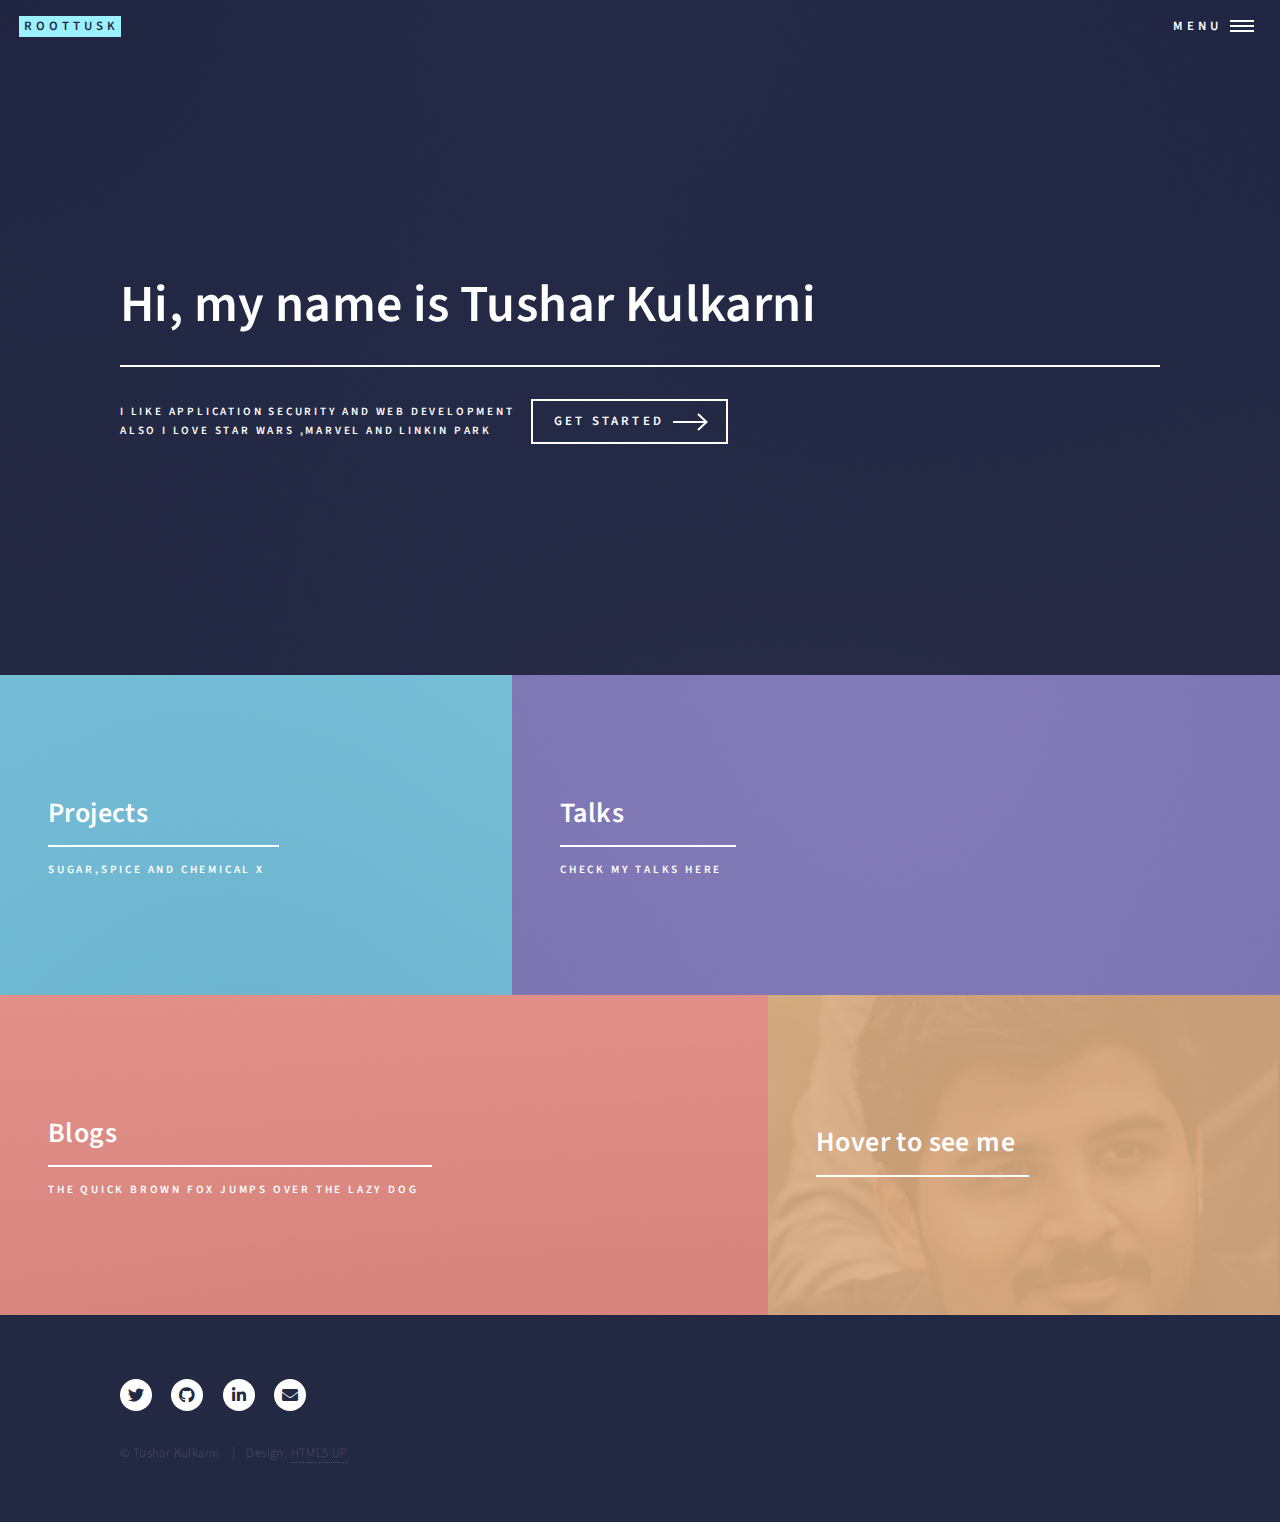
==== index.html @ 48b9eeb0 "Email Added" ====
<!DOCTYPE HTML>
<html>
	<head>
		<title>Tushar Kulkarni</title>
		<meta charset="utf-8" />
		<meta name="viewport" content="width=device-width, initial-scale=1, user-scalable=no" />
		<link rel="stylesheet" href="assets/css/main.css" />
		<noscript><link rel="stylesheet" href="assets/css/noscript.css" /></noscript>
	</head>
	<body class="is-preload">

		<!-- Wrapper -->
			<div id="wrapper">

				<!-- Header -->
					<header id="header" class="alt">
						<a href="index.html" class="logo"><strong>roottusk</strong></a>
						<nav>
							<a href="#menu">Menu</a>
						</nav>
					</header>

				<!-- Menu -->
					<nav id="menu">
						<ul class="links">
							<li><a href="index.html">Home</a></li>
							<li><a href="projects.html">Projects</a></li>
							<li><a href="talks.html">Talks</a></li>
							<li><a href="blogs.html">Blogs</a></li>
						</ul>
					</nav>

				<!-- Banner -->
					<section id="banner" class="major">
						<div class="inner">
							<header class="major">
								<h1>Hi, my name is Tushar Kulkarni</h1>
							</header>
							<div class="content">
								<p>I like Application Security and Web Development <br>
								Also I love Star Wars ,Marvel and Linkin Park</p>
								<ul class="actions">
									<li><a href="#one" class="button next scrolly">Get Started</a></li>
								</ul>
							</div>
						</div>
					</section>

				<!-- Main -->
					<div id="main">

						<!-- One -->
							<section id="one" class="tiles">
								<article>
									<span class="image">
										<img src="images/pic01.jpg" alt="" />
									</span>
									<header class="major">
										<h3><a href="projects.html" class="link">Projects</a></h3>
										<p>Sugar,spice and Chemical X</p>
									</header>
								</article>
								<article>
									<span class="image">
										<img src="images/pic02.jpg" alt="" />
									</span>
									<header class="major">
										<h3><a href="talks.html" class="link">Talks</a></h3>
										<p>Check my talks here</p>
									</header>
								</article>
								<article>
									<span class="image">
										<img src="images/pic03.jpg" alt="" />
									</span>
									<header class="major">
										<h3><a href="blogs.html" class="link">Blogs</a></h3>
										<p>The quick brown fox jumps over the lazy dog</p>
									</header>
								</article>
								<article>
									<span class="image">
										<img src="images/pic04.png" alt="" />
									</span>
									<header class="major">
										<h3><a href="#one" class="link">Hover to see me</a></h3>
										
									</header>
								</article>
							</section>
						

					</div>

				<!-- Footer -->
					<footer id="footer">
						<div class="inner">
							<ul class="icons">
								<li><a href="https://twitter.com/vk_tushar" class="icon brands alt fa-twitter"><span class="label">Twitter</span></a></li>
								<li><a href="https://github.com/roottusk" class="icon brands alt fa-github"><span class="label">GitHub</span></a></li>
								<li><a href="https://www.linkedin.com/in/kulkarnivtushar/" class="icon brands alt fa-linkedin-in"><span class="label">LinkedIn</span></a></li>
								<li><a href="mailto:&#114;&#111;&#111;&#116;&#046;&#116;&#117;&#115;&#107;&#064;&#103;&#109;&#097;&#105;&#108;&#046;&#099;&#111;&#109;" class="icon solid alt fa-envelope"><span class="label">Email</span></a></li>
							</ul>
							<ul class="copyright">
								<li>&copy; Tushar Kulkarni</li><li>Design: <a href="https://html5up.net">HTML5 UP</a></li>
							</ul>
						</div>
					</footer>

			</div>

		<!-- Scripts -->
			<script src="assets/js/jquery.min.js"></script>
			<script src="assets/js/jquery.scrolly.min.js"></script>
			<script src="assets/js/jquery.scrollex.min.js"></script>
			<script src="assets/js/browser.min.js"></script>
			<script src="assets/js/breakpoints.min.js"></script>
			<script src="assets/js/util.js"></script>
			<script src="assets/js/main.js"></script>

	</body>
</html>
---- assets/css/main.css ----
@import url(fontawesome-all.min.css);
@import url("https://fonts.googleapis.com/css?family=Source+Sans+Pro:300,300italic,600,600italic");

/*
	Forty by HTML5 UP
	html5up.net | @ajlkn
	Free for personal and commercial use under the CCA 3.0 license (html5up.net/license)
*/

html, body, div, span, applet, object,
iframe, h1, h2, h3, h4, h5, h6, p, blockquote,
pre, a, abbr, acronym, address, big, cite,
code, del, dfn, em, img, ins, kbd, q, s, samp,
small, strike, strong, sub, sup, tt, var, b,
u, i, center, dl, dt, dd, ol, ul, li, fieldset,
form, label, legend, table, caption, tbody,
tfoot, thead, tr, th, td, article, aside,
canvas, details, embed, figure, figcaption,
footer, header, hgroup, menu, nav, output, ruby,
section, summary, time, mark, audio, video {
	margin: 0;
	padding: 0;
	border: 0;
	font-size: 100%;
	font: inherit;
	vertical-align: baseline;}

article, aside, details, figcaption, figure,
footer, header, hgroup, menu, nav, section {
	display: block;}

body {
	line-height: 1;
}

ol, ul {
	list-style: none;
}

blockquote, q {
	quotes: none;
}

	blockquote:before, blockquote:after, q:before, q:after {
		content: '';
		content: none;
	}

table {
	border-collapse: collapse;
	border-spacing: 0;
}

body {
	-webkit-text-size-adjust: none;
}

mark {
	background-color: transparent;
	color: inherit;
}

input::-moz-focus-inner {
	border: 0;
	padding: 0;
}

input, select, textarea {
	-moz-appearance: none;
	-webkit-appearance: none;
	-ms-appearance: none;
	appearance: none;
}

/* Basic */

	@-ms-viewport {
		width: device-width;
	}

	body {
		-ms-overflow-style: scrollbar;
	}

	@media screen and (max-width: 480px) {

		html, body {
			min-width: 320px;
		}

	}

	html {
		box-sizing: border-box;
	}

	*, *:before, *:after {
		box-sizing: inherit;
	}

	body {
		background: #242943;
	}

		body.is-preload *, body.is-preload *:before, body.is-preload *:after {
			-moz-animation: none !important;
			-webkit-animation: none !important;
			-ms-animation: none !important;
			animation: none !important;
			-moz-transition: none !important;
			-webkit-transition: none !important;
			-ms-transition: none !important;
			transition: none !important;
		}

/* Type */

	body, input, select, textarea {
		color: #ffffff;
		font-family: "Source Sans Pro", Helvetica, sans-serif;
		font-size: 17pt;
		font-weight: 300;
		letter-spacing: 0.025em;
		line-height: 1.65;
	}

		@media screen and (max-width: 1680px) {

			body, input, select, textarea {
				font-size: 14pt;
			}

		}

		@media screen and (max-width: 1280px) {

			body, input, select, textarea {
				font-size: 12pt;
			}

		}

		@media screen and (max-width: 360px) {

			body, input, select, textarea {
				font-size: 11pt;
			}

		}

	a {
		-moz-transition: color 0.2s ease-in-out, border-bottom-color 0.2s ease-in-out;
		-webkit-transition: color 0.2s ease-in-out, border-bottom-color 0.2s ease-in-out;
		-ms-transition: color 0.2s ease-in-out, border-bottom-color 0.2s ease-in-out;
		transition: color 0.2s ease-in-out, border-bottom-color 0.2s ease-in-out;
		border-bottom: dotted 1px;
		color: inherit;
		text-decoration: none;
	}

		a:hover {
			border-bottom-color: transparent;
			color: #9bf1ff !important;
		}

		a:active {
			color: #53e3fb !important;
		}

	strong, b {
		color: #ffffff;
		font-weight: 600;
	}

	em, i {
		font-style: italic;
	}

	p {
		margin: 0 0 2em 0;
	}

	h1, h2, h3, h4, h5, h6 {
		color: #ffffff;
		font-weight: 600;
		line-height: 1.65;
		margin: 0 0 1em 0;
	}

		h1 a, h2 a, h3 a, h4 a, h5 a, h6 a {
			color: inherit;
			border-bottom: 0;
		}

	h1 {
		font-size: 2.5em;
	}

	h2 {
		font-size: 1.75em;
	}

	h3 {
		font-size: 1.35em;
	}

	h4 {
		font-size: 1.1em;
	}

	h5 {
		font-size: 0.9em;
	}

	h6 {
		font-size: 0.7em;
	}

	@media screen and (max-width: 736px) {

		h1 {
			font-size: 2em;
		}

		h2 {
			font-size: 1.5em;
		}

		h3 {
			font-size: 1.25em;
		}

	}

	sub {
		font-size: 0.8em;
		position: relative;
		top: 0.5em;
	}

	sup {
		font-size: 0.8em;
		position: relative;
		top: -0.5em;
	}

	blockquote {
		border-left: solid 4px rgba(212, 212, 255, 0.1);
		font-style: italic;
		margin: 0 0 2em 0;
		padding: 0.5em 0 0.5em 2em;
	}

	code {
		background: rgba(212, 212, 255, 0.035);
		font-family: "Courier New", monospace;
		font-size: 0.9em;
		margin: 0 0.25em;
		padding: 0.25em 0.65em;
	}

	pre {
		-webkit-overflow-scrolling: touch;
		font-family: "Courier New", monospace;
		font-size: 0.9em;
		margin: 0 0 2em 0;
	}

		pre code {
			display: block;
			line-height: 1.75;
			padding: 1em 1.5em;
			overflow-x: auto;
		}

	hr {
		border: 0;
		border-bottom: solid 1px rgba(212, 212, 255, 0.1);
		margin: 2em 0;
	}

		hr.major {
			margin: 3em 0;
		}

	.align-left {
		text-align: left;
	}

	.align-center {
		text-align: center;
	}

	.align-right {
		text-align: right;
	}

/* Row */

	.row {
		display: flex;
		flex-wrap: wrap;
		box-sizing: border-box;
		align-items: stretch;
	}

		.row > * {
			box-sizing: border-box;
		}

		.row.gtr-uniform > * > :last-child {
			margin-bottom: 0;
		}

		.row.aln-left {
			justify-content: flex-start;
		}

		.row.aln-center {
			justify-content: center;
		}

		.row.aln-right {
			justify-content: flex-end;
		}

		.row.aln-top {
			align-items: flex-start;
		}

		.row.aln-middle {
			align-items: center;
		}

		.row.aln-bottom {
			align-items: flex-end;
		}

		.row > .imp {
			order: -1;
		}

		.row > .col-1 {
			width: 8.33333%;
		}

		.row > .off-1 {
			margin-left: 8.33333%;
		}

		.row > .col-2 {
			width: 16.66667%;
		}

		.row > .off-2 {
			margin-left: 16.66667%;
		}

		.row > .col-3 {
			width: 25%;
		}

		.row > .off-3 {
			margin-left: 25%;
		}

		.row > .col-4 {
			width: 33.33333%;
		}

		.row > .off-4 {
			margin-left: 33.33333%;
		}

		.row > .col-5 {
			width: 41.66667%;
		}

		.row > .off-5 {
			margin-left: 41.66667%;
		}

		.row > .col-6 {
			width: 50%;
		}

		.row > .off-6 {
			margin-left: 50%;
		}

		.row > .col-7 {
			width: 58.33333%;
		}

		.row > .off-7 {
			margin-left: 58.33333%;
		}

		.row > .col-8 {
			width: 66.66667%;
		}

		.row > .off-8 {
			margin-left: 66.66667%;
		}

		.row > .col-9 {
			width: 75%;
		}

		.row > .off-9 {
			margin-left: 75%;
		}

		.row > .col-10 {
			width: 83.33333%;
		}

		.row > .off-10 {
			margin-left: 83.33333%;
		}

		.row > .col-11 {
			width: 91.66667%;
		}

		.row > .off-11 {
			margin-left: 91.66667%;
		}

		.row > .col-12 {
			width: 100%;
		}

		.row > .off-12 {
			margin-left: 100%;
		}

		.row.gtr-0 {
			margin-top: 0;
			margin-left: 0em;
		}

			.row.gtr-0 > * {
				padding: 0 0 0 0em;
			}

			.row.gtr-0.gtr-uniform {
				margin-top: 0em;
			}

				.row.gtr-0.gtr-uniform > * {
					padding-top: 0em;
				}

		.row.gtr-25 {
			margin-top: 0;
			margin-left: -0.5em;
		}

			.row.gtr-25 > * {
				padding: 0 0 0 0.5em;
			}

			.row.gtr-25.gtr-uniform {
				margin-top: -0.5em;
			}

				.row.gtr-25.gtr-uniform > * {
					padding-top: 0.5em;
				}

		.row.gtr-50 {
			margin-top: 0;
			margin-left: -1em;
		}

			.row.gtr-50 > * {
				padding: 0 0 0 1em;
			}

			.row.gtr-50.gtr-uniform {
				margin-top: -1em;
			}

				.row.gtr-50.gtr-uniform > * {
					padding-top: 1em;
				}

		.row {
			margin-top: 0;
			margin-left: -2em;
		}

			.row > * {
				padding: 0 0 0 2em;
			}

			.row.gtr-uniform {
				margin-top: -2em;
			}

				.row.gtr-uniform > * {
					padding-top: 2em;
				}

		.row.gtr-150 {
			margin-top: 0;
			margin-left: -3em;
		}

			.row.gtr-150 > * {
				padding: 0 0 0 3em;
			}

			.row.gtr-150.gtr-uniform {
				margin-top: -3em;
			}

				.row.gtr-150.gtr-uniform > * {
					padding-top: 3em;
				}

		.row.gtr-200 {
			margin-top: 0;
			margin-left: -4em;
		}

			.row.gtr-200 > * {
				padding: 0 0 0 4em;
			}

			.row.gtr-200.gtr-uniform {
				margin-top: -4em;
			}

				.row.gtr-200.gtr-uniform > * {
					padding-top: 4em;
				}

		@media screen and (max-width: 1680px) {

			.row {
				display: flex;
				flex-wrap: wrap;
				box-sizing: border-box;
				align-items: stretch;
			}

				.row > * {
					box-sizing: border-box;
				}

				.row.gtr-uniform > * > :last-child {
					margin-bottom: 0;
				}

				.row.aln-left {
					justify-content: flex-start;
				}

				.row.aln-center {
					justify-content: center;
				}

				.row.aln-right {
					justify-content: flex-end;
				}

				.row.aln-top {
					align-items: flex-start;
				}

				.row.aln-middle {
					align-items: center;
				}

				.row.aln-bottom {
					align-items: flex-end;
				}

				.row > .imp-xlarge {
					order: -1;
				}

				.row > .col-1-xlarge {
					width: 8.33333%;
				}

				.row > .off-1-xlarge {
					margin-left: 8.33333%;
				}

				.row > .col-2-xlarge {
					width: 16.66667%;
				}

				.row > .off-2-xlarge {
					margin-left: 16.66667%;
				}

				.row > .col-3-xlarge {
					width: 25%;
				}

				.row > .off-3-xlarge {
					margin-left: 25%;
				}

				.row > .col-4-xlarge {
					width: 33.33333%;
				}

				.row > .off-4-xlarge {
					margin-left: 33.33333%;
				}

				.row > .col-5-xlarge {
					width: 41.66667%;
				}

				.row > .off-5-xlarge {
					margin-left: 41.66667%;
				}

				.row > .col-6-xlarge {
					width: 50%;
				}

				.row > .off-6-xlarge {
					margin-left: 50%;
				}

				.row > .col-7-xlarge {
					width: 58.33333%;
				}

				.row > .off-7-xlarge {
					margin-left: 58.33333%;
				}

				.row > .col-8-xlarge {
					width: 66.66667%;
				}

				.row > .off-8-xlarge {
					margin-left: 66.66667%;
				}

				.row > .col-9-xlarge {
					width: 75%;
				}

				.row > .off-9-xlarge {
					margin-left: 75%;
				}

				.row > .col-10-xlarge {
					width: 83.33333%;
				}

				.row > .off-10-xlarge {
					margin-left: 83.33333%;
				}

				.row > .col-11-xlarge {
					width: 91.66667%;
				}

				.row > .off-11-xlarge {
					margin-left: 91.66667%;
				}

				.row > .col-12-xlarge {
					width: 100%;
				}

				.row > .off-12-xlarge {
					margin-left: 100%;
				}

				.row.gtr-0 {
					margin-top: 0;
					margin-left: 0em;
				}

					.row.gtr-0 > * {
						padding: 0 0 0 0em;
					}

					.row.gtr-0.gtr-uniform {
						margin-top: 0em;
					}

						.row.gtr-0.gtr-uniform > * {
							padding-top: 0em;
						}

				.row.gtr-25 {
					margin-top: 0;
					margin-left: -0.5em;
				}

					.row.gtr-25 > * {
						padding: 0 0 0 0.5em;
					}

					.row.gtr-25.gtr-uniform {
						margin-top: -0.5em;
					}

						.row.gtr-25.gtr-uniform > * {
							padding-top: 0.5em;
						}

				.row.gtr-50 {
					margin-top: 0;
					margin-left: -1em;
				}

					.row.gtr-50 > * {
						padding: 0 0 0 1em;
					}

					.row.gtr-50.gtr-uniform {
						margin-top: -1em;
					}

						.row.gtr-50.gtr-uniform > * {
							padding-top: 1em;
						}

				.row {
					margin-top: 0;
					margin-left: -2em;
				}

					.row > * {
						padding: 0 0 0 2em;
					}

					.row.gtr-uniform {
						margin-top: -2em;
					}

						.row.gtr-uniform > * {
							padding-top: 2em;
						}

				.row.gtr-150 {
					margin-top: 0;
					margin-left: -3em;
				}

					.row.gtr-150 > * {
						padding: 0 0 0 3em;
					}

					.row.gtr-150.gtr-uniform {
						margin-top: -3em;
					}

						.row.gtr-150.gtr-uniform > * {
							padding-top: 3em;
						}

				.row.gtr-200 {
					margin-top: 0;
					margin-left: -4em;
				}

					.row.gtr-200 > * {
						padding: 0 0 0 4em;
					}

					.row.gtr-200.gtr-uniform {
						margin-top: -4em;
					}

						.row.gtr-200.gtr-uniform > * {
							padding-top: 4em;
						}

		}

		@media screen and (max-width: 1280px) {

			.row {
				display: flex;
				flex-wrap: wrap;
				box-sizing: border-box;
				align-items: stretch;
			}

				.row > * {
					box-sizing: border-box;
				}

				.row.gtr-uniform > * > :last-child {
					margin-bottom: 0;
				}

				.row.aln-left {
					justify-content: flex-start;
				}

				.row.aln-center {
					justify-content: center;
				}

				.row.aln-right {
					justify-content: flex-end;
				}

				.row.aln-top {
					align-items: flex-start;
				}

				.row.aln-middle {
					align-items: center;
				}

				.row.aln-bottom {
					align-items: flex-end;
				}

				.row > .imp-large {
					order: -1;
				}

				.row > .col-1-large {
					width: 8.33333%;
				}

				.row > .off-1-large {
					margin-left: 8.33333%;
				}

				.row > .col-2-large {
					width: 16.66667%;
				}

				.row > .off-2-large {
					margin-left: 16.66667%;
				}

				.row > .col-3-large {
					width: 25%;
				}

				.row > .off-3-large {
					margin-left: 25%;
				}

				.row > .col-4-large {
					width: 33.33333%;
				}

				.row > .off-4-large {
					margin-left: 33.33333%;
				}

				.row > .col-5-large {
					width: 41.66667%;
				}

				.row > .off-5-large {
					margin-left: 41.66667%;
				}

				.row > .col-6-large {
					width: 50%;
				}

				.row > .off-6-large {
					margin-left: 50%;
				}

				.row > .col-7-large {
					width: 58.33333%;
				}

				.row > .off-7-large {
					margin-left: 58.33333%;
				}

				.row > .col-8-large {
					width: 66.66667%;
				}

				.row > .off-8-large {
					margin-left: 66.66667%;
				}

				.row > .col-9-large {
					width: 75%;
				}

				.row > .off-9-large {
					margin-left: 75%;
				}

				.row > .col-10-large {
					width: 83.33333%;
				}

				.row > .off-10-large {
					margin-left: 83.33333%;
				}

				.row > .col-11-large {
					width: 91.66667%;
				}

				.row > .off-11-large {
					margin-left: 91.66667%;
				}

				.row > .col-12-large {
					width: 100%;
				}

				.row > .off-12-large {
					margin-left: 100%;
				}

				.row.gtr-0 {
					margin-top: 0;
					margin-left: 0em;
				}

					.row.gtr-0 > * {
						padding: 0 0 0 0em;
					}

					.row.gtr-0.gtr-uniform {
						margin-top: 0em;
					}

						.row.gtr-0.gtr-uniform > * {
							padding-top: 0em;
						}

				.row.gtr-25 {
					margin-top: 0;
					margin-left: -0.375em;
				}

					.row.gtr-25 > * {
						padding: 0 0 0 0.375em;
					}

					.row.gtr-25.gtr-uniform {
						margin-top: -0.375em;
					}

						.row.gtr-25.gtr-uniform > * {
							padding-top: 0.375em;
						}

				.row.gtr-50 {
					margin-top: 0;
					margin-left: -0.75em;
				}

					.row.gtr-50 > * {
						padding: 0 0 0 0.75em;
					}

					.row.gtr-50.gtr-uniform {
						margin-top: -0.75em;
					}

						.row.gtr-50.gtr-uniform > * {
							padding-top: 0.75em;
						}

				.row {
					margin-top: 0;
					margin-left: -1.5em;
				}

					.row > * {
						padding: 0 0 0 1.5em;
					}

					.row.gtr-uniform {
						margin-top: -1.5em;
					}

						.row.gtr-uniform > * {
							padding-top: 1.5em;
						}

				.row.gtr-150 {
					margin-top: 0;
					margin-left: -2.25em;
				}

					.row.gtr-150 > * {
						padding: 0 0 0 2.25em;
					}

					.row.gtr-150.gtr-uniform {
						margin-top: -2.25em;
					}

						.row.gtr-150.gtr-uniform > * {
							padding-top: 2.25em;
						}

				.row.gtr-200 {
					margin-top: 0;
					margin-left: -3em;
				}

					.row.gtr-200 > * {
						padding: 0 0 0 3em;
					}

					.row.gtr-200.gtr-uniform {
						margin-top: -3em;
					}

						.row.gtr-200.gtr-uniform > * {
							padding-top: 3em;
						}

		}

		@media screen and (max-width: 980px) {

			.row {
				display: flex;
				flex-wrap: wrap;
				box-sizing: border-box;
				align-items: stretch;
			}

				.row > * {
					box-sizing: border-box;
				}

				.row.gtr-uniform > * > :last-child {
					margin-bottom: 0;
				}

				.row.aln-left {
					justify-content: flex-start;
				}

				.row.aln-center {
					justify-content: center;
				}

				.row.aln-right {
					justify-content: flex-end;
				}

				.row.aln-top {
					align-items: flex-start;
				}

				.row.aln-middle {
					align-items: center;
				}

				.row.aln-bottom {
					align-items: flex-end;
				}

				.row > .imp-medium {
					order: -1;
				}

				.row > .col-1-medium {
					width: 8.33333%;
				}

				.row > .off-1-medium {
					margin-left: 8.33333%;
				}

				.row > .col-2-medium {
					width: 16.66667%;
				}

				.row > .off-2-medium {
					margin-left: 16.66667%;
				}

				.row > .col-3-medium {
					width: 25%;
				}

				.row > .off-3-medium {
					margin-left: 25%;
				}

				.row > .col-4-medium {
					width: 33.33333%;
				}

				.row > .off-4-medium {
					margin-left: 33.33333%;
				}

				.row > .col-5-medium {
					width: 41.66667%;
				}

				.row > .off-5-medium {
					margin-left: 41.66667%;
				}

				.row > .col-6-medium {
					width: 50%;
				}

				.row > .off-6-medium {
					margin-left: 50%;
				}

				.row > .col-7-medium {
					width: 58.33333%;
				}

				.row > .off-7-medium {
					margin-left: 58.33333%;
				}

				.row > .col-8-medium {
					width: 66.66667%;
				}

				.row > .off-8-medium {
					margin-left: 66.66667%;
				}

				.row > .col-9-medium {
					width: 75%;
				}

				.row > .off-9-medium {
					margin-left: 75%;
				}

				.row > .col-10-medium {
					width: 83.33333%;
				}

				.row > .off-10-medium {
					margin-left: 83.33333%;
				}

				.row > .col-11-medium {
					width: 91.66667%;
				}

				.row > .off-11-medium {
					margin-left: 91.66667%;
				}

				.row > .col-12-medium {
					width: 100%;
				}

				.row > .off-12-medium {
					margin-left: 100%;
				}

				.row.gtr-0 {
					margin-top: 0;
					margin-left: 0em;
				}

					.row.gtr-0 > * {
						padding: 0 0 0 0em;
					}

					.row.gtr-0.gtr-uniform {
						margin-top: 0em;
					}

						.row.gtr-0.gtr-uniform > * {
							padding-top: 0em;
						}

				.row.gtr-25 {
					margin-top: 0;
					margin-left: -0.375em;
				}

					.row.gtr-25 > * {
						padding: 0 0 0 0.375em;
					}

					.row.gtr-25.gtr-uniform {
						margin-top: -0.375em;
					}

						.row.gtr-25.gtr-uniform > * {
							padding-top: 0.375em;
						}

				.row.gtr-50 {
					margin-top: 0;
					margin-left: -0.75em;
				}

					.row.gtr-50 > * {
						padding: 0 0 0 0.75em;
					}

					.row.gtr-50.gtr-uniform {
						margin-top: -0.75em;
					}

						.row.gtr-50.gtr-uniform > * {
							padding-top: 0.75em;
						}

				.row {
					margin-top: 0;
					margin-left: -1.5em;
				}

					.row > * {
						padding: 0 0 0 1.5em;
					}

					.row.gtr-uniform {
						margin-top: -1.5em;
					}

						.row.gtr-uniform > * {
							padding-top: 1.5em;
						}

				.row.gtr-150 {
					margin-top: 0;
					margin-left: -2.25em;
				}

					.row.gtr-150 > * {
						padding: 0 0 0 2.25em;
					}

					.row.gtr-150.gtr-uniform {
						margin-top: -2.25em;
					}

						.row.gtr-150.gtr-uniform > * {
							padding-top: 2.25em;
						}

				.row.gtr-200 {
					margin-top: 0;
					margin-left: -3em;
				}

					.row.gtr-200 > * {
						padding: 0 0 0 3em;
					}

					.row.gtr-200.gtr-uniform {
						margin-top: -3em;
					}

						.row.gtr-200.gtr-uniform > * {
							padding-top: 3em;
						}

		}

		@media screen and (max-width: 736px) {

			.row {
				display: flex;
				flex-wrap: wrap;
				box-sizing: border-box;
				align-items: stretch;
			}

				.row > * {
					box-sizing: border-box;
				}

				.row.gtr-uniform > * > :last-child {
					margin-bottom: 0;
				}

				.row.aln-left {
					justify-content: flex-start;
				}

				.row.aln-center {
					justify-content: center;
				}

				.row.aln-right {
					justify-content: flex-end;
				}

				.row.aln-top {
					align-items: flex-start;
				}

				.row.aln-middle {
					align-items: center;
				}

				.row.aln-bottom {
					align-items: flex-end;
				}

				.row > .imp-small {
					order: -1;
				}

				.row > .col-1-small {
					width: 8.33333%;
				}

				.row > .off-1-small {
					margin-left: 8.33333%;
				}

				.row > .col-2-small {
					width: 16.66667%;
				}

				.row > .off-2-small {
					margin-left: 16.66667%;
				}

				.row > .col-3-small {
					width: 25%;
				}

				.row > .off-3-small {
					margin-left: 25%;
				}

				.row > .col-4-small {
					width: 33.33333%;
				}

				.row > .off-4-small {
					margin-left: 33.33333%;
				}

				.row > .col-5-small {
					width: 41.66667%;
				}

				.row > .off-5-small {
					margin-left: 41.66667%;
				}

				.row > .col-6-small {
					width: 50%;
				}

				.row > .off-6-small {
					margin-left: 50%;
				}

				.row > .col-7-small {
					width: 58.33333%;
				}

				.row > .off-7-small {
					margin-left: 58.33333%;
				}

				.row > .col-8-small {
					width: 66.66667%;
				}

				.row > .off-8-small {
					margin-left: 66.66667%;
				}

				.row > .col-9-small {
					width: 75%;
				}

				.row > .off-9-small {
					margin-left: 75%;
				}

				.row > .col-10-small {
					width: 83.33333%;
				}

				.row > .off-10-small {
					margin-left: 83.33333%;
				}

				.row > .col-11-small {
					width: 91.66667%;
				}

				.row > .off-11-small {
					margin-left: 91.66667%;
				}

				.row > .col-12-small {
					width: 100%;
				}

				.row > .off-12-small {
					margin-left: 100%;
				}

				.row.gtr-0 {
					margin-top: 0;
					margin-left: 0em;
				}

					.row.gtr-0 > * {
						padding: 0 0 0 0em;
					}

					.row.gtr-0.gtr-uniform {
						margin-top: 0em;
					}

						.row.gtr-0.gtr-uniform > * {
							padding-top: 0em;
						}

				.row.gtr-25 {
					margin-top: 0;
					margin-left: -0.3125em;
				}

					.row.gtr-25 > * {
						padding: 0 0 0 0.3125em;
					}

					.row.gtr-25.gtr-uniform {
						margin-top: -0.3125em;
					}

						.row.gtr-25.gtr-uniform > * {
							padding-top: 0.3125em;
						}

				.row.gtr-50 {
					margin-top: 0;
					margin-left: -0.625em;
				}

					.row.gtr-50 > * {
						padding: 0 0 0 0.625em;
					}

					.row.gtr-50.gtr-uniform {
						margin-top: -0.625em;
					}

						.row.gtr-50.gtr-uniform > * {
							padding-top: 0.625em;
						}

				.row {
					margin-top: 0;
					margin-left: -1.25em;
				}

					.row > * {
						padding: 0 0 0 1.25em;
					}

					.row.gtr-uniform {
						margin-top: -1.25em;
					}

						.row.gtr-uniform > * {
							padding-top: 1.25em;
						}

				.row.gtr-150 {
					margin-top: 0;
					margin-left: -1.875em;
				}

					.row.gtr-150 > * {
						padding: 0 0 0 1.875em;
					}

					.row.gtr-150.gtr-uniform {
						margin-top: -1.875em;
					}

						.row.gtr-150.gtr-uniform > * {
							padding-top: 1.875em;
						}

				.row.gtr-200 {
					margin-top: 0;
					margin-left: -2.5em;
				}

					.row.gtr-200 > * {
						padding: 0 0 0 2.5em;
					}

					.row.gtr-200.gtr-uniform {
						margin-top: -2.5em;
					}

						.row.gtr-200.gtr-uniform > * {
							padding-top: 2.5em;
						}

		}

		@media screen and (max-width: 480px) {

			.row {
				display: flex;
				flex-wrap: wrap;
				box-sizing: border-box;
				align-items: stretch;
			}

				.row > * {
					box-sizing: border-box;
				}

				.row.gtr-uniform > * > :last-child {
					margin-bottom: 0;
				}

				.row.aln-left {
					justify-content: flex-start;
				}

				.row.aln-center {
					justify-content: center;
				}

				.row.aln-right {
					justify-content: flex-end;
				}

				.row.aln-top {
					align-items: flex-start;
				}

				.row.aln-middle {
					align-items: center;
				}

				.row.aln-bottom {
					align-items: flex-end;
				}

				.row > .imp-xsmall {
					order: -1;
				}

				.row > .col-1-xsmall {
					width: 8.33333%;
				}

				.row > .off-1-xsmall {
					margin-left: 8.33333%;
				}

				.row > .col-2-xsmall {
					width: 16.66667%;
				}

				.row > .off-2-xsmall {
					margin-left: 16.66667%;
				}

				.row > .col-3-xsmall {
					width: 25%;
				}

				.row > .off-3-xsmall {
					margin-left: 25%;
				}

				.row > .col-4-xsmall {
					width: 33.33333%;
				}

				.row > .off-4-xsmall {
					margin-left: 33.33333%;
				}

				.row > .col-5-xsmall {
					width: 41.66667%;
				}

				.row > .off-5-xsmall {
					margin-left: 41.66667%;
				}

				.row > .col-6-xsmall {
					width: 50%;
				}

				.row > .off-6-xsmall {
					margin-left: 50%;
				}

				.row > .col-7-xsmall {
					width: 58.33333%;
				}

				.row > .off-7-xsmall {
					margin-left: 58.33333%;
				}

				.row > .col-8-xsmall {
					width: 66.66667%;
				}

				.row > .off-8-xsmall {
					margin-left: 66.66667%;
				}

				.row > .col-9-xsmall {
					width: 75%;
				}

				.row > .off-9-xsmall {
					margin-left: 75%;
				}

				.row > .col-10-xsmall {
					width: 83.33333%;
				}

				.row > .off-10-xsmall {
					margin-left: 83.33333%;
				}

				.row > .col-11-xsmall {
					width: 91.66667%;
				}

				.row > .off-11-xsmall {
					margin-left: 91.66667%;
				}

				.row > .col-12-xsmall {
					width: 100%;
				}

				.row > .off-12-xsmall {
					margin-left: 100%;
				}

				.row.gtr-0 {
					margin-top: 0;
					margin-left: 0em;
				}

					.row.gtr-0 > * {
						padding: 0 0 0 0em;
					}

					.row.gtr-0.gtr-uniform {
						margin-top: 0em;
					}

						.row.gtr-0.gtr-uniform > * {
							padding-top: 0em;
						}

				.row.gtr-25 {
					margin-top: 0;
					margin-left: -0.3125em;
				}

					.row.gtr-25 > * {
						padding: 0 0 0 0.3125em;
					}

					.row.gtr-25.gtr-uniform {
						margin-top: -0.3125em;
					}

						.row.gtr-25.gtr-uniform > * {
							padding-top: 0.3125em;
						}

				.row.gtr-50 {
					margin-top: 0;
					margin-left: -0.625em;
				}

					.row.gtr-50 > * {
						padding: 0 0 0 0.625em;
					}

					.row.gtr-50.gtr-uniform {
						margin-top: -0.625em;
					}

						.row.gtr-50.gtr-uniform > * {
							padding-top: 0.625em;
						}

				.row {
					margin-top: 0;
					margin-left: -1.25em;
				}

					.row > * {
						padding: 0 0 0 1.25em;
					}

					.row.gtr-uniform {
						margin-top: -1.25em;
					}

						.row.gtr-uniform > * {
							padding-top: 1.25em;
						}

				.row.gtr-150 {
					margin-top: 0;
					margin-left: -1.875em;
				}

					.row.gtr-150 > * {
						padding: 0 0 0 1.875em;
					}

					.row.gtr-150.gtr-uniform {
						margin-top: -1.875em;
					}

						.row.gtr-150.gtr-uniform > * {
							padding-top: 1.875em;
						}

				.row.gtr-200 {
					margin-top: 0;
					margin-left: -2.5em;
				}

					.row.gtr-200 > * {
						padding: 0 0 0 2.5em;
					}

					.row.gtr-200.gtr-uniform {
						margin-top: -2.5em;
					}

						.row.gtr-200.gtr-uniform > * {
							padding-top: 2.5em;
						}

		}

/* Section/Article */

	section.special, article.special {
		text-align: center;
	}

	header.major {
		width: -moz-max-content;
		width: -webkit-max-content;
		width: -ms-max-content;
		width: max-content;
		margin-bottom: 2em;
	}

		header.major > :first-child {
			margin-bottom: 0;
			width: calc(100% + 0.5em);
		}

			header.major > :first-child:after {
				content: '';
				background-color: #ffffff;
				display: block;
				height: 2px;
				margin: 0.325em 0 0.5em 0;
				width: 100%;
			}

		header.major > p {
			font-size: 0.7em;
			font-weight: 600;
			letter-spacing: 0.25em;
			margin-bottom: 0;
			text-transform: uppercase;
		}

		body.is-ie header.major > :first-child:after {
			max-width: 9em;
		}

		body.is-ie header.major > h1:after {
			max-width: 100% !important;
		}

	@media screen and (max-width: 736px) {

		header.major > p br {
			display: none;
		}

	}

/* Form */

	form {
		margin: 0 0 2em 0;
	}

		form > :last-child {
			margin-bottom: 0;
		}

		form > .fields {
			display: -moz-flex;
			display: -webkit-flex;
			display: -ms-flex;
			display: flex;
			-moz-flex-wrap: wrap;
			-webkit-flex-wrap: wrap;
			-ms-flex-wrap: wrap;
			flex-wrap: wrap;
			width: calc(100% + 3em);
			margin: -1.5em 0 2em -1.5em;
		}

			form > .fields > .field {
				-moz-flex-grow: 0;
				-webkit-flex-grow: 0;
				-ms-flex-grow: 0;
				flex-grow: 0;
				-moz-flex-shrink: 0;
				-webkit-flex-shrink: 0;
				-ms-flex-shrink: 0;
				flex-shrink: 0;
				padding: 1.5em 0 0 1.5em;
				width: calc(100% - 1.5em);
			}

				form > .fields > .field.half {
					width: calc(50% - 0.75em);
				}

				form > .fields > .field.third {
					width: calc(100%/3 - 0.5em);
				}

				form > .fields > .field.quarter {
					width: calc(25% - 0.375em);
				}

		@media screen and (max-width: 480px) {

			form > .fields {
				width: calc(100% + 3em);
				margin: -1.5em 0 2em -1.5em;
			}

				form > .fields > .field {
					padding: 1.5em 0 0 1.5em;
					width: calc(100% - 1.5em);
				}

					form > .fields > .field.half {
						width: calc(100% - 1.5em);
					}

					form > .fields > .field.third {
						width: calc(100% - 1.5em);
					}

					form > .fields > .field.quarter {
						width: calc(100% - 1.5em);
					}

		}

	label {
		color: #ffffff;
		display: block;
		font-size: 0.8em;
		font-weight: 600;
		letter-spacing: 0.25em;
		margin: 0 0 1em 0;
		text-transform: uppercase;
	}

	input[type="text"],
	input[type="password"],
	input[type="email"],
	input[type="tel"],
	input[type="search"],
	input[type="url"],
	select,
	textarea {
		-moz-appearance: none;
		-webkit-appearance: none;
		-ms-appearance: none;
		appearance: none;
		background: rgba(212, 212, 255, 0.035);
		border: none;
		border-radius: 0;
		color: inherit;
		display: block;
		outline: 0;
		padding: 0 1em;
		text-decoration: none;
		width: 100%;
	}

		input[type="text"]:invalid,
		input[type="password"]:invalid,
		input[type="email"]:invalid,
		input[type="tel"]:invalid,
		input[type="search"]:invalid,
		input[type="url"]:invalid,
		select:invalid,
		textarea:invalid {
			box-shadow: none;
		}

		input[type="text"]:focus,
		input[type="password"]:focus,
		input[type="email"]:focus,
		input[type="tel"]:focus,
		input[type="search"]:focus,
		input[type="url"]:focus,
		select:focus,
		textarea:focus {
			border-color: #9bf1ff;
			box-shadow: 0 0 0 2px #9bf1ff;
		}

	select {
		background-image: url("data:image/svg+xml;charset=utf8,%3Csvg xmlns='http://www.w3.org/2000/svg' width='40' height='40' preserveAspectRatio='none' viewBox='0 0 40 40'%3E%3Cpath d='M9.4,12.3l10.4,10.4l10.4-10.4c0.2-0.2,0.5-0.4,0.9-0.4c0.3,0,0.6,0.1,0.9,0.4l3.3,3.3c0.2,0.2,0.4,0.5,0.4,0.9 c0,0.4-0.1,0.6-0.4,0.9L20.7,31.9c-0.2,0.2-0.5,0.4-0.9,0.4c-0.3,0-0.6-0.1-0.9-0.4L4.3,17.3c-0.2-0.2-0.4-0.5-0.4-0.9 c0-0.4,0.1-0.6,0.4-0.9l3.3-3.3c0.2-0.2,0.5-0.4,0.9-0.4S9.1,12.1,9.4,12.3z' fill='rgba(212, 212, 255, 0.1)' /%3E%3C/svg%3E");
		background-size: 1.25rem;
		background-repeat: no-repeat;
		background-position: calc(100% - 1rem) center;
		height: 2.75em;
		padding-right: 2.75em;
		text-overflow: ellipsis;
	}

		select option {
			color: #ffffff;
			background: #242943;
		}

		select:focus::-ms-value {
			background-color: transparent;
		}

		select::-ms-expand {
			display: none;
		}

	input[type="text"],
	input[type="password"],
	input[type="email"],
	input[type="tel"],
	input[type="search"],
	input[type="url"],
	select {
		height: 2.75em;
	}

	textarea {
		padding: 0.75em 1em;
	}

	input[type="checkbox"],
	input[type="radio"] {
		-moz-appearance: none;
		-webkit-appearance: none;
		-ms-appearance: none;
		appearance: none;
		display: block;
		float: left;
		margin-right: -2em;
		opacity: 0;
		width: 1em;
		z-index: -1;
	}

		input[type="checkbox"] + label,
		input[type="radio"] + label {
			text-decoration: none;
			color: #ffffff;
			cursor: pointer;
			display: inline-block;
			font-weight: 300;
			padding-left: 2.65em;
			padding-right: 0.75em;
			position: relative;
		}

			input[type="checkbox"] + label:before,
			input[type="radio"] + label:before {
				-moz-osx-font-smoothing: grayscale;
				-webkit-font-smoothing: antialiased;
				display: inline-block;
				font-style: normal;
				font-variant: normal;
				text-rendering: auto;
				line-height: 1;
				text-transform: none !important;
				font-family: 'Font Awesome 5 Free';
				font-weight: 900;
			}

			input[type="checkbox"] + label:before,
			input[type="radio"] + label:before {
				background: rgba(212, 212, 255, 0.035);
				content: '';
				display: inline-block;
				font-size: 0.8em;
				height: 2.0625em;
				left: 0;
				letter-spacing: 0;
				line-height: 2.0625em;
				position: absolute;
				text-align: center;
				top: 0;
				width: 2.0625em;
			}

		input[type="checkbox"]:checked + label:before,
		input[type="radio"]:checked + label:before {
			background: #ffffff;
			border-color: #9bf1ff;
			content: '\f00c';
			color: #242943;
		}

		input[type="checkbox"]:focus + label:before,
		input[type="radio"]:focus + label:before {
			box-shadow: 0 0 0 2px #9bf1ff;
		}

	input[type="radio"] + label:before {
		border-radius: 100%;
	}

	::-webkit-input-placeholder {
		color: rgba(244, 244, 255, 0.2) !important;
		opacity: 1.0;
	}

	:-moz-placeholder {
		color: rgba(244, 244, 255, 0.2) !important;
		opacity: 1.0;
	}

	::-moz-placeholder {
		color: rgba(244, 244, 255, 0.2) !important;
		opacity: 1.0;
	}

	:-ms-input-placeholder {
		color: rgba(244, 244, 255, 0.2) !important;
		opacity: 1.0;
	}

/* Box */

	.box {
		border: solid 1px rgba(212, 212, 255, 0.1);
		margin-bottom: 2em;
		padding: 1.5em;
	}

		.box > :last-child,
		.box > :last-child > :last-child,
		.box > :last-child > :last-child > :last-child {
			margin-bottom: 0;
		}

		.box.alt {
			border: 0;
			border-radius: 0;
			padding: 0;
		}

/* Icon */

	.icon {
		text-decoration: none;
		border-bottom: none;
		position: relative;
	}

		.icon:before {
			-moz-osx-font-smoothing: grayscale;
			-webkit-font-smoothing: antialiased;
			display: inline-block;
			font-style: normal;
			font-variant: normal;
			text-rendering: auto;
			line-height: 1;
			text-transform: none !important;
			font-family: 'Font Awesome 5 Free';
			font-weight: 400;
		}

		.icon > .label {
			display: none;
		}

		.icon:before {
			line-height: inherit;
		}

		.icon.solid:before {
			font-weight: 900;
		}

		.icon.brands:before {
			font-family: 'Font Awesome 5 Brands';
		}

		.icon.alt:before {
			background-color: #ffffff;
			border-radius: 100%;
			color: #242943;
			display: inline-block;
			height: 2em;
			line-height: 2em;
			text-align: center;
			width: 2em;
		}

	a.icon.alt:before {
		-moz-transition: background-color 0.2s ease-in-out;
		-webkit-transition: background-color 0.2s ease-in-out;
		-ms-transition: background-color 0.2s ease-in-out;
		transition: background-color 0.2s ease-in-out;
	}

	a.icon.alt:hover:before {
		background-color: #6fc3df;
	}

	a.icon.alt:active:before {
		background-color: #37a6cb;
	}

/* Image */

	.image {
		border: 0;
		display: inline-block;
		position: relative;
	}

		.image img {
			display: block;
		}

		.image.left, .image.right {
			max-width: 30%;
		}

			.image.left img, .image.right img {
				width: 100%;
			}

		.image.left {
			float: left;
			margin: 0 1.5em 1.25em 0;
			top: 0.25em;
		}

		.image.right {
			float: right;
			margin: 0 0 1.25em 1.5em;
			top: 0.25em;
		}

		.image.fit {
			display: block;
			margin: 0 0 2em 0;
			width: 100%;
		}

			.image.fit img {
				width: 100%;
			}

		.image.main {
			display: block;
			margin: 2.5em 0;
			width: 100%;
		}

			.image.main img {
				width: 100%;
			}

			@media screen and (max-width: 736px) {

				.image.main {
					margin: 1.5em 0;
				}

			}

/* List */

	ol {
		list-style: decimal;
		margin: 0 0 2em 0;
		padding-left: 1.25em;
	}

		ol li {
			padding-left: 0.25em;
		}

	ul {
		list-style: disc;
		margin: 0 0 2em 0;
		padding-left: 1em;
	}

		ul li {
			padding-left: 0.5em;
		}

		ul.alt {
			list-style: none;
			padding-left: 0;
		}

			ul.alt li {
				border-top: solid 1px rgba(212, 212, 255, 0.1);
				padding: 0.5em 0;
			}

				ul.alt li:first-child {
					border-top: 0;
					padding-top: 0;
				}

	dl {
		margin: 0 0 2em 0;
	}

		dl dt {
			display: block;
			font-weight: 600;
			margin: 0 0 1em 0;
		}

		dl dd {
			margin-left: 2em;
		}

/* Actions */

	ul.actions {
		display: -moz-flex;
		display: -webkit-flex;
		display: -ms-flex;
		display: flex;
		cursor: default;
		list-style: none;
		margin-left: -1em;
		padding-left: 0;
	}

		ul.actions li {
			padding: 0 0 0 1em;
			vertical-align: middle;
		}

		ul.actions.special {
			-moz-justify-content: center;
			-webkit-justify-content: center;
			-ms-justify-content: center;
			justify-content: center;
			width: 100%;
			margin-left: 0;
		}

			ul.actions.special li:first-child {
				padding-left: 0;
			}

		ul.actions.stacked {
			-moz-flex-direction: column;
			-webkit-flex-direction: column;
			-ms-flex-direction: column;
			flex-direction: column;
			margin-left: 0;
		}

			ul.actions.stacked li {
				padding: 1.3em 0 0 0;
			}

				ul.actions.stacked li:first-child {
					padding-top: 0;
				}

		ul.actions.fit {
			width: calc(100% + 1em);
		}

			ul.actions.fit li {
				-moz-flex-grow: 1;
				-webkit-flex-grow: 1;
				-ms-flex-grow: 1;
				flex-grow: 1;
				-moz-flex-shrink: 1;
				-webkit-flex-shrink: 1;
				-ms-flex-shrink: 1;
				flex-shrink: 1;
				width: 100%;
			}

				ul.actions.fit li > * {
					width: 100%;
				}

			ul.actions.fit.stacked {
				width: 100%;
			}

/* Icons */

	ul.icons {
		cursor: default;
		list-style: none;
		padding-left: 0;
	}

		ul.icons li {
			display: inline-block;
			padding: 0 1em 0 0;
		}

			ul.icons li:last-child {
				padding-right: 0;
			}

		@media screen and (max-width: 736px) {

			ul.icons li {
				padding: 0 0.75em 0 0;
			}

		}

/* Pagination */

	ul.pagination {
		cursor: default;
		list-style: none;
		padding-left: 0;
	}

		ul.pagination li {
			display: inline-block;
			padding-left: 0;
			vertical-align: middle;
		}

			ul.pagination li > .page {
				-moz-transition: background-color 0.2s ease-in-out, color 0.2s ease-in-out;
				-webkit-transition: background-color 0.2s ease-in-out, color 0.2s ease-in-out;
				-ms-transition: background-color 0.2s ease-in-out, color 0.2s ease-in-out;
				transition: background-color 0.2s ease-in-out, color 0.2s ease-in-out;
				border-bottom: 0;
				display: inline-block;
				font-size: 0.8em;
				font-weight: 600;
				height: 1.5em;
				line-height: 1.5em;
				margin: 0 0.125em;
				min-width: 1.5em;
				padding: 0 0.5em;
				text-align: center;
			}

				ul.pagination li > .page.active {
					background-color: #ffffff;
					color: #242943;
				}

					ul.pagination li > .page.active:hover {
						background-color: #9bf1ff;
						color: #242943 !important;
					}

					ul.pagination li > .page.active:active {
						background-color: #53e3fb;
					}

			ul.pagination li:first-child {
				padding-right: 0.75em;
			}

			ul.pagination li:last-child {
				padding-left: 0.75em;
			}

		@media screen and (max-width: 480px) {

			ul.pagination li:nth-child(n+2):nth-last-child(n+2) {
				display: none;
			}

			ul.pagination li:first-child {
				padding-right: 0;
			}

		}

/* Table */

	.table-wrapper {
		-webkit-overflow-scrolling: touch;
		overflow-x: auto;
	}

	table {
		margin: 0 0 2em 0;
		width: 100%;
	}

		table tbody tr {
			border: solid 1px rgba(212, 212, 255, 0.1);
			border-left: 0;
			border-right: 0;
		}

			table tbody tr:nth-child(2n + 1) {
				background-color: rgba(212, 212, 255, 0.035);
			}

		table td {
			padding: 0.75em 0.75em;
		}

		table th {
			color: #ffffff;
			font-size: 0.9em;
			font-weight: 600;
			padding: 0 0.75em 0.75em 0.75em;
			text-align: left;
		}

		table thead {
			border-bottom: solid 2px rgba(212, 212, 255, 0.1);
		}

		table tfoot {
			border-top: solid 2px rgba(212, 212, 255, 0.1);
		}

		table.alt {
			border-collapse: separate;
		}

			table.alt tbody tr td {
				border: solid 1px rgba(212, 212, 255, 0.1);
				border-left-width: 0;
				border-top-width: 0;
			}

				table.alt tbody tr td:first-child {
					border-left-width: 1px;
				}

			table.alt tbody tr:first-child td {
				border-top-width: 1px;
			}

			table.alt thead {
				border-bottom: 0;
			}

			table.alt tfoot {
				border-top: 0;
			}

/* Button */

	input[type="submit"],
	input[type="reset"],
	input[type="button"],
	button,
	.button {
		-moz-appearance: none;
		-webkit-appearance: none;
		-ms-appearance: none;
		appearance: none;
		-moz-transition: background-color 0.2s ease-in-out, box-shadow 0.2s ease-in-out, color 0.2s ease-in-out;
		-webkit-transition: background-color 0.2s ease-in-out, box-shadow 0.2s ease-in-out, color 0.2s ease-in-out;
		-ms-transition: background-color 0.2s ease-in-out, box-shadow 0.2s ease-in-out, color 0.2s ease-in-out;
		transition: background-color 0.2s ease-in-out, box-shadow 0.2s ease-in-out, color 0.2s ease-in-out;
		background-color: transparent;
		border: 0;
		border-radius: 0;
		box-shadow: inset 0 0 0 2px #ffffff;
		color: #ffffff;
		cursor: pointer;
		display: inline-block;
		font-size: 0.8em;
		font-weight: 600;
		height: 3.5em;
		letter-spacing: 0.25em;
		line-height: 3.5em;
		padding: 0 1.75em;
		text-align: center;
		text-decoration: none;
		text-transform: uppercase;
		white-space: nowrap;
	}

		input[type="submit"]:hover, input[type="submit"]:active,
		input[type="reset"]:hover,
		input[type="reset"]:active,
		input[type="button"]:hover,
		input[type="button"]:active,
		button:hover,
		button:active,
		.button:hover,
		.button:active {
			box-shadow: inset 0 0 0 2px #9bf1ff;
			color: #9bf1ff;
		}

		input[type="submit"]:active,
		input[type="reset"]:active,
		input[type="button"]:active,
		button:active,
		.button:active {
			background-color: rgba(155, 241, 255, 0.1);
			box-shadow: inset 0 0 0 2px #53e3fb;
			color: #53e3fb;
		}

		input[type="submit"].icon:before,
		input[type="reset"].icon:before,
		input[type="button"].icon:before,
		button.icon:before,
		.button.icon:before {
			margin-right: 0.5em;
		}

		input[type="submit"].fit,
		input[type="reset"].fit,
		input[type="button"].fit,
		button.fit,
		.button.fit {
			width: 100%;
		}

		input[type="submit"].small,
		input[type="reset"].small,
		input[type="button"].small,
		button.small,
		.button.small {
			font-size: 0.6em;
		}

		input[type="submit"].large,
		input[type="reset"].large,
		input[type="button"].large,
		button.large,
		.button.large {
			font-size: 1.25em;
			height: 3em;
			line-height: 3em;
		}

		input[type="submit"].next,
		input[type="reset"].next,
		input[type="button"].next,
		button.next,
		.button.next {
			padding-right: 4.5em;
			position: relative;
		}

			input[type="submit"].next:before, input[type="submit"].next:after,
			input[type="reset"].next:before,
			input[type="reset"].next:after,
			input[type="button"].next:before,
			input[type="button"].next:after,
			button.next:before,
			button.next:after,
			.button.next:before,
			.button.next:after {
				-moz-transition: opacity 0.2s ease-in-out;
				-webkit-transition: opacity 0.2s ease-in-out;
				-ms-transition: opacity 0.2s ease-in-out;
				transition: opacity 0.2s ease-in-out;
				background-position: center right;
				background-repeat: no-repeat;
				background-size: 36px 24px;
				content: '';
				display: block;
				height: 100%;
				position: absolute;
				right: 1.5em;
				top: 0;
				vertical-align: middle;
				width: 36px;
			}

			input[type="submit"].next:before,
			input[type="reset"].next:before,
			input[type="button"].next:before,
			button.next:before,
			.button.next:before {
				background-image: url("data:image/svg+xml;charset=utf8,%3Csvg xmlns='http://www.w3.org/2000/svg' xmlns:xlink='http://www.w3.org/1999/xlink' width='36px' height='24px' viewBox='0 0 36 24' zoomAndPan='disable'%3E%3Cstyle%3Eline %7B stroke: %23ffffff%3B stroke-width: 2px%3B %7D%3C/style%3E%3Cline x1='0' y1='12' x2='34' y2='12' /%3E%3Cline x1='25' y1='4' x2='34' y2='12.5' /%3E%3Cline x1='25' y1='20' x2='34' y2='11.5' /%3E%3C/svg%3E");
			}

			input[type="submit"].next:after,
			input[type="reset"].next:after,
			input[type="button"].next:after,
			button.next:after,
			.button.next:after {
				background-image: url("data:image/svg+xml;charset=utf8,%3Csvg xmlns='http://www.w3.org/2000/svg' xmlns:xlink='http://www.w3.org/1999/xlink' width='36px' height='24px' viewBox='0 0 36 24' zoomAndPan='disable'%3E%3Cstyle%3Eline %7B stroke: %239bf1ff%3B stroke-width: 2px%3B %7D%3C/style%3E%3Cline x1='0' y1='12' x2='34' y2='12' /%3E%3Cline x1='25' y1='4' x2='34' y2='12.5' /%3E%3Cline x1='25' y1='20' x2='34' y2='11.5' /%3E%3C/svg%3E");
				opacity: 0;
				z-index: 1;
			}

			input[type="submit"].next:hover:after, input[type="submit"].next:active:after,
			input[type="reset"].next:hover:after,
			input[type="reset"].next:active:after,
			input[type="button"].next:hover:after,
			input[type="button"].next:active:after,
			button.next:hover:after,
			button.next:active:after,
			.button.next:hover:after,
			.button.next:active:after {
				opacity: 1;
			}

			@media screen and (max-width: 1280px) {

				input[type="submit"].next,
				input[type="reset"].next,
				input[type="button"].next,
				button.next,
				.button.next {
					padding-right: 5em;
				}

			}

		input[type="submit"].primary,
		input[type="reset"].primary,
		input[type="button"].primary,
		button.primary,
		.button.primary {
			background-color: #ffffff;
			box-shadow: none;
			color: #242943;
		}

			input[type="submit"].primary:hover, input[type="submit"].primary:active,
			input[type="reset"].primary:hover,
			input[type="reset"].primary:active,
			input[type="button"].primary:hover,
			input[type="button"].primary:active,
			button.primary:hover,
			button.primary:active,
			.button.primary:hover,
			.button.primary:active {
				background-color: #9bf1ff;
				color: #242943 !important;
			}

			input[type="submit"].primary:active,
			input[type="reset"].primary:active,
			input[type="button"].primary:active,
			button.primary:active,
			.button.primary:active {
				background-color: #53e3fb;
			}

		input[type="submit"].disabled, input[type="submit"]:disabled,
		input[type="reset"].disabled,
		input[type="reset"]:disabled,
		input[type="button"].disabled,
		input[type="button"]:disabled,
		button.disabled,
		button:disabled,
		.button.disabled,
		.button:disabled {
			pointer-events: none;
			cursor: default;
			opacity: 0.25;
		}

/* Tiles */

	.tiles {
		display: -moz-flex;
		display: -webkit-flex;
		display: -ms-flex;
		display: flex;
		-moz-flex-wrap: wrap;
		-webkit-flex-wrap: wrap;
		-ms-flex-wrap: wrap;
		flex-wrap: wrap;
		border-top: 0 !important;
	}

		.tiles + * {
			border-top: 0 !important;
		}

		.tiles article {
			-moz-align-items: center;
			-webkit-align-items: center;
			-ms-align-items: center;
			align-items: center;
			display: -moz-flex;
			display: -webkit-flex;
			display: -ms-flex;
			display: flex;
			-moz-transition: -moz-transform 0.25s ease, opacity 0.25s ease, -moz-filter 1s ease, -webkit-filter 1s ease;
			-webkit-transition: -webkit-transform 0.25s ease, opacity 0.25s ease, -webkit-filter 1s ease, -webkit-filter 1s ease;
			-ms-transition: -ms-transform 0.25s ease, opacity 0.25s ease, -ms-filter 1s ease, -webkit-filter 1s ease;
			transition: transform 0.25s ease, opacity 0.25s ease, filter 1s ease, -webkit-filter 1s ease;
			padding: 4em 4em 2em 4em ;
			background-position: center;
			background-repeat: no-repeat;
			background-size: cover;
			cursor: default;
			height: 40vh;
			max-height: 40em;
			min-height: 23em;
			overflow: hidden;
			position: relative;
			width: 40%;
		}

			.tiles article .image {
				display: none;
			}

			.tiles article header {
				position: relative;
				z-index: 3;
			}

			.tiles article h3 {
				font-size: 1.75em;
			}

				.tiles article h3 a:hover {
					color: inherit !important;
				}

			.tiles article .link.primary {
				border: 0;
				height: 100%;
				left: 0;
				position: absolute;
				top: 0;
				width: 100%;
				z-index: 4;
			}

			.tiles article:before {
				-moz-transition: opacity 0.5s ease;
				-webkit-transition: opacity 0.5s ease;
				-ms-transition: opacity 0.5s ease;
				transition: opacity 0.5s ease;
				bottom: 0;
				content: '';
				display: block;
				height: 100%;
				left: 0;
				opacity: 0.85;
				position: absolute;
				width: 100%;
				z-index: 2;
			}

			.tiles article:after {
				background-color: rgba(36, 41, 67, 0.25);
				content: '';
				display: block;
				height: 100%;
				left: 0;
				position: absolute;
				top: 0;
				width: 100%;
				z-index: 1;
			}

			.tiles article:hover:before {
				opacity: 0;
			}

			.tiles article.is-transitioning {
				-moz-transform: scale(0.95);
				-webkit-transform: scale(0.95);
				-ms-transform: scale(0.95);
				transform: scale(0.95);
				-moz-filter: blur(0.5em);
				-webkit-filter: blur(0.5em);
				-ms-filter: blur(0.5em);
				filter: blur(0.5em);
				opacity: 0;
			}

			.tiles article:nth-child(4n - 1), .tiles article:nth-child(4n - 2) {
				width: 60%;
			}

			.tiles article:nth-child(6n - 5):before {
				background-color: #6fc3df;
			}

			.tiles article:nth-child(6n - 4):before {
				background-color: #8d82c4;
			}

			.tiles article:nth-child(6n - 3):before {
				background-color: #ec8d81;
			}

			.tiles article:nth-child(6n - 2):before {
				background-color: #e7b788;
			}

			.tiles article:nth-child(6n - 1):before {
				background-color: #8ea9e8;
			}

			.tiles article:nth-child(6n):before {
				background-color: #87c5a4;
			}

		@media screen and (max-width: 1280px) {

			.tiles article {
				padding: 4em 3em 2em 3em ;
				height: 30vh;
				max-height: 30em;
				min-height: 20em;
			}

		}

		@media screen and (max-width: 980px) {

			.tiles article {
				width: 50% !important;
			}

		}

		@media screen and (max-width: 736px) {

			.tiles article {
				padding: 3em 1.5em 1em 1.5em ;
				height: 16em;
				max-height: none;
				min-height: 0;
			}

				.tiles article h3 {
					font-size: 1.5em;
				}

		}

		@media screen and (max-width: 480px) {

			.tiles {
				display: block;
			}

				.tiles article {
					height: 20em;
					width: 100% !important;
				}

		}

/* Contact Method */

	.contact-method {
		margin: 0 0 2em 0;
		padding-left: 3.25em;
		position: relative;
	}

		.contact-method .icon {
			left: 0;
			position: absolute;
			top: 0;
		}

		.contact-method h3 {
			margin: 0 0 0.5em 0;
		}

/* Spotlights */

	.spotlights {
		border-top: 0 !important;
	}

		.spotlights + * {
			border-top: 0 !important;
		}

		.spotlights > section {
			display: -moz-flex;
			display: -webkit-flex;
			display: -ms-flex;
			display: flex;
			-moz-flex-direction: row;
			-webkit-flex-direction: row;
			-ms-flex-direction: row;
			flex-direction: row;
			background-color: #2e3450;
		}

			.spotlights > section > .image {
				background-position: center center;
				background-size: cover;
				border-radius: 0;
				display: block;
				position: relative;
				width: 30%;
			}

				.spotlights > section > .image img {
					border-radius: 0;
					display: block;
					width: 100%;
				}

				.spotlights > section > .image:before {
					background: rgba(36, 41, 67, 0.9);
					content: '';
					display: block;
					height: 100%;
					left: 0;
					opacity: 0;
					position: absolute;
					top: 0;
					width: 100%;
				}

			.spotlights > section > .content {
				display: -moz-flex;
				display: -webkit-flex;
				display: -ms-flex;
				display: flex;
				-moz-flex-direction: column;
				-webkit-flex-direction: column;
				-ms-flex-direction: column;
				flex-direction: column;
				-moz-justify-content: center;
				-webkit-justify-content: center;
				-ms-justify-content: center;
				justify-content: center;
				-moz-align-items: center;
				-webkit-align-items: center;
				-ms-align-items: center;
				align-items: center;
				padding: 2em 3em 0.1em 3em ;
				width: 70%;
			}

				.spotlights > section > .content > .inner {
					margin: 0 auto;
					max-width: 100%;
					width: 65em;
				}

			.spotlights > section:nth-child(2n) {
				-moz-flex-direction: row-reverse;
				-webkit-flex-direction: row-reverse;
				-ms-flex-direction: row-reverse;
				flex-direction: row-reverse;
				background-color: #333856;
			}

				.spotlights > section:nth-child(2n) > .content {
					-moz-align-items: -moz-flex-end;
					-webkit-align-items: -webkit-flex-end;
					-ms-align-items: -ms-flex-end;
					align-items: flex-end;
				}

		@media screen and (max-width: 1680px) {

			.spotlights > section > .image {
				width: 40%;
			}

			.spotlights > section > .content {
				width: 60%;
			}

		}

		@media screen and (max-width: 1280px) {

			.spotlights > section > .image {
				width: 45%;
			}

			.spotlights > section > .content {
				width: 55%;
			}

		}

		@media screen and (max-width: 980px) {

			.spotlights > section {
				display: block;
			}

				.spotlights > section > .image {
					width: 100%;
				}

				.spotlights > section > .content {
					padding: 4em 3em 2em 3em ;
					width: 100%;
				}

		}

		@media screen and (max-width: 736px) {

			.spotlights > section > .content {
				padding: 3em 1.5em 1em 1.5em ;
			}

		}

/* Header */

	@-moz-keyframes reveal-header {
		0% {
			top: -4em;
			opacity: 0;
		}

		100% {
			top: 0;
			opacity: 1;
		}
	}

	@-webkit-keyframes reveal-header {
		0% {
			top: -4em;
			opacity: 0;
		}

		100% {
			top: 0;
			opacity: 1;
		}
	}

	@-ms-keyframes reveal-header {
		0% {
			top: -4em;
			opacity: 0;
		}

		100% {
			top: 0;
			opacity: 1;
		}
	}

	@keyframes reveal-header {
		0% {
			top: -4em;
			opacity: 0;
		}

		100% {
			top: 0;
			opacity: 1;
		}
	}

	#header {
		display: -moz-flex;
		display: -webkit-flex;
		display: -ms-flex;
		display: flex;
		background-color: #2a2f4a;
		box-shadow: 0 0 0.25em 0 rgba(0, 0, 0, 0.15);
		cursor: default;
		font-weight: 600;
		height: 3.25em;
		left: 0;
		letter-spacing: 0.25em;
		line-height: 3.25em;
		margin: 0;
		position: fixed;
		text-transform: uppercase;
		top: 0;
		width: 100%;
		z-index: 10000;
	}

		#header .logo {
			border: 0;
			display: inline-block;
			font-size: 0.8em;
			height: inherit;
			line-height: inherit;
			padding: 0 1.5em;
		}

			#header .logo strong {
				-moz-transition: background-color 0.2s ease-in-out, color 0.2s ease-in-out;
				-webkit-transition: background-color 0.2s ease-in-out, color 0.2s ease-in-out;
				-ms-transition: background-color 0.2s ease-in-out, color 0.2s ease-in-out;
				transition: background-color 0.2s ease-in-out, color 0.2s ease-in-out;
				background-color: #ffffff;
				color: #242943;
				display: inline-block;
				line-height: 1.65em;
				margin-right: 0.325em;
				padding: 0 0.125em 0 0.375em;
			}

			#header .logo:hover strong {
				background-color: #9bf1ff;
			}

			#header .logo:active strong {
				background-color: #53e3fb;
			}

		#header nav {
			display: -moz-flex;
			display: -webkit-flex;
			display: -ms-flex;
			display: flex;
			-moz-justify-content: -moz-flex-end;
			-webkit-justify-content: -webkit-flex-end;
			-ms-justify-content: -ms-flex-end;
			justify-content: flex-end;
			-moz-flex-grow: 1;
			-webkit-flex-grow: 1;
			-ms-flex-grow: 1;
			flex-grow: 1;
			height: inherit;
			line-height: inherit;
		}

			#header nav a {
				border: 0;
				display: block;
				font-size: 0.8em;
				height: inherit;
				line-height: inherit;
				padding: 0 0.75em;
				position: relative;
				vertical-align: middle;
			}

				#header nav a:last-child {
					padding-right: 1.5em;
				}

				#header nav a[href="#menu"] {
					padding-right: 3.325em !important;
				}

					#header nav a[href="#menu"]:before, #header nav a[href="#menu"]:after {
						background-image: url("data:image/svg+xml;charset=utf8,%3Csvg xmlns='http://www.w3.org/2000/svg' width='24' height='32' viewBox='0 0 24 32' preserveAspectRatio='none'%3E%3Cstyle%3Eline %7B stroke-width: 2px%3B stroke: %23ffffff%3B %7D%3C/style%3E%3Cline x1='0' y1='11' x2='24' y2='11' /%3E%3Cline x1='0' y1='21' x2='24' y2='21' /%3E%3Cline x1='0' y1='16' x2='24' y2='16' /%3E%3C/svg%3E");
						background-position: center;
						background-repeat: no-repeat;
						background-size: 24px 32px;
						content: '';
						display: block;
						height: 100%;
						position: absolute;
						right: 1.5em;
						top: 0;
						vertical-align: middle;
						width: 24px;
					}

					#header nav a[href="#menu"]:after {
						-moz-transition: opacity 0.2s ease-in-out;
						-webkit-transition: opacity 0.2s ease-in-out;
						-ms-transition: opacity 0.2s ease-in-out;
						transition: opacity 0.2s ease-in-out;
						background-image: url("data:image/svg+xml;charset=utf8,%3Csvg xmlns='http://www.w3.org/2000/svg' width='24' height='32' viewBox='0 0 24 32' preserveAspectRatio='none'%3E%3Cstyle%3Eline %7B stroke-width: 2px%3B stroke: %239bf1ff%3B %7D%3C/style%3E%3Cline x1='0' y1='11' x2='24' y2='11' /%3E%3Cline x1='0' y1='21' x2='24' y2='21' /%3E%3Cline x1='0' y1='16' x2='24' y2='16' /%3E%3C/svg%3E");
						opacity: 0;
						z-index: 1;
					}

					#header nav a[href="#menu"]:hover:after, #header nav a[href="#menu"]:active:after {
						opacity: 1;
					}

					#header nav a[href="#menu"]:last-child {
						padding-right: 3.875em !important;
					}

						#header nav a[href="#menu"]:last-child:before, #header nav a[href="#menu"]:last-child:after {
							right: 2em;
						}

		#header.reveal {
			-moz-animation: reveal-header 0.35s ease;
			-webkit-animation: reveal-header 0.35s ease;
			-ms-animation: reveal-header 0.35s ease;
			animation: reveal-header 0.35s ease;
		}

		#header.alt {
			-moz-transition: opacity 2.5s ease;
			-webkit-transition: opacity 2.5s ease;
			-ms-transition: opacity 2.5s ease;
			transition: opacity 2.5s ease;
			-moz-transition-delay: 0.75s;
			-webkit-transition-delay: 0.75s;
			-ms-transition-delay: 0.75s;
			transition-delay: 0.75s;
			-moz-animation: none;
			-webkit-animation: none;
			-ms-animation: none;
			animation: none;
			background-color: transparent;
			box-shadow: none;
			position: absolute;
		}

			#header.alt.style1 .logo strong {
				color: #6fc3df;
			}

			#header.alt.style2 .logo strong {
				color: #8d82c4;
			}

			#header.alt.style3 .logo strong {
				color: #ec8d81;
			}

			#header.alt.style4 .logo strong {
				color: #e7b788;
			}

			#header.alt.style5 .logo strong {
				color: #8ea9e8;
			}

			#header.alt.style6 .logo strong {
				color: #87c5a4;
			}

		body.is-preload #header.alt {
			opacity: 0;
		}

		@media screen and (max-width: 1680px) {

			#header nav a[href="#menu"] {
				padding-right: 3.75em !important;
			}

				#header nav a[href="#menu"]:last-child {
					padding-right: 4.25em !important;
				}

		}

		@media screen and (max-width: 1280px) {

			#header nav a[href="#menu"] {
				padding-right: 4em !important;
			}

				#header nav a[href="#menu"]:last-child {
					padding-right: 4.5em !important;
				}

		}

		@media screen and (max-width: 736px) {

			#header {
				height: 2.75em;
				line-height: 2.75em;
			}

				#header .logo {
					padding: 0 1em;
				}

				#header nav a {
					padding: 0 0.5em;
				}

					#header nav a:last-child {
						padding-right: 1em;
					}

					#header nav a[href="#menu"] {
						padding-right: 3.25em !important;
					}

						#header nav a[href="#menu"]:before, #header nav a[href="#menu"]:after {
							right: 0.75em;
						}

						#header nav a[href="#menu"]:last-child {
							padding-right: 4em !important;
						}

							#header nav a[href="#menu"]:last-child:before, #header nav a[href="#menu"]:last-child:after {
								right: 1.5em;
							}

		}

		@media screen and (max-width: 480px) {

			#header .logo span {
				display: none;
			}

			#header nav a[href="#menu"] {
				overflow: hidden;
				padding-right: 0 !important;
				text-indent: 5em;
				white-space: nowrap;
				width: 5em;
			}

				#header nav a[href="#menu"]:before, #header nav a[href="#menu"]:after {
					right: 0;
					width: inherit;
				}

				#header nav a[href="#menu"]:last-child:before, #header nav a[href="#menu"]:last-child:after {
					width: 4em;
					right: 0;
				}

		}

/* Banner */

	#banner {
		-moz-align-items: center;
		-webkit-align-items: center;
		-ms-align-items: center;
		align-items: center;
		background-image: url("../../images/banner.jpg");
		display: -moz-flex;
		display: -webkit-flex;
		display: -ms-flex;
		display: flex;
		padding: 6em 0 2em 0 ;
		background-attachment: fixed;
		background-position: center;
		background-repeat: no-repeat;
		background-size: cover;
		border-bottom: 0 !important;
		cursor: default;
		height: 60vh;
		margin-bottom: -3.25em;
		max-height: 32em;
		min-height: 22em;
		position: relative;
		top: -3.25em;
	}

		#banner:after {
			-moz-transition: opacity 2.5s ease;
			-webkit-transition: opacity 2.5s ease;
			-ms-transition: opacity 2.5s ease;
			transition: opacity 2.5s ease;
			-moz-transition-delay: 0.75s;
			-webkit-transition-delay: 0.75s;
			-ms-transition-delay: 0.75s;
			transition-delay: 0.75s;
			pointer-events: none;
			background-color: #242943;
			content: '';
			display: block;
			height: 100%;
			left: 0;
			opacity: 0.85;
			position: absolute;
			top: 0;
			width: 100%;
			z-index: 1;
		}

		#banner h1 {
			font-size: 3.25em;
		}

		#banner > .inner {
			-moz-transition: opacity 1.5s ease, -moz-transform 0.5s ease-out, -moz-filter 0.5s ease, -webkit-filter 0.5s ease;
			-webkit-transition: opacity 1.5s ease, -webkit-transform 0.5s ease-out, -webkit-filter 0.5s ease, -webkit-filter 0.5s ease;
			-ms-transition: opacity 1.5s ease, -ms-transform 0.5s ease-out, -ms-filter 0.5s ease, -webkit-filter 0.5s ease;
			transition: opacity 1.5s ease, transform 0.5s ease-out, filter 0.5s ease, -webkit-filter 0.5s ease;
			padding: 0 !important;
			position: relative;
			z-index: 2;
		}

			#banner > .inner .image {
				display: none;
			}

			#banner > .inner header {
				width: auto;
			}

				#banner > .inner header > :first-child {
					width: auto;
				}

					#banner > .inner header > :first-child:after {
						max-width: 100%;
					}

			#banner > .inner .content {
				display: -moz-flex;
				display: -webkit-flex;
				display: -ms-flex;
				display: flex;
				-moz-align-items: center;
				-webkit-align-items: center;
				-ms-align-items: center;
				align-items: center;
				margin: 0 0 2em 0;
			}

				#banner > .inner .content > * {
					margin-right: 1.5em;
					margin-bottom: 0;
				}

				#banner > .inner .content > :last-child {
					margin-right: 0;
				}

				#banner > .inner .content p {
					font-size: 0.7em;
					font-weight: 600;
					letter-spacing: 0.25em;
					text-transform: uppercase;
				}

		#banner.major {
			height: 75vh;
			min-height: 30em;
			max-height: 50em;
		}

			#banner.major.alt {
				opacity: 0.75;
			}

		#banner.style1:after {
			background-color: #6fc3df;
		}

		#banner.style2:after {
			background-color: #8d82c4;
		}

		#banner.style3:after {
			background-color: #ec8d81;
		}

		#banner.style4:after {
			background-color: #e7b788;
		}

		#banner.style5:after {
			background-color: #8ea9e8;
		}

		#banner.style6:after {
			background-color: #87c5a4;
		}

		body.is-preload #banner:after {
			opacity: 1.0;
		}

		body.is-preload #banner > .inner {
			-moz-filter: blur(0.125em);
			-webkit-filter: blur(0.125em);
			-ms-filter: blur(0.125em);
			filter: blur(0.125em);
			-moz-transform: translateX(-0.5em);
			-webkit-transform: translateX(-0.5em);
			-ms-transform: translateX(-0.5em);
			transform: translateX(-0.5em);
			opacity: 0;
		}

		@media screen and (max-width: 1280px) {

			#banner {
				background-attachment: scroll;
			}

		}

		@media screen and (max-width: 736px) {

			#banner {
				padding: 5em 0 1em 0 ;
				height: auto;
				margin-bottom: -2.75em;
				max-height: none;
				min-height: 0;
				top: -2.75em;
			}

				#banner h1 {
					font-size: 2em;
				}

				#banner > .inner .content {
					display: block;
				}

					#banner > .inner .content > * {
						margin-right: 0;
						margin-bottom: 2em;
					}

				#banner.major {
					height: auto;
					min-height: 0;
					max-height: none;
				}

		}

		@media screen and (max-width: 480px) {

			#banner {
				padding: 6em 0 2em 0 ;
			}

				#banner > .inner .content p br {
					display: none;
				}

				#banner.major {
					padding: 8em 0 4em 0 ;
				}

		}

/* Main */

	#main {
		background-color: #2a2f4a;
	}

		#main > * {
			border-top: solid 1px rgba(212, 212, 255, 0.1);
		}

			#main > *:first-child {
				border-top: 0;
			}

			#main > * > .inner {
				padding: 4em 0 2em 0 ;
				margin: 0 auto;
				max-width: 65em;
				width: calc(100% - 6em);
			}

				@media screen and (max-width: 736px) {

					#main > * > .inner {
						padding: 3em 0 1em 0 ;
						width: calc(100% - 3em);
					}

				}

		#main.alt {
			background-color: transparent;
			border-bottom: solid 1px rgba(212, 212, 255, 0.1);
		}

/* Contact */

	#contact {
		border-bottom: solid 1px rgba(212, 212, 255, 0.1);
		overflow-x: hidden;
	}

		#contact > .inner {
			display: -moz-flex;
			display: -webkit-flex;
			display: -ms-flex;
			display: flex;
			padding: 0 !important;
		}

			#contact > .inner > :nth-child(2n - 1) {
				padding: 4em 3em 2em 0 ;
				border-right: solid 1px rgba(212, 212, 255, 0.1);
				width: 60%;
			}

			#contact > .inner > :nth-child(2n) {
				padding-left: 3em;
				width: 40%;
			}

			#contact > .inner > .split {
				padding: 0;
			}

				#contact > .inner > .split > * {
					padding: 3em 0 1em 3em ;
					position: relative;
				}

					#contact > .inner > .split > *:before {
						border-top: solid 1px rgba(212, 212, 255, 0.1);
						content: '';
						display: block;
						margin-left: -3em;
						position: absolute;
						top: 0;
						width: calc(100vw + 3em);
					}

				#contact > .inner > .split > :first-child:before {
					display: none;
				}

		@media screen and (max-width: 980px) {

			#contact > .inner {
				display: block;
			}

				#contact > .inner > :nth-child(2n - 1) {
					padding: 4em 0 2em 0 ;
					border-right: 0;
					width: 100%;
				}

				#contact > .inner > :nth-child(2n) {
					padding-left: 0;
					width: 100%;
				}

				#contact > .inner > .split > * {
					padding: 3em 0 1em 0 ;
				}

				#contact > .inner > .split > :first-child:before {
					display: block;
				}

		}

		@media screen and (max-width: 736px) {

			#contact > .inner > :nth-child(2n - 1) {
				padding: 3em 0 1em 0 ;
			}

		}

/* Footer */

	#footer .copyright {
		font-size: 0.8em;
		list-style: none;
		padding-left: 0;
	}

		#footer .copyright li {
			border-left: solid 1px rgba(212, 212, 255, 0.1);
			color: rgba(244, 244, 255, 0.2);
			display: inline-block;
			line-height: 1;
			margin-left: 1em;
			padding-left: 1em;
		}

			#footer .copyright li:first-child {
				border-left: 0;
				margin-left: 0;
				padding-left: 0;
			}

	@media screen and (max-width: 480px) {

		#footer .copyright li {
			display: block;
			border-left: 0;
			margin-left: 0;
			padding-left: 0;
			line-height: inherit;
		}

	}

/* Wrapper */

	#wrapper {
		-moz-transition: -moz-filter 0.35s ease, -webkit-filter 0.35s ease, opacity 0.375s ease-out;
		-webkit-transition: -webkit-filter 0.35s ease, -webkit-filter 0.35s ease, opacity 0.375s ease-out;
		-ms-transition: -ms-filter 0.35s ease, -webkit-filter 0.35s ease, opacity 0.375s ease-out;
		transition: filter 0.35s ease, -webkit-filter 0.35s ease, opacity 0.375s ease-out;
		padding-top: 3.25em;
	}

		#wrapper.is-transitioning {
			opacity: 0;
		}

		#wrapper > * > .inner {
			padding: 4em 0 2em 0 ;
			margin: 0 auto;
			max-width: 65em;
			width: calc(100% - 6em);
		}

			@media screen and (max-width: 736px) {

				#wrapper > * > .inner {
					padding: 3em 0 1em 0 ;
					width: calc(100% - 3em);
				}

			}

		@media screen and (max-width: 736px) {

			#wrapper {
				padding-top: 2.75em;
			}

		}

/* Menu */

	#menu {
		-moz-transition: -moz-transform 0.35s ease, opacity 0.35s ease, visibility 0.35s;
		-webkit-transition: -webkit-transform 0.35s ease, opacity 0.35s ease, visibility 0.35s;
		-ms-transition: -ms-transform 0.35s ease, opacity 0.35s ease, visibility 0.35s;
		transition: transform 0.35s ease, opacity 0.35s ease, visibility 0.35s;
		-moz-align-items: center;
		-webkit-align-items: center;
		-ms-align-items: center;
		align-items: center;
		display: -moz-flex;
		display: -webkit-flex;
		display: -ms-flex;
		display: flex;
		-moz-justify-content: center;
		-webkit-justify-content: center;
		-ms-justify-content: center;
		justify-content: center;
		pointer-events: none;
		background: rgba(36, 41, 67, 0.9);
		box-shadow: none;
		height: 100%;
		left: 0;
		opacity: 0;
		overflow: hidden;
		padding: 3em 2em;
		position: fixed;
		top: 0;
		visibility: hidden;
		width: 100%;
		z-index: 10002;
	}

		#menu .inner {
			-moz-transition: -moz-transform 0.35s ease-out, opacity 0.35s ease, visibility 0.35s;
			-webkit-transition: -webkit-transform 0.35s ease-out, opacity 0.35s ease, visibility 0.35s;
			-ms-transition: -ms-transform 0.35s ease-out, opacity 0.35s ease, visibility 0.35s;
			transition: transform 0.35s ease-out, opacity 0.35s ease, visibility 0.35s;
			-moz-transform: rotateX(20deg);
			-webkit-transform: rotateX(20deg);
			-ms-transform: rotateX(20deg);
			transform: rotateX(20deg);
			-webkit-overflow-scrolling: touch;
			max-width: 100%;
			max-height: 100vh;
			opacity: 0;
			overflow: auto;
			text-align: center;
			visibility: hidden;
			width: 18em;
		}

			#menu .inner > :first-child {
				margin-top: 2em;
			}

			#menu .inner > :last-child {
				margin-bottom: 3em;
			}

		#menu ul {
			margin: 0 0 1em 0;
		}

			#menu ul.links {
				list-style: none;
				padding: 0;
			}

				#menu ul.links > li {
					padding: 0;
				}

					#menu ul.links > li > a:not(.button) {
						border: 0;
						border-top: solid 1px rgba(212, 212, 255, 0.1);
						display: block;
						font-size: 0.8em;
						font-weight: 600;
						letter-spacing: 0.25em;
						line-height: 4em;
						text-decoration: none;
						text-transform: uppercase;
					}

					#menu ul.links > li > .button {
						display: block;
						margin: 0.5em 0 0 0;
					}

					#menu ul.links > li:first-child > a:not(.button) {
						border-top: 0 !important;
					}

		#menu .close {
			-moz-transition: color 0.2s ease-in-out;
			-webkit-transition: color 0.2s ease-in-out;
			-ms-transition: color 0.2s ease-in-out;
			transition: color 0.2s ease-in-out;
			-webkit-tap-highlight-color: rgba(0, 0, 0, 0);
			border: 0;
			cursor: pointer;
			display: block;
			height: 4em;
			line-height: 4em;
			overflow: hidden;
			padding-right: 1.25em;
			position: absolute;
			right: 0;
			text-align: right;
			text-indent: 8em;
			top: 0;
			vertical-align: middle;
			white-space: nowrap;
			width: 8em;
		}

			#menu .close:before, #menu .close:after {
				-moz-transition: opacity 0.2s ease-in-out;
				-webkit-transition: opacity 0.2s ease-in-out;
				-ms-transition: opacity 0.2s ease-in-out;
				transition: opacity 0.2s ease-in-out;
				background-position: center;
				background-repeat: no-repeat;
				content: '';
				display: block;
				height: 4em;
				position: absolute;
				right: 0;
				top: 0;
				width: 4em;
			}

			#menu .close:before {
				background-image: url("data:image/svg+xml;charset=utf8,%3Csvg xmlns='http://www.w3.org/2000/svg' xmlns:xlink='http://www.w3.org/1999/xlink' width='20px' height='20px' viewBox='0 0 20 20' zoomAndPan='disable'%3E%3Cstyle%3Eline %7B stroke: %23ffffff%3B stroke-width: 2%3B %7D%3C/style%3E%3Cline x1='0' y1='0' x2='20' y2='20' /%3E%3Cline x1='20' y1='0' x2='0' y2='20' /%3E%3C/svg%3E");
			}

			#menu .close:after {
				background-image: url("data:image/svg+xml;charset=utf8,%3Csvg xmlns='http://www.w3.org/2000/svg' xmlns:xlink='http://www.w3.org/1999/xlink' width='20px' height='20px' viewBox='0 0 20 20' zoomAndPan='disable'%3E%3Cstyle%3Eline %7B stroke: %239bf1ff%3B stroke-width: 2%3B %7D%3C/style%3E%3Cline x1='0' y1='0' x2='20' y2='20' /%3E%3Cline x1='20' y1='0' x2='0' y2='20' /%3E%3C/svg%3E");
				opacity: 0;
			}

			#menu .close:hover:after, #menu .close:active:after {
				opacity: 1;
			}

	body.is-ie #menu {
		background: rgba(42, 47, 74, 0.975);
	}

	body.is-menu-visible #wrapper {
		-moz-filter: blur(0.5em);
		-webkit-filter: blur(0.5em);
		-ms-filter: blur(0.5em);
		filter: blur(0.5em);
	}

	body.is-menu-visible #menu {
		pointer-events: auto;
		opacity: 1;
		visibility: visible;
	}

		body.is-menu-visible #menu .inner {
			-moz-transform: none;
			-webkit-transform: none;
			-ms-transform: none;
			transform: none;
			opacity: 1;
			visibility: visible;
		}
---- assets/css/noscript.css ----
/*
	Forty by HTML5 UP
	html5up.net | @ajlkn
	Free for personal and commercial use under the CCA 3.0 license (html5up.net/license)
*/

/* Banner */

	body.is-preload #banner:after {
		opacity: 0.85;
	}

	body.is-preload #banner > .inner {
		-moz-filter: none;
		-webkit-filter: none;
		-ms-filter: none;
		filter: none;
		-moz-transform: none;
		-webkit-transform: none;
		-ms-transform: none;
		transform: none;
		opacity: 1;
	}
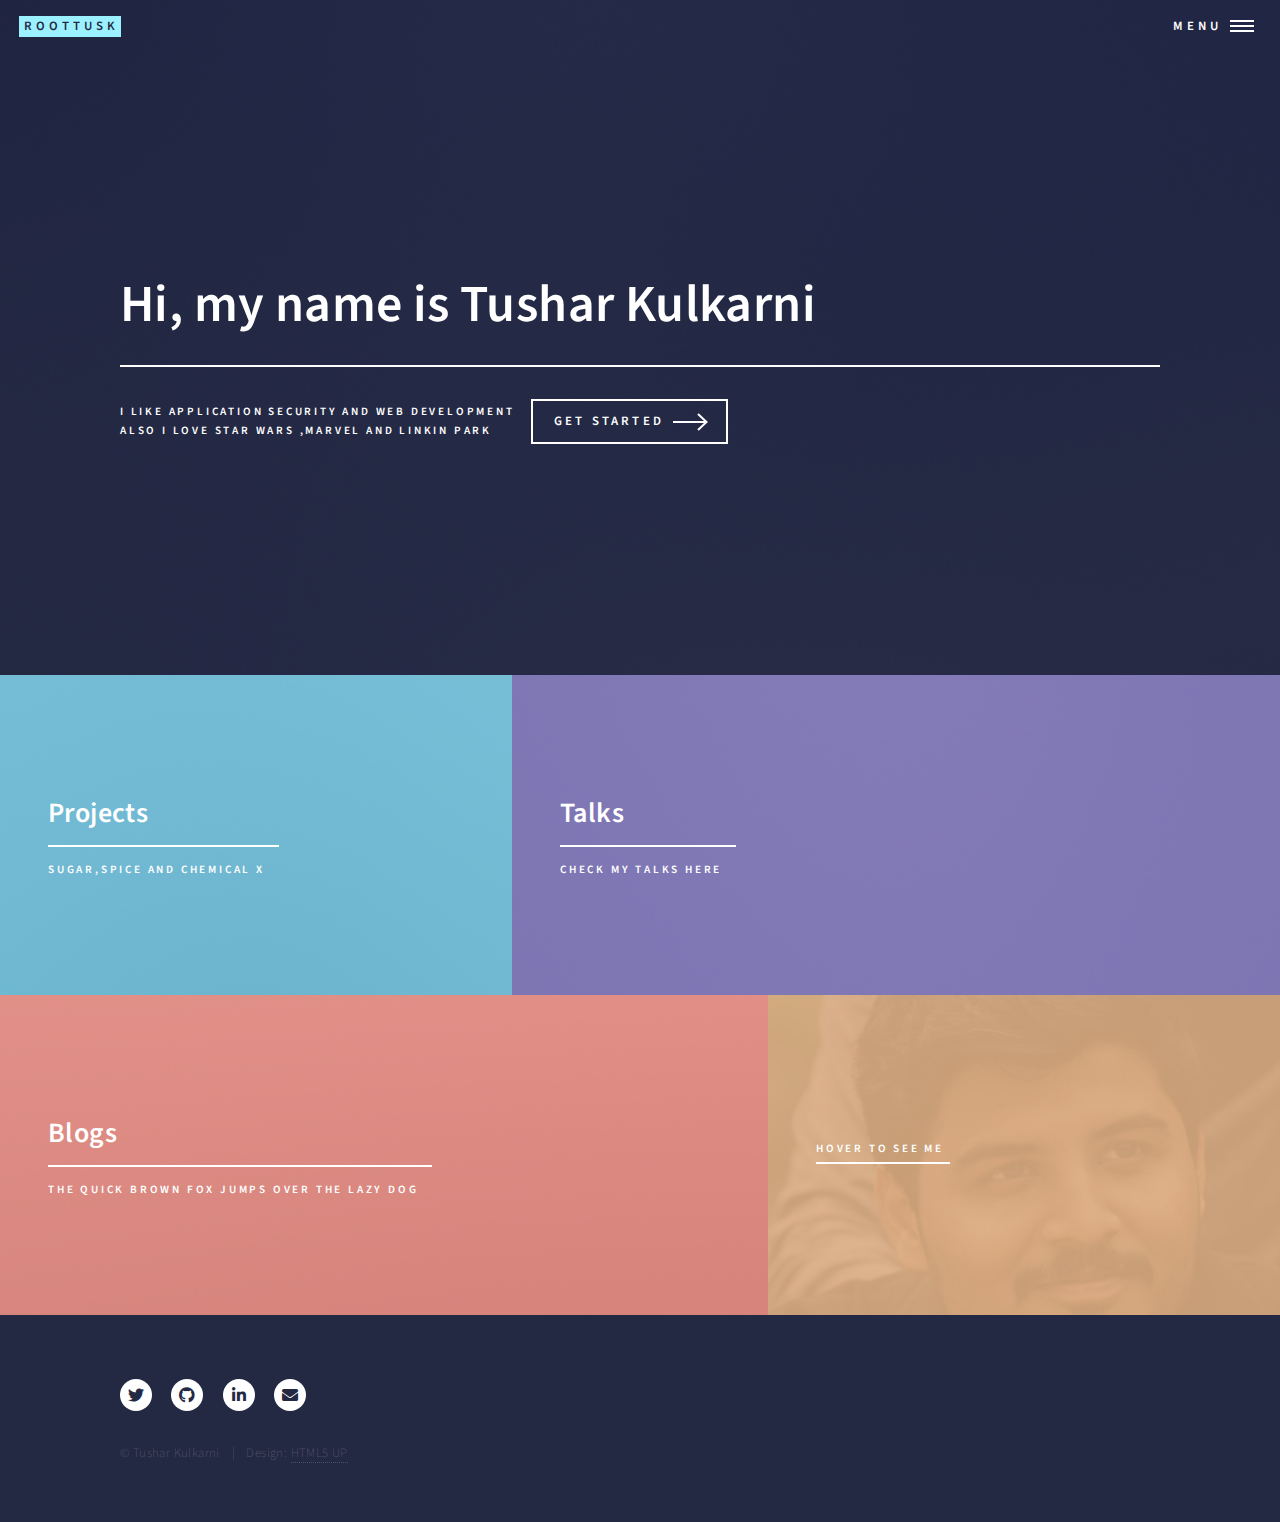
==== commit b24f29c8: "Added CTF Project" ====
--- a/index.html
+++ b/index.html
@@ -83,7 +83,7 @@
 										<img src="images/pic04.png" alt="" />
 									</span>
 									<header class="major">
-										<h3><a href="#one" class="link">Hover to see me</a></h3>
+										<p>Hover to see me</p>
 										
 									</header>
 								</article>
@@ -118,5 +118,14 @@
 			<script src="assets/js/util.js"></script>
 			<script src="assets/js/main.js"></script>
 
+			<script async src="https://www.googletagmanager.com/gtag/js?id=G-F7XTCBR1VT"></script>
+			<script>
+			window.dataLayer = window.dataLayer || [];
+			function gtag(){dataLayer.push(arguments);}
+			gtag('js', new Date());
+
+			gtag('config', 'G-F7XTCBR1VT');
+			</script>
+
 	</body>
 </html>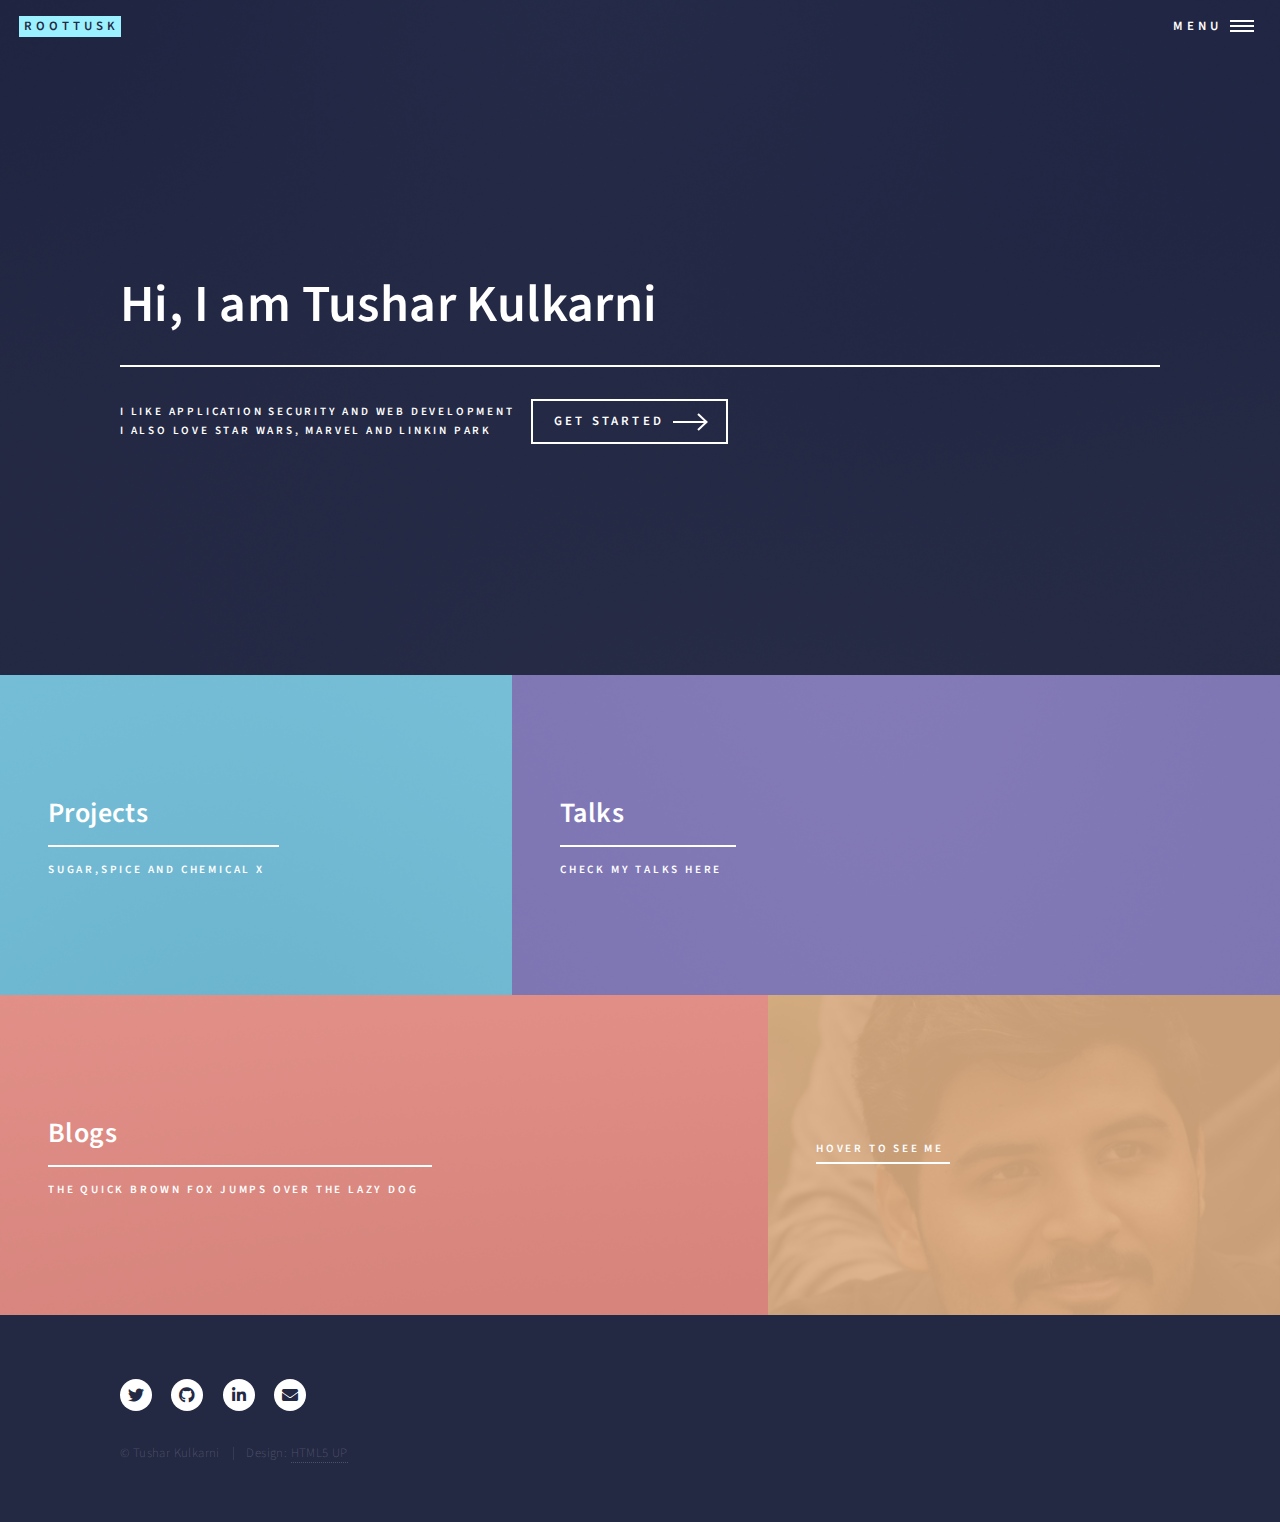
==== commit cd9d4f79: "Added Upcoming Talks" ====
--- a/index.html
+++ b/index.html
@@ -34,11 +34,11 @@
 					<section id="banner" class="major">
 						<div class="inner">
 							<header class="major">
-								<h1>Hi, my name is Tushar Kulkarni</h1>
+								<h1>Hi, I am Tushar Kulkarni</h1>
 							</header>
 							<div class="content">
 								<p>I like Application Security and Web Development <br>
-								Also I love Star Wars ,Marvel and Linkin Park</p>
+									I Also love Star Wars, Marvel and Linkin Park</p>
 								<ul class="actions">
 									<li><a href="#one" class="button next scrolly">Get Started</a></li>
 								</ul>
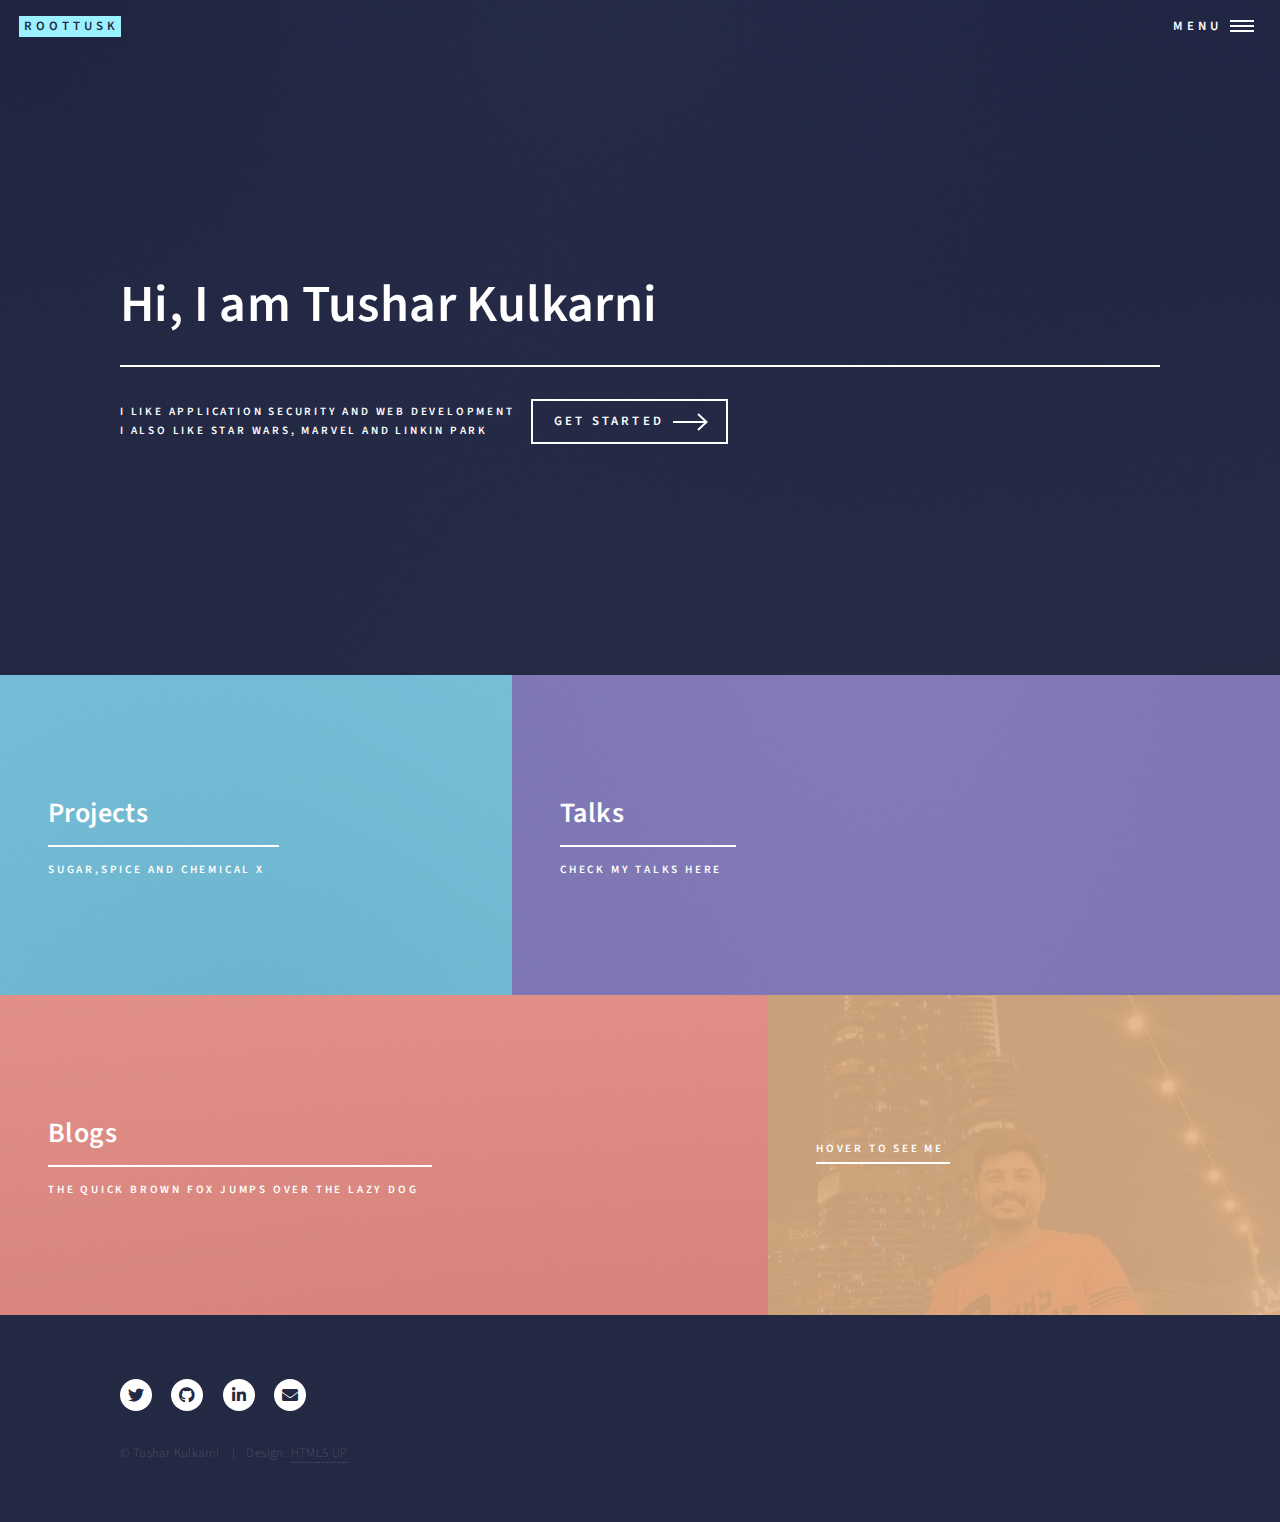
==== commit 3c6c4ec9: "Added APISecure Talk Link" ====
--- a/index.html
+++ b/index.html
@@ -1,131 +1,131 @@
-<!DOCTYPE HTML>
-<html>
-	<head>
-		<title>Tushar Kulkarni</title>
-		<meta charset="utf-8" />
-		<meta name="viewport" content="width=device-width, initial-scale=1, user-scalable=no" />
-		<link rel="stylesheet" href="assets/css/main.css" />
-		<noscript><link rel="stylesheet" href="assets/css/noscript.css" /></noscript>
-	</head>
-	<body class="is-preload">
-
-		<!-- Wrapper -->
-			<div id="wrapper">
-
-				<!-- Header -->
-					<header id="header" class="alt">
-						<a href="index.html" class="logo"><strong>roottusk</strong></a>
-						<nav>
-							<a href="#menu">Menu</a>
-						</nav>
-					</header>
-
-				<!-- Menu -->
-					<nav id="menu">
-						<ul class="links">
-							<li><a href="index.html">Home</a></li>
-							<li><a href="projects.html">Projects</a></li>
-							<li><a href="talks.html">Talks</a></li>
-							<li><a href="blogs.html">Blogs</a></li>
-						</ul>
-					</nav>
-
-				<!-- Banner -->
-					<section id="banner" class="major">
-						<div class="inner">
-							<header class="major">
-								<h1>Hi, I am Tushar Kulkarni</h1>
-							</header>
-							<div class="content">
-								<p>I like Application Security and Web Development <br>
-									I Also love Star Wars, Marvel and Linkin Park</p>
-								<ul class="actions">
-									<li><a href="#one" class="button next scrolly">Get Started</a></li>
-								</ul>
-							</div>
-						</div>
-					</section>
-
-				<!-- Main -->
-					<div id="main">
-
-						<!-- One -->
-							<section id="one" class="tiles">
-								<article>
-									<span class="image">
-										<img src="images/pic01.jpg" alt="" />
-									</span>
-									<header class="major">
-										<h3><a href="projects.html" class="link">Projects</a></h3>
-										<p>Sugar,spice and Chemical X</p>
-									</header>
-								</article>
-								<article>
-									<span class="image">
-										<img src="images/pic02.jpg" alt="" />
-									</span>
-									<header class="major">
-										<h3><a href="talks.html" class="link">Talks</a></h3>
-										<p>Check my talks here</p>
-									</header>
-								</article>
-								<article>
-									<span class="image">
-										<img src="images/pic03.jpg" alt="" />
-									</span>
-									<header class="major">
-										<h3><a href="blogs.html" class="link">Blogs</a></h3>
-										<p>The quick brown fox jumps over the lazy dog</p>
-									</header>
-								</article>
-								<article>
-									<span class="image">
-										<img src="images/pic04.png" alt="" />
-									</span>
-									<header class="major">
-										<p>Hover to see me</p>
-										
-									</header>
-								</article>
-							</section>
-						
-
-					</div>
-
-				<!-- Footer -->
-					<footer id="footer">
-						<div class="inner">
-							<ul class="icons">
-								<li><a href="https://twitter.com/vk_tushar" class="icon brands alt fa-twitter"><span class="label">Twitter</span></a></li>
-								<li><a href="https://github.com/roottusk" class="icon brands alt fa-github"><span class="label">GitHub</span></a></li>
-								<li><a href="https://www.linkedin.com/in/kulkarnivtushar/" class="icon brands alt fa-linkedin-in"><span class="label">LinkedIn</span></a></li>
-								<li><a href="mailto:&#114;&#111;&#111;&#116;&#046;&#116;&#117;&#115;&#107;&#064;&#103;&#109;&#097;&#105;&#108;&#046;&#099;&#111;&#109;" class="icon solid alt fa-envelope"><span class="label">Email</span></a></li>
-							</ul>
-							<ul class="copyright">
-								<li>&copy; Tushar Kulkarni</li><li>Design: <a href="https://html5up.net">HTML5 UP</a></li>
-							</ul>
-						</div>
-					</footer>
-
-			</div>
-
-		<!-- Scripts -->
-			<script src="assets/js/jquery.min.js"></script>
-			<script src="assets/js/jquery.scrolly.min.js"></script>
-			<script src="assets/js/jquery.scrollex.min.js"></script>
-			<script src="assets/js/browser.min.js"></script>
-			<script src="assets/js/breakpoints.min.js"></script>
-			<script src="assets/js/util.js"></script>
-			<script src="assets/js/main.js"></script>
-
-			<script async src="https://www.googletagmanager.com/gtag/js?id=G-F7XTCBR1VT"></script>
-			<script>
-			window.dataLayer = window.dataLayer || [];
-			function gtag(){dataLayer.push(arguments);}
-			gtag('js', new Date());
-
-			gtag('config', 'G-F7XTCBR1VT');
-			</script>
-
-	</body>
+<!DOCTYPE HTML>
+<html>
+	<head>
+		<title>Tushar Kulkarni</title>
+		<meta charset="utf-8" />
+		<meta name="viewport" content="width=device-width, initial-scale=1, user-scalable=no" />
+		<link rel="stylesheet" href="assets/css/main.css" />
+		<noscript><link rel="stylesheet" href="assets/css/noscript.css" /></noscript>
+	</head>
+	<body class="is-preload">
+
+		<!-- Wrapper -->
+			<div id="wrapper">
+
+				<!-- Header -->
+					<header id="header" class="alt">
+						<a href="index.html" class="logo"><strong>roottusk</strong></a>
+						<nav>
+							<a href="#menu">Menu</a>
+						</nav>
+					</header>
+
+				<!-- Menu -->
+					<nav id="menu">
+						<ul class="links">
+							<li><a href="index.html">Home</a></li>
+							<li><a href="projects.html">Projects</a></li>
+							<li><a href="talks.html">Talks</a></li>
+							<li><a href="blogs.html">Blogs</a></li>
+						</ul>
+					</nav>
+
+				<!-- Banner -->
+					<section id="banner" class="major">
+						<div class="inner">
+							<header class="major">
+								<h1>Hi, I am Tushar Kulkarni</h1>
+							</header>
+							<div class="content">
+								<p>I like Application Security and Web Development <br>
+									I Also like Star Wars, Marvel and Linkin Park</p>
+								<ul class="actions">
+									<li><a href="#one" class="button next scrolly">Get Started</a></li>
+								</ul>
+							</div>
+						</div>
+					</section>
+
+				<!-- Main -->
+					<div id="main">
+
+						<!-- One -->
+							<section id="one" class="tiles">
+								<article>
+									<span class="image">
+										<img src="images/pic01.jpg" alt="" />
+									</span>
+									<header class="major">
+										<h3><a href="projects.html" class="link">Projects</a></h3>
+										<p>Sugar,spice and Chemical X</p>
+									</header>
+								</article>
+								<article>
+									<span class="image">
+										<img src="images/pic02.jpg" alt="" />
+									</span>
+									<header class="major">
+										<h3><a href="talks.html" class="link">Talks</a></h3>
+										<p>Check my talks here</p>
+									</header>
+								</article>
+								<article>
+									<span class="image">
+										<img src="images/pic03.jpg" alt="" />
+									</span>
+									<header class="major">
+										<h3><a href="blogs.html" class="link">Blogs</a></h3>
+										<p>The quick brown fox jumps over the lazy dog</p>
+									</header>
+								</article>
+								<article>
+									<span class="image">
+										<img src="images/pic04.png" alt="" />
+									</span>
+									<header class="major">
+										<p>Hover to see me</p>
+										
+									</header>
+								</article>
+							</section>
+						
+
+					</div>
+
+				<!-- Footer -->
+					<footer id="footer">
+						<div class="inner">
+							<ul class="icons">
+								<li><a href="https://twitter.com/vk_tushar" class="icon brands alt fa-twitter"><span class="label">Twitter</span></a></li>
+								<li><a href="https://github.com/roottusk" class="icon brands alt fa-github"><span class="label">GitHub</span></a></li>
+								<li><a href="https://www.linkedin.com/in/kulkarnivtushar/" class="icon brands alt fa-linkedin-in"><span class="label">LinkedIn</span></a></li>
+								<li><a href="mailto:&#114;&#111;&#111;&#116;&#046;&#116;&#117;&#115;&#107;&#064;&#103;&#109;&#097;&#105;&#108;&#046;&#099;&#111;&#109;" class="icon solid alt fa-envelope"><span class="label">Email</span></a></li>
+							</ul>
+							<ul class="copyright">
+								<li>&copy; Tushar Kulkarni</li><li>Design: <a href="https://html5up.net">HTML5 UP</a></li>
+							</ul>
+						</div>
+					</footer>
+
+			</div>
+
+		<!-- Scripts -->
+			<script src="assets/js/jquery.min.js"></script>
+			<script src="assets/js/jquery.scrolly.min.js"></script>
+			<script src="assets/js/jquery.scrollex.min.js"></script>
+			<script src="assets/js/browser.min.js"></script>
+			<script src="assets/js/breakpoints.min.js"></script>
+			<script src="assets/js/util.js"></script>
+			<script src="assets/js/main.js"></script>
+
+			<script async src="https://www.googletagmanager.com/gtag/js?id=G-F7XTCBR1VT"></script>
+			<script>
+			window.dataLayer = window.dataLayer || [];
+			function gtag(){dataLayer.push(arguments);}
+			gtag('js', new Date());
+
+			gtag('config', 'G-F7XTCBR1VT');
+			</script>
+
+	</body>
 </html>--- a/assets/css/main.css
+++ b/assets/css/main.css
@@ -1,3952 +1,3952 @@
-@import url(fontawesome-all.min.css);
-@import url("https://fonts.googleapis.com/css?family=Source+Sans+Pro:300,300italic,600,600italic");
-
-/*
-	Forty by HTML5 UP
-	html5up.net | @ajlkn
-	Free for personal and commercial use under the CCA 3.0 license (html5up.net/license)
-*/
-
-html, body, div, span, applet, object,
-iframe, h1, h2, h3, h4, h5, h6, p, blockquote,
-pre, a, abbr, acronym, address, big, cite,
-code, del, dfn, em, img, ins, kbd, q, s, samp,
-small, strike, strong, sub, sup, tt, var, b,
-u, i, center, dl, dt, dd, ol, ul, li, fieldset,
-form, label, legend, table, caption, tbody,
-tfoot, thead, tr, th, td, article, aside,
-canvas, details, embed, figure, figcaption,
-footer, header, hgroup, menu, nav, output, ruby,
-section, summary, time, mark, audio, video {
-	margin: 0;
-	padding: 0;
-	border: 0;
-	font-size: 100%;
-	font: inherit;
-	vertical-align: baseline;}
-
-article, aside, details, figcaption, figure,
-footer, header, hgroup, menu, nav, section {
-	display: block;}
-
-body {
-	line-height: 1;
-}
-
-ol, ul {
-	list-style: none;
-}
-
-blockquote, q {
-	quotes: none;
-}
-
-	blockquote:before, blockquote:after, q:before, q:after {
-		content: '';
-		content: none;
-	}
-
-table {
-	border-collapse: collapse;
-	border-spacing: 0;
-}
-
-body {
-	-webkit-text-size-adjust: none;
-}
-
-mark {
-	background-color: transparent;
-	color: inherit;
-}
-
-input::-moz-focus-inner {
-	border: 0;
-	padding: 0;
-}
-
-input, select, textarea {
-	-moz-appearance: none;
-	-webkit-appearance: none;
-	-ms-appearance: none;
-	appearance: none;
-}
-
-/* Basic */
-
-	@-ms-viewport {
-		width: device-width;
-	}
-
-	body {
-		-ms-overflow-style: scrollbar;
-	}
-
-	@media screen and (max-width: 480px) {
-
-		html, body {
-			min-width: 320px;
-		}
-
-	}
-
-	html {
-		box-sizing: border-box;
-	}
-
-	*, *:before, *:after {
-		box-sizing: inherit;
-	}
-
-	body {
-		background: #242943;
-	}
-
-		body.is-preload *, body.is-preload *:before, body.is-preload *:after {
-			-moz-animation: none !important;
-			-webkit-animation: none !important;
-			-ms-animation: none !important;
-			animation: none !important;
-			-moz-transition: none !important;
-			-webkit-transition: none !important;
-			-ms-transition: none !important;
-			transition: none !important;
-		}
-
-/* Type */
-
-	body, input, select, textarea {
-		color: #ffffff;
-		font-family: "Source Sans Pro", Helvetica, sans-serif;
-		font-size: 17pt;
-		font-weight: 300;
-		letter-spacing: 0.025em;
-		line-height: 1.65;
-	}
-
-		@media screen and (max-width: 1680px) {
-
-			body, input, select, textarea {
-				font-size: 14pt;
-			}
-
-		}
-
-		@media screen and (max-width: 1280px) {
-
-			body, input, select, textarea {
-				font-size: 12pt;
-			}
-
-		}
-
-		@media screen and (max-width: 360px) {
-
-			body, input, select, textarea {
-				font-size: 11pt;
-			}
-
-		}
-
-	a {
-		-moz-transition: color 0.2s ease-in-out, border-bottom-color 0.2s ease-in-out;
-		-webkit-transition: color 0.2s ease-in-out, border-bottom-color 0.2s ease-in-out;
-		-ms-transition: color 0.2s ease-in-out, border-bottom-color 0.2s ease-in-out;
-		transition: color 0.2s ease-in-out, border-bottom-color 0.2s ease-in-out;
-		border-bottom: dotted 1px;
-		color: inherit;
-		text-decoration: none;
-	}
-
-		a:hover {
-			border-bottom-color: transparent;
-			color: #9bf1ff !important;
-		}
-
-		a:active {
-			color: #53e3fb !important;
-		}
-
-	strong, b {
-		color: #ffffff;
-		font-weight: 600;
-	}
-
-	em, i {
-		font-style: italic;
-	}
-
-	p {
-		margin: 0 0 2em 0;
-	}
-
-	h1, h2, h3, h4, h5, h6 {
-		color: #ffffff;
-		font-weight: 600;
-		line-height: 1.65;
-		margin: 0 0 1em 0;
-	}
-
-		h1 a, h2 a, h3 a, h4 a, h5 a, h6 a {
-			color: inherit;
-			border-bottom: 0;
-		}
-
-	h1 {
-		font-size: 2.5em;
-	}
-
-	h2 {
-		font-size: 1.75em;
-	}
-
-	h3 {
-		font-size: 1.35em;
-	}
-
-	h4 {
-		font-size: 1.1em;
-	}
-
-	h5 {
-		font-size: 0.9em;
-	}
-
-	h6 {
-		font-size: 0.7em;
-	}
-
-	@media screen and (max-width: 736px) {
-
-		h1 {
-			font-size: 2em;
-		}
-
-		h2 {
-			font-size: 1.5em;
-		}
-
-		h3 {
-			font-size: 1.25em;
-		}
-
-	}
-
-	sub {
-		font-size: 0.8em;
-		position: relative;
-		top: 0.5em;
-	}
-
-	sup {
-		font-size: 0.8em;
-		position: relative;
-		top: -0.5em;
-	}
-
-	blockquote {
-		border-left: solid 4px rgba(212, 212, 255, 0.1);
-		font-style: italic;
-		margin: 0 0 2em 0;
-		padding: 0.5em 0 0.5em 2em;
-	}
-
-	code {
-		background: rgba(212, 212, 255, 0.035);
-		font-family: "Courier New", monospace;
-		font-size: 0.9em;
-		margin: 0 0.25em;
-		padding: 0.25em 0.65em;
-	}
-
-	pre {
-		-webkit-overflow-scrolling: touch;
-		font-family: "Courier New", monospace;
-		font-size: 0.9em;
-		margin: 0 0 2em 0;
-	}
-
-		pre code {
-			display: block;
-			line-height: 1.75;
-			padding: 1em 1.5em;
-			overflow-x: auto;
-		}
-
-	hr {
-		border: 0;
-		border-bottom: solid 1px rgba(212, 212, 255, 0.1);
-		margin: 2em 0;
-	}
-
-		hr.major {
-			margin: 3em 0;
-		}
-
-	.align-left {
-		text-align: left;
-	}
-
-	.align-center {
-		text-align: center;
-	}
-
-	.align-right {
-		text-align: right;
-	}
-
-/* Row */
-
-	.row {
-		display: flex;
-		flex-wrap: wrap;
-		box-sizing: border-box;
-		align-items: stretch;
-	}
-
-		.row > * {
-			box-sizing: border-box;
-		}
-
-		.row.gtr-uniform > * > :last-child {
-			margin-bottom: 0;
-		}
-
-		.row.aln-left {
-			justify-content: flex-start;
-		}
-
-		.row.aln-center {
-			justify-content: center;
-		}
-
-		.row.aln-right {
-			justify-content: flex-end;
-		}
-
-		.row.aln-top {
-			align-items: flex-start;
-		}
-
-		.row.aln-middle {
-			align-items: center;
-		}
-
-		.row.aln-bottom {
-			align-items: flex-end;
-		}
-
-		.row > .imp {
-			order: -1;
-		}
-
-		.row > .col-1 {
-			width: 8.33333%;
-		}
-
-		.row > .off-1 {
-			margin-left: 8.33333%;
-		}
-
-		.row > .col-2 {
-			width: 16.66667%;
-		}
-
-		.row > .off-2 {
-			margin-left: 16.66667%;
-		}
-
-		.row > .col-3 {
-			width: 25%;
-		}
-
-		.row > .off-3 {
-			margin-left: 25%;
-		}
-
-		.row > .col-4 {
-			width: 33.33333%;
-		}
-
-		.row > .off-4 {
-			margin-left: 33.33333%;
-		}
-
-		.row > .col-5 {
-			width: 41.66667%;
-		}
-
-		.row > .off-5 {
-			margin-left: 41.66667%;
-		}
-
-		.row > .col-6 {
-			width: 50%;
-		}
-
-		.row > .off-6 {
-			margin-left: 50%;
-		}
-
-		.row > .col-7 {
-			width: 58.33333%;
-		}
-
-		.row > .off-7 {
-			margin-left: 58.33333%;
-		}
-
-		.row > .col-8 {
-			width: 66.66667%;
-		}
-
-		.row > .off-8 {
-			margin-left: 66.66667%;
-		}
-
-		.row > .col-9 {
-			width: 75%;
-		}
-
-		.row > .off-9 {
-			margin-left: 75%;
-		}
-
-		.row > .col-10 {
-			width: 83.33333%;
-		}
-
-		.row > .off-10 {
-			margin-left: 83.33333%;
-		}
-
-		.row > .col-11 {
-			width: 91.66667%;
-		}
-
-		.row > .off-11 {
-			margin-left: 91.66667%;
-		}
-
-		.row > .col-12 {
-			width: 100%;
-		}
-
-		.row > .off-12 {
-			margin-left: 100%;
-		}
-
-		.row.gtr-0 {
-			margin-top: 0;
-			margin-left: 0em;
-		}
-
-			.row.gtr-0 > * {
-				padding: 0 0 0 0em;
-			}
-
-			.row.gtr-0.gtr-uniform {
-				margin-top: 0em;
-			}
-
-				.row.gtr-0.gtr-uniform > * {
-					padding-top: 0em;
-				}
-
-		.row.gtr-25 {
-			margin-top: 0;
-			margin-left: -0.5em;
-		}
-
-			.row.gtr-25 > * {
-				padding: 0 0 0 0.5em;
-			}
-
-			.row.gtr-25.gtr-uniform {
-				margin-top: -0.5em;
-			}
-
-				.row.gtr-25.gtr-uniform > * {
-					padding-top: 0.5em;
-				}
-
-		.row.gtr-50 {
-			margin-top: 0;
-			margin-left: -1em;
-		}
-
-			.row.gtr-50 > * {
-				padding: 0 0 0 1em;
-			}
-
-			.row.gtr-50.gtr-uniform {
-				margin-top: -1em;
-			}
-
-				.row.gtr-50.gtr-uniform > * {
-					padding-top: 1em;
-				}
-
-		.row {
-			margin-top: 0;
-			margin-left: -2em;
-		}
-
-			.row > * {
-				padding: 0 0 0 2em;
-			}
-
-			.row.gtr-uniform {
-				margin-top: -2em;
-			}
-
-				.row.gtr-uniform > * {
-					padding-top: 2em;
-				}
-
-		.row.gtr-150 {
-			margin-top: 0;
-			margin-left: -3em;
-		}
-
-			.row.gtr-150 > * {
-				padding: 0 0 0 3em;
-			}
-
-			.row.gtr-150.gtr-uniform {
-				margin-top: -3em;
-			}
-
-				.row.gtr-150.gtr-uniform > * {
-					padding-top: 3em;
-				}
-
-		.row.gtr-200 {
-			margin-top: 0;
-			margin-left: -4em;
-		}
-
-			.row.gtr-200 > * {
-				padding: 0 0 0 4em;
-			}
-
-			.row.gtr-200.gtr-uniform {
-				margin-top: -4em;
-			}
-
-				.row.gtr-200.gtr-uniform > * {
-					padding-top: 4em;
-				}
-
-		@media screen and (max-width: 1680px) {
-
-			.row {
-				display: flex;
-				flex-wrap: wrap;
-				box-sizing: border-box;
-				align-items: stretch;
-			}
-
-				.row > * {
-					box-sizing: border-box;
-				}
-
-				.row.gtr-uniform > * > :last-child {
-					margin-bottom: 0;
-				}
-
-				.row.aln-left {
-					justify-content: flex-start;
-				}
-
-				.row.aln-center {
-					justify-content: center;
-				}
-
-				.row.aln-right {
-					justify-content: flex-end;
-				}
-
-				.row.aln-top {
-					align-items: flex-start;
-				}
-
-				.row.aln-middle {
-					align-items: center;
-				}
-
-				.row.aln-bottom {
-					align-items: flex-end;
-				}
-
-				.row > .imp-xlarge {
-					order: -1;
-				}
-
-				.row > .col-1-xlarge {
-					width: 8.33333%;
-				}
-
-				.row > .off-1-xlarge {
-					margin-left: 8.33333%;
-				}
-
-				.row > .col-2-xlarge {
-					width: 16.66667%;
-				}
-
-				.row > .off-2-xlarge {
-					margin-left: 16.66667%;
-				}
-
-				.row > .col-3-xlarge {
-					width: 25%;
-				}
-
-				.row > .off-3-xlarge {
-					margin-left: 25%;
-				}
-
-				.row > .col-4-xlarge {
-					width: 33.33333%;
-				}
-
-				.row > .off-4-xlarge {
-					margin-left: 33.33333%;
-				}
-
-				.row > .col-5-xlarge {
-					width: 41.66667%;
-				}
-
-				.row > .off-5-xlarge {
-					margin-left: 41.66667%;
-				}
-
-				.row > .col-6-xlarge {
-					width: 50%;
-				}
-
-				.row > .off-6-xlarge {
-					margin-left: 50%;
-				}
-
-				.row > .col-7-xlarge {
-					width: 58.33333%;
-				}
-
-				.row > .off-7-xlarge {
-					margin-left: 58.33333%;
-				}
-
-				.row > .col-8-xlarge {
-					width: 66.66667%;
-				}
-
-				.row > .off-8-xlarge {
-					margin-left: 66.66667%;
-				}
-
-				.row > .col-9-xlarge {
-					width: 75%;
-				}
-
-				.row > .off-9-xlarge {
-					margin-left: 75%;
-				}
-
-				.row > .col-10-xlarge {
-					width: 83.33333%;
-				}
-
-				.row > .off-10-xlarge {
-					margin-left: 83.33333%;
-				}
-
-				.row > .col-11-xlarge {
-					width: 91.66667%;
-				}
-
-				.row > .off-11-xlarge {
-					margin-left: 91.66667%;
-				}
-
-				.row > .col-12-xlarge {
-					width: 100%;
-				}
-
-				.row > .off-12-xlarge {
-					margin-left: 100%;
-				}
-
-				.row.gtr-0 {
-					margin-top: 0;
-					margin-left: 0em;
-				}
-
-					.row.gtr-0 > * {
-						padding: 0 0 0 0em;
-					}
-
-					.row.gtr-0.gtr-uniform {
-						margin-top: 0em;
-					}
-
-						.row.gtr-0.gtr-uniform > * {
-							padding-top: 0em;
-						}
-
-				.row.gtr-25 {
-					margin-top: 0;
-					margin-left: -0.5em;
-				}
-
-					.row.gtr-25 > * {
-						padding: 0 0 0 0.5em;
-					}
-
-					.row.gtr-25.gtr-uniform {
-						margin-top: -0.5em;
-					}
-
-						.row.gtr-25.gtr-uniform > * {
-							padding-top: 0.5em;
-						}
-
-				.row.gtr-50 {
-					margin-top: 0;
-					margin-left: -1em;
-				}
-
-					.row.gtr-50 > * {
-						padding: 0 0 0 1em;
-					}
-
-					.row.gtr-50.gtr-uniform {
-						margin-top: -1em;
-					}
-
-						.row.gtr-50.gtr-uniform > * {
-							padding-top: 1em;
-						}
-
-				.row {
-					margin-top: 0;
-					margin-left: -2em;
-				}
-
-					.row > * {
-						padding: 0 0 0 2em;
-					}
-
-					.row.gtr-uniform {
-						margin-top: -2em;
-					}
-
-						.row.gtr-uniform > * {
-							padding-top: 2em;
-						}
-
-				.row.gtr-150 {
-					margin-top: 0;
-					margin-left: -3em;
-				}
-
-					.row.gtr-150 > * {
-						padding: 0 0 0 3em;
-					}
-
-					.row.gtr-150.gtr-uniform {
-						margin-top: -3em;
-					}
-
-						.row.gtr-150.gtr-uniform > * {
-							padding-top: 3em;
-						}
-
-				.row.gtr-200 {
-					margin-top: 0;
-					margin-left: -4em;
-				}
-
-					.row.gtr-200 > * {
-						padding: 0 0 0 4em;
-					}
-
-					.row.gtr-200.gtr-uniform {
-						margin-top: -4em;
-					}
-
-						.row.gtr-200.gtr-uniform > * {
-							padding-top: 4em;
-						}
-
-		}
-
-		@media screen and (max-width: 1280px) {
-
-			.row {
-				display: flex;
-				flex-wrap: wrap;
-				box-sizing: border-box;
-				align-items: stretch;
-			}
-
-				.row > * {
-					box-sizing: border-box;
-				}
-
-				.row.gtr-uniform > * > :last-child {
-					margin-bottom: 0;
-				}
-
-				.row.aln-left {
-					justify-content: flex-start;
-				}
-
-				.row.aln-center {
-					justify-content: center;
-				}
-
-				.row.aln-right {
-					justify-content: flex-end;
-				}
-
-				.row.aln-top {
-					align-items: flex-start;
-				}
-
-				.row.aln-middle {
-					align-items: center;
-				}
-
-				.row.aln-bottom {
-					align-items: flex-end;
-				}
-
-				.row > .imp-large {
-					order: -1;
-				}
-
-				.row > .col-1-large {
-					width: 8.33333%;
-				}
-
-				.row > .off-1-large {
-					margin-left: 8.33333%;
-				}
-
-				.row > .col-2-large {
-					width: 16.66667%;
-				}
-
-				.row > .off-2-large {
-					margin-left: 16.66667%;
-				}
-
-				.row > .col-3-large {
-					width: 25%;
-				}
-
-				.row > .off-3-large {
-					margin-left: 25%;
-				}
-
-				.row > .col-4-large {
-					width: 33.33333%;
-				}
-
-				.row > .off-4-large {
-					margin-left: 33.33333%;
-				}
-
-				.row > .col-5-large {
-					width: 41.66667%;
-				}
-
-				.row > .off-5-large {
-					margin-left: 41.66667%;
-				}
-
-				.row > .col-6-large {
-					width: 50%;
-				}
-
-				.row > .off-6-large {
-					margin-left: 50%;
-				}
-
-				.row > .col-7-large {
-					width: 58.33333%;
-				}
-
-				.row > .off-7-large {
-					margin-left: 58.33333%;
-				}
-
-				.row > .col-8-large {
-					width: 66.66667%;
-				}
-
-				.row > .off-8-large {
-					margin-left: 66.66667%;
-				}
-
-				.row > .col-9-large {
-					width: 75%;
-				}
-
-				.row > .off-9-large {
-					margin-left: 75%;
-				}
-
-				.row > .col-10-large {
-					width: 83.33333%;
-				}
-
-				.row > .off-10-large {
-					margin-left: 83.33333%;
-				}
-
-				.row > .col-11-large {
-					width: 91.66667%;
-				}
-
-				.row > .off-11-large {
-					margin-left: 91.66667%;
-				}
-
-				.row > .col-12-large {
-					width: 100%;
-				}
-
-				.row > .off-12-large {
-					margin-left: 100%;
-				}
-
-				.row.gtr-0 {
-					margin-top: 0;
-					margin-left: 0em;
-				}
-
-					.row.gtr-0 > * {
-						padding: 0 0 0 0em;
-					}
-
-					.row.gtr-0.gtr-uniform {
-						margin-top: 0em;
-					}
-
-						.row.gtr-0.gtr-uniform > * {
-							padding-top: 0em;
-						}
-
-				.row.gtr-25 {
-					margin-top: 0;
-					margin-left: -0.375em;
-				}
-
-					.row.gtr-25 > * {
-						padding: 0 0 0 0.375em;
-					}
-
-					.row.gtr-25.gtr-uniform {
-						margin-top: -0.375em;
-					}
-
-						.row.gtr-25.gtr-uniform > * {
-							padding-top: 0.375em;
-						}
-
-				.row.gtr-50 {
-					margin-top: 0;
-					margin-left: -0.75em;
-				}
-
-					.row.gtr-50 > * {
-						padding: 0 0 0 0.75em;
-					}
-
-					.row.gtr-50.gtr-uniform {
-						margin-top: -0.75em;
-					}
-
-						.row.gtr-50.gtr-uniform > * {
-							padding-top: 0.75em;
-						}
-
-				.row {
-					margin-top: 0;
-					margin-left: -1.5em;
-				}
-
-					.row > * {
-						padding: 0 0 0 1.5em;
-					}
-
-					.row.gtr-uniform {
-						margin-top: -1.5em;
-					}
-
-						.row.gtr-uniform > * {
-							padding-top: 1.5em;
-						}
-
-				.row.gtr-150 {
-					margin-top: 0;
-					margin-left: -2.25em;
-				}
-
-					.row.gtr-150 > * {
-						padding: 0 0 0 2.25em;
-					}
-
-					.row.gtr-150.gtr-uniform {
-						margin-top: -2.25em;
-					}
-
-						.row.gtr-150.gtr-uniform > * {
-							padding-top: 2.25em;
-						}
-
-				.row.gtr-200 {
-					margin-top: 0;
-					margin-left: -3em;
-				}
-
-					.row.gtr-200 > * {
-						padding: 0 0 0 3em;
-					}
-
-					.row.gtr-200.gtr-uniform {
-						margin-top: -3em;
-					}
-
-						.row.gtr-200.gtr-uniform > * {
-							padding-top: 3em;
-						}
-
-		}
-
-		@media screen and (max-width: 980px) {
-
-			.row {
-				display: flex;
-				flex-wrap: wrap;
-				box-sizing: border-box;
-				align-items: stretch;
-			}
-
-				.row > * {
-					box-sizing: border-box;
-				}
-
-				.row.gtr-uniform > * > :last-child {
-					margin-bottom: 0;
-				}
-
-				.row.aln-left {
-					justify-content: flex-start;
-				}
-
-				.row.aln-center {
-					justify-content: center;
-				}
-
-				.row.aln-right {
-					justify-content: flex-end;
-				}
-
-				.row.aln-top {
-					align-items: flex-start;
-				}
-
-				.row.aln-middle {
-					align-items: center;
-				}
-
-				.row.aln-bottom {
-					align-items: flex-end;
-				}
-
-				.row > .imp-medium {
-					order: -1;
-				}
-
-				.row > .col-1-medium {
-					width: 8.33333%;
-				}
-
-				.row > .off-1-medium {
-					margin-left: 8.33333%;
-				}
-
-				.row > .col-2-medium {
-					width: 16.66667%;
-				}
-
-				.row > .off-2-medium {
-					margin-left: 16.66667%;
-				}
-
-				.row > .col-3-medium {
-					width: 25%;
-				}
-
-				.row > .off-3-medium {
-					margin-left: 25%;
-				}
-
-				.row > .col-4-medium {
-					width: 33.33333%;
-				}
-
-				.row > .off-4-medium {
-					margin-left: 33.33333%;
-				}
-
-				.row > .col-5-medium {
-					width: 41.66667%;
-				}
-
-				.row > .off-5-medium {
-					margin-left: 41.66667%;
-				}
-
-				.row > .col-6-medium {
-					width: 50%;
-				}
-
-				.row > .off-6-medium {
-					margin-left: 50%;
-				}
-
-				.row > .col-7-medium {
-					width: 58.33333%;
-				}
-
-				.row > .off-7-medium {
-					margin-left: 58.33333%;
-				}
-
-				.row > .col-8-medium {
-					width: 66.66667%;
-				}
-
-				.row > .off-8-medium {
-					margin-left: 66.66667%;
-				}
-
-				.row > .col-9-medium {
-					width: 75%;
-				}
-
-				.row > .off-9-medium {
-					margin-left: 75%;
-				}
-
-				.row > .col-10-medium {
-					width: 83.33333%;
-				}
-
-				.row > .off-10-medium {
-					margin-left: 83.33333%;
-				}
-
-				.row > .col-11-medium {
-					width: 91.66667%;
-				}
-
-				.row > .off-11-medium {
-					margin-left: 91.66667%;
-				}
-
-				.row > .col-12-medium {
-					width: 100%;
-				}
-
-				.row > .off-12-medium {
-					margin-left: 100%;
-				}
-
-				.row.gtr-0 {
-					margin-top: 0;
-					margin-left: 0em;
-				}
-
-					.row.gtr-0 > * {
-						padding: 0 0 0 0em;
-					}
-
-					.row.gtr-0.gtr-uniform {
-						margin-top: 0em;
-					}
-
-						.row.gtr-0.gtr-uniform > * {
-							padding-top: 0em;
-						}
-
-				.row.gtr-25 {
-					margin-top: 0;
-					margin-left: -0.375em;
-				}
-
-					.row.gtr-25 > * {
-						padding: 0 0 0 0.375em;
-					}
-
-					.row.gtr-25.gtr-uniform {
-						margin-top: -0.375em;
-					}
-
-						.row.gtr-25.gtr-uniform > * {
-							padding-top: 0.375em;
-						}
-
-				.row.gtr-50 {
-					margin-top: 0;
-					margin-left: -0.75em;
-				}
-
-					.row.gtr-50 > * {
-						padding: 0 0 0 0.75em;
-					}
-
-					.row.gtr-50.gtr-uniform {
-						margin-top: -0.75em;
-					}
-
-						.row.gtr-50.gtr-uniform > * {
-							padding-top: 0.75em;
-						}
-
-				.row {
-					margin-top: 0;
-					margin-left: -1.5em;
-				}
-
-					.row > * {
-						padding: 0 0 0 1.5em;
-					}
-
-					.row.gtr-uniform {
-						margin-top: -1.5em;
-					}
-
-						.row.gtr-uniform > * {
-							padding-top: 1.5em;
-						}
-
-				.row.gtr-150 {
-					margin-top: 0;
-					margin-left: -2.25em;
-				}
-
-					.row.gtr-150 > * {
-						padding: 0 0 0 2.25em;
-					}
-
-					.row.gtr-150.gtr-uniform {
-						margin-top: -2.25em;
-					}
-
-						.row.gtr-150.gtr-uniform > * {
-							padding-top: 2.25em;
-						}
-
-				.row.gtr-200 {
-					margin-top: 0;
-					margin-left: -3em;
-				}
-
-					.row.gtr-200 > * {
-						padding: 0 0 0 3em;
-					}
-
-					.row.gtr-200.gtr-uniform {
-						margin-top: -3em;
-					}
-
-						.row.gtr-200.gtr-uniform > * {
-							padding-top: 3em;
-						}
-
-		}
-
-		@media screen and (max-width: 736px) {
-
-			.row {
-				display: flex;
-				flex-wrap: wrap;
-				box-sizing: border-box;
-				align-items: stretch;
-			}
-
-				.row > * {
-					box-sizing: border-box;
-				}
-
-				.row.gtr-uniform > * > :last-child {
-					margin-bottom: 0;
-				}
-
-				.row.aln-left {
-					justify-content: flex-start;
-				}
-
-				.row.aln-center {
-					justify-content: center;
-				}
-
-				.row.aln-right {
-					justify-content: flex-end;
-				}
-
-				.row.aln-top {
-					align-items: flex-start;
-				}
-
-				.row.aln-middle {
-					align-items: center;
-				}
-
-				.row.aln-bottom {
-					align-items: flex-end;
-				}
-
-				.row > .imp-small {
-					order: -1;
-				}
-
-				.row > .col-1-small {
-					width: 8.33333%;
-				}
-
-				.row > .off-1-small {
-					margin-left: 8.33333%;
-				}
-
-				.row > .col-2-small {
-					width: 16.66667%;
-				}
-
-				.row > .off-2-small {
-					margin-left: 16.66667%;
-				}
-
-				.row > .col-3-small {
-					width: 25%;
-				}
-
-				.row > .off-3-small {
-					margin-left: 25%;
-				}
-
-				.row > .col-4-small {
-					width: 33.33333%;
-				}
-
-				.row > .off-4-small {
-					margin-left: 33.33333%;
-				}
-
-				.row > .col-5-small {
-					width: 41.66667%;
-				}
-
-				.row > .off-5-small {
-					margin-left: 41.66667%;
-				}
-
-				.row > .col-6-small {
-					width: 50%;
-				}
-
-				.row > .off-6-small {
-					margin-left: 50%;
-				}
-
-				.row > .col-7-small {
-					width: 58.33333%;
-				}
-
-				.row > .off-7-small {
-					margin-left: 58.33333%;
-				}
-
-				.row > .col-8-small {
-					width: 66.66667%;
-				}
-
-				.row > .off-8-small {
-					margin-left: 66.66667%;
-				}
-
-				.row > .col-9-small {
-					width: 75%;
-				}
-
-				.row > .off-9-small {
-					margin-left: 75%;
-				}
-
-				.row > .col-10-small {
-					width: 83.33333%;
-				}
-
-				.row > .off-10-small {
-					margin-left: 83.33333%;
-				}
-
-				.row > .col-11-small {
-					width: 91.66667%;
-				}
-
-				.row > .off-11-small {
-					margin-left: 91.66667%;
-				}
-
-				.row > .col-12-small {
-					width: 100%;
-				}
-
-				.row > .off-12-small {
-					margin-left: 100%;
-				}
-
-				.row.gtr-0 {
-					margin-top: 0;
-					margin-left: 0em;
-				}
-
-					.row.gtr-0 > * {
-						padding: 0 0 0 0em;
-					}
-
-					.row.gtr-0.gtr-uniform {
-						margin-top: 0em;
-					}
-
-						.row.gtr-0.gtr-uniform > * {
-							padding-top: 0em;
-						}
-
-				.row.gtr-25 {
-					margin-top: 0;
-					margin-left: -0.3125em;
-				}
-
-					.row.gtr-25 > * {
-						padding: 0 0 0 0.3125em;
-					}
-
-					.row.gtr-25.gtr-uniform {
-						margin-top: -0.3125em;
-					}
-
-						.row.gtr-25.gtr-uniform > * {
-							padding-top: 0.3125em;
-						}
-
-				.row.gtr-50 {
-					margin-top: 0;
-					margin-left: -0.625em;
-				}
-
-					.row.gtr-50 > * {
-						padding: 0 0 0 0.625em;
-					}
-
-					.row.gtr-50.gtr-uniform {
-						margin-top: -0.625em;
-					}
-
-						.row.gtr-50.gtr-uniform > * {
-							padding-top: 0.625em;
-						}
-
-				.row {
-					margin-top: 0;
-					margin-left: -1.25em;
-				}
-
-					.row > * {
-						padding: 0 0 0 1.25em;
-					}
-
-					.row.gtr-uniform {
-						margin-top: -1.25em;
-					}
-
-						.row.gtr-uniform > * {
-							padding-top: 1.25em;
-						}
-
-				.row.gtr-150 {
-					margin-top: 0;
-					margin-left: -1.875em;
-				}
-
-					.row.gtr-150 > * {
-						padding: 0 0 0 1.875em;
-					}
-
-					.row.gtr-150.gtr-uniform {
-						margin-top: -1.875em;
-					}
-
-						.row.gtr-150.gtr-uniform > * {
-							padding-top: 1.875em;
-						}
-
-				.row.gtr-200 {
-					margin-top: 0;
-					margin-left: -2.5em;
-				}
-
-					.row.gtr-200 > * {
-						padding: 0 0 0 2.5em;
-					}
-
-					.row.gtr-200.gtr-uniform {
-						margin-top: -2.5em;
-					}
-
-						.row.gtr-200.gtr-uniform > * {
-							padding-top: 2.5em;
-						}
-
-		}
-
-		@media screen and (max-width: 480px) {
-
-			.row {
-				display: flex;
-				flex-wrap: wrap;
-				box-sizing: border-box;
-				align-items: stretch;
-			}
-
-				.row > * {
-					box-sizing: border-box;
-				}
-
-				.row.gtr-uniform > * > :last-child {
-					margin-bottom: 0;
-				}
-
-				.row.aln-left {
-					justify-content: flex-start;
-				}
-
-				.row.aln-center {
-					justify-content: center;
-				}
-
-				.row.aln-right {
-					justify-content: flex-end;
-				}
-
-				.row.aln-top {
-					align-items: flex-start;
-				}
-
-				.row.aln-middle {
-					align-items: center;
-				}
-
-				.row.aln-bottom {
-					align-items: flex-end;
-				}
-
-				.row > .imp-xsmall {
-					order: -1;
-				}
-
-				.row > .col-1-xsmall {
-					width: 8.33333%;
-				}
-
-				.row > .off-1-xsmall {
-					margin-left: 8.33333%;
-				}
-
-				.row > .col-2-xsmall {
-					width: 16.66667%;
-				}
-
-				.row > .off-2-xsmall {
-					margin-left: 16.66667%;
-				}
-
-				.row > .col-3-xsmall {
-					width: 25%;
-				}
-
-				.row > .off-3-xsmall {
-					margin-left: 25%;
-				}
-
-				.row > .col-4-xsmall {
-					width: 33.33333%;
-				}
-
-				.row > .off-4-xsmall {
-					margin-left: 33.33333%;
-				}
-
-				.row > .col-5-xsmall {
-					width: 41.66667%;
-				}
-
-				.row > .off-5-xsmall {
-					margin-left: 41.66667%;
-				}
-
-				.row > .col-6-xsmall {
-					width: 50%;
-				}
-
-				.row > .off-6-xsmall {
-					margin-left: 50%;
-				}
-
-				.row > .col-7-xsmall {
-					width: 58.33333%;
-				}
-
-				.row > .off-7-xsmall {
-					margin-left: 58.33333%;
-				}
-
-				.row > .col-8-xsmall {
-					width: 66.66667%;
-				}
-
-				.row > .off-8-xsmall {
-					margin-left: 66.66667%;
-				}
-
-				.row > .col-9-xsmall {
-					width: 75%;
-				}
-
-				.row > .off-9-xsmall {
-					margin-left: 75%;
-				}
-
-				.row > .col-10-xsmall {
-					width: 83.33333%;
-				}
-
-				.row > .off-10-xsmall {
-					margin-left: 83.33333%;
-				}
-
-				.row > .col-11-xsmall {
-					width: 91.66667%;
-				}
-
-				.row > .off-11-xsmall {
-					margin-left: 91.66667%;
-				}
-
-				.row > .col-12-xsmall {
-					width: 100%;
-				}
-
-				.row > .off-12-xsmall {
-					margin-left: 100%;
-				}
-
-				.row.gtr-0 {
-					margin-top: 0;
-					margin-left: 0em;
-				}
-
-					.row.gtr-0 > * {
-						padding: 0 0 0 0em;
-					}
-
-					.row.gtr-0.gtr-uniform {
-						margin-top: 0em;
-					}
-
-						.row.gtr-0.gtr-uniform > * {
-							padding-top: 0em;
-						}
-
-				.row.gtr-25 {
-					margin-top: 0;
-					margin-left: -0.3125em;
-				}
-
-					.row.gtr-25 > * {
-						padding: 0 0 0 0.3125em;
-					}
-
-					.row.gtr-25.gtr-uniform {
-						margin-top: -0.3125em;
-					}
-
-						.row.gtr-25.gtr-uniform > * {
-							padding-top: 0.3125em;
-						}
-
-				.row.gtr-50 {
-					margin-top: 0;
-					margin-left: -0.625em;
-				}
-
-					.row.gtr-50 > * {
-						padding: 0 0 0 0.625em;
-					}
-
-					.row.gtr-50.gtr-uniform {
-						margin-top: -0.625em;
-					}
-
-						.row.gtr-50.gtr-uniform > * {
-							padding-top: 0.625em;
-						}
-
-				.row {
-					margin-top: 0;
-					margin-left: -1.25em;
-				}
-
-					.row > * {
-						padding: 0 0 0 1.25em;
-					}
-
-					.row.gtr-uniform {
-						margin-top: -1.25em;
-					}
-
-						.row.gtr-uniform > * {
-							padding-top: 1.25em;
-						}
-
-				.row.gtr-150 {
-					margin-top: 0;
-					margin-left: -1.875em;
-				}
-
-					.row.gtr-150 > * {
-						padding: 0 0 0 1.875em;
-					}
-
-					.row.gtr-150.gtr-uniform {
-						margin-top: -1.875em;
-					}
-
-						.row.gtr-150.gtr-uniform > * {
-							padding-top: 1.875em;
-						}
-
-				.row.gtr-200 {
-					margin-top: 0;
-					margin-left: -2.5em;
-				}
-
-					.row.gtr-200 > * {
-						padding: 0 0 0 2.5em;
-					}
-
-					.row.gtr-200.gtr-uniform {
-						margin-top: -2.5em;
-					}
-
-						.row.gtr-200.gtr-uniform > * {
-							padding-top: 2.5em;
-						}
-
-		}
-
-/* Section/Article */
-
-	section.special, article.special {
-		text-align: center;
-	}
-
-	header.major {
-		width: -moz-max-content;
-		width: -webkit-max-content;
-		width: -ms-max-content;
-		width: max-content;
-		margin-bottom: 2em;
-	}
-
-		header.major > :first-child {
-			margin-bottom: 0;
-			width: calc(100% + 0.5em);
-		}
-
-			header.major > :first-child:after {
-				content: '';
-				background-color: #ffffff;
-				display: block;
-				height: 2px;
-				margin: 0.325em 0 0.5em 0;
-				width: 100%;
-			}
-
-		header.major > p {
-			font-size: 0.7em;
-			font-weight: 600;
-			letter-spacing: 0.25em;
-			margin-bottom: 0;
-			text-transform: uppercase;
-		}
-
-		body.is-ie header.major > :first-child:after {
-			max-width: 9em;
-		}
-
-		body.is-ie header.major > h1:after {
-			max-width: 100% !important;
-		}
-
-	@media screen and (max-width: 736px) {
-
-		header.major > p br {
-			display: none;
-		}
-
-	}
-
-/* Form */
-
-	form {
-		margin: 0 0 2em 0;
-	}
-
-		form > :last-child {
-			margin-bottom: 0;
-		}
-
-		form > .fields {
-			display: -moz-flex;
-			display: -webkit-flex;
-			display: -ms-flex;
-			display: flex;
-			-moz-flex-wrap: wrap;
-			-webkit-flex-wrap: wrap;
-			-ms-flex-wrap: wrap;
-			flex-wrap: wrap;
-			width: calc(100% + 3em);
-			margin: -1.5em 0 2em -1.5em;
-		}
-
-			form > .fields > .field {
-				-moz-flex-grow: 0;
-				-webkit-flex-grow: 0;
-				-ms-flex-grow: 0;
-				flex-grow: 0;
-				-moz-flex-shrink: 0;
-				-webkit-flex-shrink: 0;
-				-ms-flex-shrink: 0;
-				flex-shrink: 0;
-				padding: 1.5em 0 0 1.5em;
-				width: calc(100% - 1.5em);
-			}
-
-				form > .fields > .field.half {
-					width: calc(50% - 0.75em);
-				}
-
-				form > .fields > .field.third {
-					width: calc(100%/3 - 0.5em);
-				}
-
-				form > .fields > .field.quarter {
-					width: calc(25% - 0.375em);
-				}
-
-		@media screen and (max-width: 480px) {
-
-			form > .fields {
-				width: calc(100% + 3em);
-				margin: -1.5em 0 2em -1.5em;
-			}
-
-				form > .fields > .field {
-					padding: 1.5em 0 0 1.5em;
-					width: calc(100% - 1.5em);
-				}
-
-					form > .fields > .field.half {
-						width: calc(100% - 1.5em);
-					}
-
-					form > .fields > .field.third {
-						width: calc(100% - 1.5em);
-					}
-
-					form > .fields > .field.quarter {
-						width: calc(100% - 1.5em);
-					}
-
-		}
-
-	label {
-		color: #ffffff;
-		display: block;
-		font-size: 0.8em;
-		font-weight: 600;
-		letter-spacing: 0.25em;
-		margin: 0 0 1em 0;
-		text-transform: uppercase;
-	}
-
-	input[type="text"],
-	input[type="password"],
-	input[type="email"],
-	input[type="tel"],
-	input[type="search"],
-	input[type="url"],
-	select,
-	textarea {
-		-moz-appearance: none;
-		-webkit-appearance: none;
-		-ms-appearance: none;
-		appearance: none;
-		background: rgba(212, 212, 255, 0.035);
-		border: none;
-		border-radius: 0;
-		color: inherit;
-		display: block;
-		outline: 0;
-		padding: 0 1em;
-		text-decoration: none;
-		width: 100%;
-	}
-
-		input[type="text"]:invalid,
-		input[type="password"]:invalid,
-		input[type="email"]:invalid,
-		input[type="tel"]:invalid,
-		input[type="search"]:invalid,
-		input[type="url"]:invalid,
-		select:invalid,
-		textarea:invalid {
-			box-shadow: none;
-		}
-
-		input[type="text"]:focus,
-		input[type="password"]:focus,
-		input[type="email"]:focus,
-		input[type="tel"]:focus,
-		input[type="search"]:focus,
-		input[type="url"]:focus,
-		select:focus,
-		textarea:focus {
-			border-color: #9bf1ff;
-			box-shadow: 0 0 0 2px #9bf1ff;
-		}
-
-	select {
-		background-image: url("data:image/svg+xml;charset=utf8,%3Csvg xmlns='http://www.w3.org/2000/svg' width='40' height='40' preserveAspectRatio='none' viewBox='0 0 40 40'%3E%3Cpath d='M9.4,12.3l10.4,10.4l10.4-10.4c0.2-0.2,0.5-0.4,0.9-0.4c0.3,0,0.6,0.1,0.9,0.4l3.3,3.3c0.2,0.2,0.4,0.5,0.4,0.9 c0,0.4-0.1,0.6-0.4,0.9L20.7,31.9c-0.2,0.2-0.5,0.4-0.9,0.4c-0.3,0-0.6-0.1-0.9-0.4L4.3,17.3c-0.2-0.2-0.4-0.5-0.4-0.9 c0-0.4,0.1-0.6,0.4-0.9l3.3-3.3c0.2-0.2,0.5-0.4,0.9-0.4S9.1,12.1,9.4,12.3z' fill='rgba(212, 212, 255, 0.1)' /%3E%3C/svg%3E");
-		background-size: 1.25rem;
-		background-repeat: no-repeat;
-		background-position: calc(100% - 1rem) center;
-		height: 2.75em;
-		padding-right: 2.75em;
-		text-overflow: ellipsis;
-	}
-
-		select option {
-			color: #ffffff;
-			background: #242943;
-		}
-
-		select:focus::-ms-value {
-			background-color: transparent;
-		}
-
-		select::-ms-expand {
-			display: none;
-		}
-
-	input[type="text"],
-	input[type="password"],
-	input[type="email"],
-	input[type="tel"],
-	input[type="search"],
-	input[type="url"],
-	select {
-		height: 2.75em;
-	}
-
-	textarea {
-		padding: 0.75em 1em;
-	}
-
-	input[type="checkbox"],
-	input[type="radio"] {
-		-moz-appearance: none;
-		-webkit-appearance: none;
-		-ms-appearance: none;
-		appearance: none;
-		display: block;
-		float: left;
-		margin-right: -2em;
-		opacity: 0;
-		width: 1em;
-		z-index: -1;
-	}
-
-		input[type="checkbox"] + label,
-		input[type="radio"] + label {
-			text-decoration: none;
-			color: #ffffff;
-			cursor: pointer;
-			display: inline-block;
-			font-weight: 300;
-			padding-left: 2.65em;
-			padding-right: 0.75em;
-			position: relative;
-		}
-
-			input[type="checkbox"] + label:before,
-			input[type="radio"] + label:before {
-				-moz-osx-font-smoothing: grayscale;
-				-webkit-font-smoothing: antialiased;
-				display: inline-block;
-				font-style: normal;
-				font-variant: normal;
-				text-rendering: auto;
-				line-height: 1;
-				text-transform: none !important;
-				font-family: 'Font Awesome 5 Free';
-				font-weight: 900;
-			}
-
-			input[type="checkbox"] + label:before,
-			input[type="radio"] + label:before {
-				background: rgba(212, 212, 255, 0.035);
-				content: '';
-				display: inline-block;
-				font-size: 0.8em;
-				height: 2.0625em;
-				left: 0;
-				letter-spacing: 0;
-				line-height: 2.0625em;
-				position: absolute;
-				text-align: center;
-				top: 0;
-				width: 2.0625em;
-			}
-
-		input[type="checkbox"]:checked + label:before,
-		input[type="radio"]:checked + label:before {
-			background: #ffffff;
-			border-color: #9bf1ff;
-			content: '\f00c';
-			color: #242943;
-		}
-
-		input[type="checkbox"]:focus + label:before,
-		input[type="radio"]:focus + label:before {
-			box-shadow: 0 0 0 2px #9bf1ff;
-		}
-
-	input[type="radio"] + label:before {
-		border-radius: 100%;
-	}
-
-	::-webkit-input-placeholder {
-		color: rgba(244, 244, 255, 0.2) !important;
-		opacity: 1.0;
-	}
-
-	:-moz-placeholder {
-		color: rgba(244, 244, 255, 0.2) !important;
-		opacity: 1.0;
-	}
-
-	::-moz-placeholder {
-		color: rgba(244, 244, 255, 0.2) !important;
-		opacity: 1.0;
-	}
-
-	:-ms-input-placeholder {
-		color: rgba(244, 244, 255, 0.2) !important;
-		opacity: 1.0;
-	}
-
-/* Box */
-
-	.box {
-		border: solid 1px rgba(212, 212, 255, 0.1);
-		margin-bottom: 2em;
-		padding: 1.5em;
-	}
-
-		.box > :last-child,
-		.box > :last-child > :last-child,
-		.box > :last-child > :last-child > :last-child {
-			margin-bottom: 0;
-		}
-
-		.box.alt {
-			border: 0;
-			border-radius: 0;
-			padding: 0;
-		}
-
-/* Icon */
-
-	.icon {
-		text-decoration: none;
-		border-bottom: none;
-		position: relative;
-	}
-
-		.icon:before {
-			-moz-osx-font-smoothing: grayscale;
-			-webkit-font-smoothing: antialiased;
-			display: inline-block;
-			font-style: normal;
-			font-variant: normal;
-			text-rendering: auto;
-			line-height: 1;
-			text-transform: none !important;
-			font-family: 'Font Awesome 5 Free';
-			font-weight: 400;
-		}
-
-		.icon > .label {
-			display: none;
-		}
-
-		.icon:before {
-			line-height: inherit;
-		}
-
-		.icon.solid:before {
-			font-weight: 900;
-		}
-
-		.icon.brands:before {
-			font-family: 'Font Awesome 5 Brands';
-		}
-
-		.icon.alt:before {
-			background-color: #ffffff;
-			border-radius: 100%;
-			color: #242943;
-			display: inline-block;
-			height: 2em;
-			line-height: 2em;
-			text-align: center;
-			width: 2em;
-		}
-
-	a.icon.alt:before {
-		-moz-transition: background-color 0.2s ease-in-out;
-		-webkit-transition: background-color 0.2s ease-in-out;
-		-ms-transition: background-color 0.2s ease-in-out;
-		transition: background-color 0.2s ease-in-out;
-	}
-
-	a.icon.alt:hover:before {
-		background-color: #6fc3df;
-	}
-
-	a.icon.alt:active:before {
-		background-color: #37a6cb;
-	}
-
-/* Image */
-
-	.image {
-		border: 0;
-		display: inline-block;
-		position: relative;
-	}
-
-		.image img {
-			display: block;
-		}
-
-		.image.left, .image.right {
-			max-width: 30%;
-		}
-
-			.image.left img, .image.right img {
-				width: 100%;
-			}
-
-		.image.left {
-			float: left;
-			margin: 0 1.5em 1.25em 0;
-			top: 0.25em;
-		}
-
-		.image.right {
-			float: right;
-			margin: 0 0 1.25em 1.5em;
-			top: 0.25em;
-		}
-
-		.image.fit {
-			display: block;
-			margin: 0 0 2em 0;
-			width: 100%;
-		}
-
-			.image.fit img {
-				width: 100%;
-			}
-
-		.image.main {
-			display: block;
-			margin: 2.5em 0;
-			width: 100%;
-		}
-
-			.image.main img {
-				width: 100%;
-			}
-
-			@media screen and (max-width: 736px) {
-
-				.image.main {
-					margin: 1.5em 0;
-				}
-
-			}
-
-/* List */
-
-	ol {
-		list-style: decimal;
-		margin: 0 0 2em 0;
-		padding-left: 1.25em;
-	}
-
-		ol li {
-			padding-left: 0.25em;
-		}
-
-	ul {
-		list-style: disc;
-		margin: 0 0 2em 0;
-		padding-left: 1em;
-	}
-
-		ul li {
-			padding-left: 0.5em;
-		}
-
-		ul.alt {
-			list-style: none;
-			padding-left: 0;
-		}
-
-			ul.alt li {
-				border-top: solid 1px rgba(212, 212, 255, 0.1);
-				padding: 0.5em 0;
-			}
-
-				ul.alt li:first-child {
-					border-top: 0;
-					padding-top: 0;
-				}
-
-	dl {
-		margin: 0 0 2em 0;
-	}
-
-		dl dt {
-			display: block;
-			font-weight: 600;
-			margin: 0 0 1em 0;
-		}
-
-		dl dd {
-			margin-left: 2em;
-		}
-
-/* Actions */
-
-	ul.actions {
-		display: -moz-flex;
-		display: -webkit-flex;
-		display: -ms-flex;
-		display: flex;
-		cursor: default;
-		list-style: none;
-		margin-left: -1em;
-		padding-left: 0;
-	}
-
-		ul.actions li {
-			padding: 0 0 0 1em;
-			vertical-align: middle;
-		}
-
-		ul.actions.special {
-			-moz-justify-content: center;
-			-webkit-justify-content: center;
-			-ms-justify-content: center;
-			justify-content: center;
-			width: 100%;
-			margin-left: 0;
-		}
-
-			ul.actions.special li:first-child {
-				padding-left: 0;
-			}
-
-		ul.actions.stacked {
-			-moz-flex-direction: column;
-			-webkit-flex-direction: column;
-			-ms-flex-direction: column;
-			flex-direction: column;
-			margin-left: 0;
-		}
-
-			ul.actions.stacked li {
-				padding: 1.3em 0 0 0;
-			}
-
-				ul.actions.stacked li:first-child {
-					padding-top: 0;
-				}
-
-		ul.actions.fit {
-			width: calc(100% + 1em);
-		}
-
-			ul.actions.fit li {
-				-moz-flex-grow: 1;
-				-webkit-flex-grow: 1;
-				-ms-flex-grow: 1;
-				flex-grow: 1;
-				-moz-flex-shrink: 1;
-				-webkit-flex-shrink: 1;
-				-ms-flex-shrink: 1;
-				flex-shrink: 1;
-				width: 100%;
-			}
-
-				ul.actions.fit li > * {
-					width: 100%;
-				}
-
-			ul.actions.fit.stacked {
-				width: 100%;
-			}
-
-/* Icons */
-
-	ul.icons {
-		cursor: default;
-		list-style: none;
-		padding-left: 0;
-	}
-
-		ul.icons li {
-			display: inline-block;
-			padding: 0 1em 0 0;
-		}
-
-			ul.icons li:last-child {
-				padding-right: 0;
-			}
-
-		@media screen and (max-width: 736px) {
-
-			ul.icons li {
-				padding: 0 0.75em 0 0;
-			}
-
-		}
-
-/* Pagination */
-
-	ul.pagination {
-		cursor: default;
-		list-style: none;
-		padding-left: 0;
-	}
-
-		ul.pagination li {
-			display: inline-block;
-			padding-left: 0;
-			vertical-align: middle;
-		}
-
-			ul.pagination li > .page {
-				-moz-transition: background-color 0.2s ease-in-out, color 0.2s ease-in-out;
-				-webkit-transition: background-color 0.2s ease-in-out, color 0.2s ease-in-out;
-				-ms-transition: background-color 0.2s ease-in-out, color 0.2s ease-in-out;
-				transition: background-color 0.2s ease-in-out, color 0.2s ease-in-out;
-				border-bottom: 0;
-				display: inline-block;
-				font-size: 0.8em;
-				font-weight: 600;
-				height: 1.5em;
-				line-height: 1.5em;
-				margin: 0 0.125em;
-				min-width: 1.5em;
-				padding: 0 0.5em;
-				text-align: center;
-			}
-
-				ul.pagination li > .page.active {
-					background-color: #ffffff;
-					color: #242943;
-				}
-
-					ul.pagination li > .page.active:hover {
-						background-color: #9bf1ff;
-						color: #242943 !important;
-					}
-
-					ul.pagination li > .page.active:active {
-						background-color: #53e3fb;
-					}
-
-			ul.pagination li:first-child {
-				padding-right: 0.75em;
-			}
-
-			ul.pagination li:last-child {
-				padding-left: 0.75em;
-			}
-
-		@media screen and (max-width: 480px) {
-
-			ul.pagination li:nth-child(n+2):nth-last-child(n+2) {
-				display: none;
-			}
-
-			ul.pagination li:first-child {
-				padding-right: 0;
-			}
-
-		}
-
-/* Table */
-
-	.table-wrapper {
-		-webkit-overflow-scrolling: touch;
-		overflow-x: auto;
-	}
-
-	table {
-		margin: 0 0 2em 0;
-		width: 100%;
-	}
-
-		table tbody tr {
-			border: solid 1px rgba(212, 212, 255, 0.1);
-			border-left: 0;
-			border-right: 0;
-		}
-
-			table tbody tr:nth-child(2n + 1) {
-				background-color: rgba(212, 212, 255, 0.035);
-			}
-
-		table td {
-			padding: 0.75em 0.75em;
-		}
-
-		table th {
-			color: #ffffff;
-			font-size: 0.9em;
-			font-weight: 600;
-			padding: 0 0.75em 0.75em 0.75em;
-			text-align: left;
-		}
-
-		table thead {
-			border-bottom: solid 2px rgba(212, 212, 255, 0.1);
-		}
-
-		table tfoot {
-			border-top: solid 2px rgba(212, 212, 255, 0.1);
-		}
-
-		table.alt {
-			border-collapse: separate;
-		}
-
-			table.alt tbody tr td {
-				border: solid 1px rgba(212, 212, 255, 0.1);
-				border-left-width: 0;
-				border-top-width: 0;
-			}
-
-				table.alt tbody tr td:first-child {
-					border-left-width: 1px;
-				}
-
-			table.alt tbody tr:first-child td {
-				border-top-width: 1px;
-			}
-
-			table.alt thead {
-				border-bottom: 0;
-			}
-
-			table.alt tfoot {
-				border-top: 0;
-			}
-
-/* Button */
-
-	input[type="submit"],
-	input[type="reset"],
-	input[type="button"],
-	button,
-	.button {
-		-moz-appearance: none;
-		-webkit-appearance: none;
-		-ms-appearance: none;
-		appearance: none;
-		-moz-transition: background-color 0.2s ease-in-out, box-shadow 0.2s ease-in-out, color 0.2s ease-in-out;
-		-webkit-transition: background-color 0.2s ease-in-out, box-shadow 0.2s ease-in-out, color 0.2s ease-in-out;
-		-ms-transition: background-color 0.2s ease-in-out, box-shadow 0.2s ease-in-out, color 0.2s ease-in-out;
-		transition: background-color 0.2s ease-in-out, box-shadow 0.2s ease-in-out, color 0.2s ease-in-out;
-		background-color: transparent;
-		border: 0;
-		border-radius: 0;
-		box-shadow: inset 0 0 0 2px #ffffff;
-		color: #ffffff;
-		cursor: pointer;
-		display: inline-block;
-		font-size: 0.8em;
-		font-weight: 600;
-		height: 3.5em;
-		letter-spacing: 0.25em;
-		line-height: 3.5em;
-		padding: 0 1.75em;
-		text-align: center;
-		text-decoration: none;
-		text-transform: uppercase;
-		white-space: nowrap;
-	}
-
-		input[type="submit"]:hover, input[type="submit"]:active,
-		input[type="reset"]:hover,
-		input[type="reset"]:active,
-		input[type="button"]:hover,
-		input[type="button"]:active,
-		button:hover,
-		button:active,
-		.button:hover,
-		.button:active {
-			box-shadow: inset 0 0 0 2px #9bf1ff;
-			color: #9bf1ff;
-		}
-
-		input[type="submit"]:active,
-		input[type="reset"]:active,
-		input[type="button"]:active,
-		button:active,
-		.button:active {
-			background-color: rgba(155, 241, 255, 0.1);
-			box-shadow: inset 0 0 0 2px #53e3fb;
-			color: #53e3fb;
-		}
-
-		input[type="submit"].icon:before,
-		input[type="reset"].icon:before,
-		input[type="button"].icon:before,
-		button.icon:before,
-		.button.icon:before {
-			margin-right: 0.5em;
-		}
-
-		input[type="submit"].fit,
-		input[type="reset"].fit,
-		input[type="button"].fit,
-		button.fit,
-		.button.fit {
-			width: 100%;
-		}
-
-		input[type="submit"].small,
-		input[type="reset"].small,
-		input[type="button"].small,
-		button.small,
-		.button.small {
-			font-size: 0.6em;
-		}
-
-		input[type="submit"].large,
-		input[type="reset"].large,
-		input[type="button"].large,
-		button.large,
-		.button.large {
-			font-size: 1.25em;
-			height: 3em;
-			line-height: 3em;
-		}
-
-		input[type="submit"].next,
-		input[type="reset"].next,
-		input[type="button"].next,
-		button.next,
-		.button.next {
-			padding-right: 4.5em;
-			position: relative;
-		}
-
-			input[type="submit"].next:before, input[type="submit"].next:after,
-			input[type="reset"].next:before,
-			input[type="reset"].next:after,
-			input[type="button"].next:before,
-			input[type="button"].next:after,
-			button.next:before,
-			button.next:after,
-			.button.next:before,
-			.button.next:after {
-				-moz-transition: opacity 0.2s ease-in-out;
-				-webkit-transition: opacity 0.2s ease-in-out;
-				-ms-transition: opacity 0.2s ease-in-out;
-				transition: opacity 0.2s ease-in-out;
-				background-position: center right;
-				background-repeat: no-repeat;
-				background-size: 36px 24px;
-				content: '';
-				display: block;
-				height: 100%;
-				position: absolute;
-				right: 1.5em;
-				top: 0;
-				vertical-align: middle;
-				width: 36px;
-			}
-
-			input[type="submit"].next:before,
-			input[type="reset"].next:before,
-			input[type="button"].next:before,
-			button.next:before,
-			.button.next:before {
-				background-image: url("data:image/svg+xml;charset=utf8,%3Csvg xmlns='http://www.w3.org/2000/svg' xmlns:xlink='http://www.w3.org/1999/xlink' width='36px' height='24px' viewBox='0 0 36 24' zoomAndPan='disable'%3E%3Cstyle%3Eline %7B stroke: %23ffffff%3B stroke-width: 2px%3B %7D%3C/style%3E%3Cline x1='0' y1='12' x2='34' y2='12' /%3E%3Cline x1='25' y1='4' x2='34' y2='12.5' /%3E%3Cline x1='25' y1='20' x2='34' y2='11.5' /%3E%3C/svg%3E");
-			}
-
-			input[type="submit"].next:after,
-			input[type="reset"].next:after,
-			input[type="button"].next:after,
-			button.next:after,
-			.button.next:after {
-				background-image: url("data:image/svg+xml;charset=utf8,%3Csvg xmlns='http://www.w3.org/2000/svg' xmlns:xlink='http://www.w3.org/1999/xlink' width='36px' height='24px' viewBox='0 0 36 24' zoomAndPan='disable'%3E%3Cstyle%3Eline %7B stroke: %239bf1ff%3B stroke-width: 2px%3B %7D%3C/style%3E%3Cline x1='0' y1='12' x2='34' y2='12' /%3E%3Cline x1='25' y1='4' x2='34' y2='12.5' /%3E%3Cline x1='25' y1='20' x2='34' y2='11.5' /%3E%3C/svg%3E");
-				opacity: 0;
-				z-index: 1;
-			}
-
-			input[type="submit"].next:hover:after, input[type="submit"].next:active:after,
-			input[type="reset"].next:hover:after,
-			input[type="reset"].next:active:after,
-			input[type="button"].next:hover:after,
-			input[type="button"].next:active:after,
-			button.next:hover:after,
-			button.next:active:after,
-			.button.next:hover:after,
-			.button.next:active:after {
-				opacity: 1;
-			}
-
-			@media screen and (max-width: 1280px) {
-
-				input[type="submit"].next,
-				input[type="reset"].next,
-				input[type="button"].next,
-				button.next,
-				.button.next {
-					padding-right: 5em;
-				}
-
-			}
-
-		input[type="submit"].primary,
-		input[type="reset"].primary,
-		input[type="button"].primary,
-		button.primary,
-		.button.primary {
-			background-color: #ffffff;
-			box-shadow: none;
-			color: #242943;
-		}
-
-			input[type="submit"].primary:hover, input[type="submit"].primary:active,
-			input[type="reset"].primary:hover,
-			input[type="reset"].primary:active,
-			input[type="button"].primary:hover,
-			input[type="button"].primary:active,
-			button.primary:hover,
-			button.primary:active,
-			.button.primary:hover,
-			.button.primary:active {
-				background-color: #9bf1ff;
-				color: #242943 !important;
-			}
-
-			input[type="submit"].primary:active,
-			input[type="reset"].primary:active,
-			input[type="button"].primary:active,
-			button.primary:active,
-			.button.primary:active {
-				background-color: #53e3fb;
-			}
-
-		input[type="submit"].disabled, input[type="submit"]:disabled,
-		input[type="reset"].disabled,
-		input[type="reset"]:disabled,
-		input[type="button"].disabled,
-		input[type="button"]:disabled,
-		button.disabled,
-		button:disabled,
-		.button.disabled,
-		.button:disabled {
-			pointer-events: none;
-			cursor: default;
-			opacity: 0.25;
-		}
-
-/* Tiles */
-
-	.tiles {
-		display: -moz-flex;
-		display: -webkit-flex;
-		display: -ms-flex;
-		display: flex;
-		-moz-flex-wrap: wrap;
-		-webkit-flex-wrap: wrap;
-		-ms-flex-wrap: wrap;
-		flex-wrap: wrap;
-		border-top: 0 !important;
-	}
-
-		.tiles + * {
-			border-top: 0 !important;
-		}
-
-		.tiles article {
-			-moz-align-items: center;
-			-webkit-align-items: center;
-			-ms-align-items: center;
-			align-items: center;
-			display: -moz-flex;
-			display: -webkit-flex;
-			display: -ms-flex;
-			display: flex;
-			-moz-transition: -moz-transform 0.25s ease, opacity 0.25s ease, -moz-filter 1s ease, -webkit-filter 1s ease;
-			-webkit-transition: -webkit-transform 0.25s ease, opacity 0.25s ease, -webkit-filter 1s ease, -webkit-filter 1s ease;
-			-ms-transition: -ms-transform 0.25s ease, opacity 0.25s ease, -ms-filter 1s ease, -webkit-filter 1s ease;
-			transition: transform 0.25s ease, opacity 0.25s ease, filter 1s ease, -webkit-filter 1s ease;
-			padding: 4em 4em 2em 4em ;
-			background-position: center;
-			background-repeat: no-repeat;
-			background-size: cover;
-			cursor: default;
-			height: 40vh;
-			max-height: 40em;
-			min-height: 23em;
-			overflow: hidden;
-			position: relative;
-			width: 40%;
-		}
-
-			.tiles article .image {
-				display: none;
-			}
-
-			.tiles article header {
-				position: relative;
-				z-index: 3;
-			}
-
-			.tiles article h3 {
-				font-size: 1.75em;
-			}
-
-				.tiles article h3 a:hover {
-					color: inherit !important;
-				}
-
-			.tiles article .link.primary {
-				border: 0;
-				height: 100%;
-				left: 0;
-				position: absolute;
-				top: 0;
-				width: 100%;
-				z-index: 4;
-			}
-
-			.tiles article:before {
-				-moz-transition: opacity 0.5s ease;
-				-webkit-transition: opacity 0.5s ease;
-				-ms-transition: opacity 0.5s ease;
-				transition: opacity 0.5s ease;
-				bottom: 0;
-				content: '';
-				display: block;
-				height: 100%;
-				left: 0;
-				opacity: 0.85;
-				position: absolute;
-				width: 100%;
-				z-index: 2;
-			}
-
-			.tiles article:after {
-				background-color: rgba(36, 41, 67, 0.25);
-				content: '';
-				display: block;
-				height: 100%;
-				left: 0;
-				position: absolute;
-				top: 0;
-				width: 100%;
-				z-index: 1;
-			}
-
-			.tiles article:hover:before {
-				opacity: 0;
-			}
-
-			.tiles article.is-transitioning {
-				-moz-transform: scale(0.95);
-				-webkit-transform: scale(0.95);
-				-ms-transform: scale(0.95);
-				transform: scale(0.95);
-				-moz-filter: blur(0.5em);
-				-webkit-filter: blur(0.5em);
-				-ms-filter: blur(0.5em);
-				filter: blur(0.5em);
-				opacity: 0;
-			}
-
-			.tiles article:nth-child(4n - 1), .tiles article:nth-child(4n - 2) {
-				width: 60%;
-			}
-
-			.tiles article:nth-child(6n - 5):before {
-				background-color: #6fc3df;
-			}
-
-			.tiles article:nth-child(6n - 4):before {
-				background-color: #8d82c4;
-			}
-
-			.tiles article:nth-child(6n - 3):before {
-				background-color: #ec8d81;
-			}
-
-			.tiles article:nth-child(6n - 2):before {
-				background-color: #e7b788;
-			}
-
-			.tiles article:nth-child(6n - 1):before {
-				background-color: #8ea9e8;
-			}
-
-			.tiles article:nth-child(6n):before {
-				background-color: #87c5a4;
-			}
-
-		@media screen and (max-width: 1280px) {
-
-			.tiles article {
-				padding: 4em 3em 2em 3em ;
-				height: 30vh;
-				max-height: 30em;
-				min-height: 20em;
-			}
-
-		}
-
-		@media screen and (max-width: 980px) {
-
-			.tiles article {
-				width: 50% !important;
-			}
-
-		}
-
-		@media screen and (max-width: 736px) {
-
-			.tiles article {
-				padding: 3em 1.5em 1em 1.5em ;
-				height: 16em;
-				max-height: none;
-				min-height: 0;
-			}
-
-				.tiles article h3 {
-					font-size: 1.5em;
-				}
-
-		}
-
-		@media screen and (max-width: 480px) {
-
-			.tiles {
-				display: block;
-			}
-
-				.tiles article {
-					height: 20em;
-					width: 100% !important;
-				}
-
-		}
-
-/* Contact Method */
-
-	.contact-method {
-		margin: 0 0 2em 0;
-		padding-left: 3.25em;
-		position: relative;
-	}
-
-		.contact-method .icon {
-			left: 0;
-			position: absolute;
-			top: 0;
-		}
-
-		.contact-method h3 {
-			margin: 0 0 0.5em 0;
-		}
-
-/* Spotlights */
-
-	.spotlights {
-		border-top: 0 !important;
-	}
-
-		.spotlights + * {
-			border-top: 0 !important;
-		}
-
-		.spotlights > section {
-			display: -moz-flex;
-			display: -webkit-flex;
-			display: -ms-flex;
-			display: flex;
-			-moz-flex-direction: row;
-			-webkit-flex-direction: row;
-			-ms-flex-direction: row;
-			flex-direction: row;
-			background-color: #2e3450;
-		}
-
-			.spotlights > section > .image {
-				background-position: center center;
-				background-size: cover;
-				border-radius: 0;
-				display: block;
-				position: relative;
-				width: 30%;
-			}
-
-				.spotlights > section > .image img {
-					border-radius: 0;
-					display: block;
-					width: 100%;
-				}
-
-				.spotlights > section > .image:before {
-					background: rgba(36, 41, 67, 0.9);
-					content: '';
-					display: block;
-					height: 100%;
-					left: 0;
-					opacity: 0;
-					position: absolute;
-					top: 0;
-					width: 100%;
-				}
-
-			.spotlights > section > .content {
-				display: -moz-flex;
-				display: -webkit-flex;
-				display: -ms-flex;
-				display: flex;
-				-moz-flex-direction: column;
-				-webkit-flex-direction: column;
-				-ms-flex-direction: column;
-				flex-direction: column;
-				-moz-justify-content: center;
-				-webkit-justify-content: center;
-				-ms-justify-content: center;
-				justify-content: center;
-				-moz-align-items: center;
-				-webkit-align-items: center;
-				-ms-align-items: center;
-				align-items: center;
-				padding: 2em 3em 0.1em 3em ;
-				width: 70%;
-			}
-
-				.spotlights > section > .content > .inner {
-					margin: 0 auto;
-					max-width: 100%;
-					width: 65em;
-				}
-
-			.spotlights > section:nth-child(2n) {
-				-moz-flex-direction: row-reverse;
-				-webkit-flex-direction: row-reverse;
-				-ms-flex-direction: row-reverse;
-				flex-direction: row-reverse;
-				background-color: #333856;
-			}
-
-				.spotlights > section:nth-child(2n) > .content {
-					-moz-align-items: -moz-flex-end;
-					-webkit-align-items: -webkit-flex-end;
-					-ms-align-items: -ms-flex-end;
-					align-items: flex-end;
-				}
-
-		@media screen and (max-width: 1680px) {
-
-			.spotlights > section > .image {
-				width: 40%;
-			}
-
-			.spotlights > section > .content {
-				width: 60%;
-			}
-
-		}
-
-		@media screen and (max-width: 1280px) {
-
-			.spotlights > section > .image {
-				width: 45%;
-			}
-
-			.spotlights > section > .content {
-				width: 55%;
-			}
-
-		}
-
-		@media screen and (max-width: 980px) {
-
-			.spotlights > section {
-				display: block;
-			}
-
-				.spotlights > section > .image {
-					width: 100%;
-				}
-
-				.spotlights > section > .content {
-					padding: 4em 3em 2em 3em ;
-					width: 100%;
-				}
-
-		}
-
-		@media screen and (max-width: 736px) {
-
-			.spotlights > section > .content {
-				padding: 3em 1.5em 1em 1.5em ;
-			}
-
-		}
-
-/* Header */
-
-	@-moz-keyframes reveal-header {
-		0% {
-			top: -4em;
-			opacity: 0;
-		}
-
-		100% {
-			top: 0;
-			opacity: 1;
-		}
-	}
-
-	@-webkit-keyframes reveal-header {
-		0% {
-			top: -4em;
-			opacity: 0;
-		}
-
-		100% {
-			top: 0;
-			opacity: 1;
-		}
-	}
-
-	@-ms-keyframes reveal-header {
-		0% {
-			top: -4em;
-			opacity: 0;
-		}
-
-		100% {
-			top: 0;
-			opacity: 1;
-		}
-	}
-
-	@keyframes reveal-header {
-		0% {
-			top: -4em;
-			opacity: 0;
-		}
-
-		100% {
-			top: 0;
-			opacity: 1;
-		}
-	}
-
-	#header {
-		display: -moz-flex;
-		display: -webkit-flex;
-		display: -ms-flex;
-		display: flex;
-		background-color: #2a2f4a;
-		box-shadow: 0 0 0.25em 0 rgba(0, 0, 0, 0.15);
-		cursor: default;
-		font-weight: 600;
-		height: 3.25em;
-		left: 0;
-		letter-spacing: 0.25em;
-		line-height: 3.25em;
-		margin: 0;
-		position: fixed;
-		text-transform: uppercase;
-		top: 0;
-		width: 100%;
-		z-index: 10000;
-	}
-
-		#header .logo {
-			border: 0;
-			display: inline-block;
-			font-size: 0.8em;
-			height: inherit;
-			line-height: inherit;
-			padding: 0 1.5em;
-		}
-
-			#header .logo strong {
-				-moz-transition: background-color 0.2s ease-in-out, color 0.2s ease-in-out;
-				-webkit-transition: background-color 0.2s ease-in-out, color 0.2s ease-in-out;
-				-ms-transition: background-color 0.2s ease-in-out, color 0.2s ease-in-out;
-				transition: background-color 0.2s ease-in-out, color 0.2s ease-in-out;
-				background-color: #ffffff;
-				color: #242943;
-				display: inline-block;
-				line-height: 1.65em;
-				margin-right: 0.325em;
-				padding: 0 0.125em 0 0.375em;
-			}
-
-			#header .logo:hover strong {
-				background-color: #9bf1ff;
-			}
-
-			#header .logo:active strong {
-				background-color: #53e3fb;
-			}
-
-		#header nav {
-			display: -moz-flex;
-			display: -webkit-flex;
-			display: -ms-flex;
-			display: flex;
-			-moz-justify-content: -moz-flex-end;
-			-webkit-justify-content: -webkit-flex-end;
-			-ms-justify-content: -ms-flex-end;
-			justify-content: flex-end;
-			-moz-flex-grow: 1;
-			-webkit-flex-grow: 1;
-			-ms-flex-grow: 1;
-			flex-grow: 1;
-			height: inherit;
-			line-height: inherit;
-		}
-
-			#header nav a {
-				border: 0;
-				display: block;
-				font-size: 0.8em;
-				height: inherit;
-				line-height: inherit;
-				padding: 0 0.75em;
-				position: relative;
-				vertical-align: middle;
-			}
-
-				#header nav a:last-child {
-					padding-right: 1.5em;
-				}
-
-				#header nav a[href="#menu"] {
-					padding-right: 3.325em !important;
-				}
-
-					#header nav a[href="#menu"]:before, #header nav a[href="#menu"]:after {
-						background-image: url("data:image/svg+xml;charset=utf8,%3Csvg xmlns='http://www.w3.org/2000/svg' width='24' height='32' viewBox='0 0 24 32' preserveAspectRatio='none'%3E%3Cstyle%3Eline %7B stroke-width: 2px%3B stroke: %23ffffff%3B %7D%3C/style%3E%3Cline x1='0' y1='11' x2='24' y2='11' /%3E%3Cline x1='0' y1='21' x2='24' y2='21' /%3E%3Cline x1='0' y1='16' x2='24' y2='16' /%3E%3C/svg%3E");
-						background-position: center;
-						background-repeat: no-repeat;
-						background-size: 24px 32px;
-						content: '';
-						display: block;
-						height: 100%;
-						position: absolute;
-						right: 1.5em;
-						top: 0;
-						vertical-align: middle;
-						width: 24px;
-					}
-
-					#header nav a[href="#menu"]:after {
-						-moz-transition: opacity 0.2s ease-in-out;
-						-webkit-transition: opacity 0.2s ease-in-out;
-						-ms-transition: opacity 0.2s ease-in-out;
-						transition: opacity 0.2s ease-in-out;
-						background-image: url("data:image/svg+xml;charset=utf8,%3Csvg xmlns='http://www.w3.org/2000/svg' width='24' height='32' viewBox='0 0 24 32' preserveAspectRatio='none'%3E%3Cstyle%3Eline %7B stroke-width: 2px%3B stroke: %239bf1ff%3B %7D%3C/style%3E%3Cline x1='0' y1='11' x2='24' y2='11' /%3E%3Cline x1='0' y1='21' x2='24' y2='21' /%3E%3Cline x1='0' y1='16' x2='24' y2='16' /%3E%3C/svg%3E");
-						opacity: 0;
-						z-index: 1;
-					}
-
-					#header nav a[href="#menu"]:hover:after, #header nav a[href="#menu"]:active:after {
-						opacity: 1;
-					}
-
-					#header nav a[href="#menu"]:last-child {
-						padding-right: 3.875em !important;
-					}
-
-						#header nav a[href="#menu"]:last-child:before, #header nav a[href="#menu"]:last-child:after {
-							right: 2em;
-						}
-
-		#header.reveal {
-			-moz-animation: reveal-header 0.35s ease;
-			-webkit-animation: reveal-header 0.35s ease;
-			-ms-animation: reveal-header 0.35s ease;
-			animation: reveal-header 0.35s ease;
-		}
-
-		#header.alt {
-			-moz-transition: opacity 2.5s ease;
-			-webkit-transition: opacity 2.5s ease;
-			-ms-transition: opacity 2.5s ease;
-			transition: opacity 2.5s ease;
-			-moz-transition-delay: 0.75s;
-			-webkit-transition-delay: 0.75s;
-			-ms-transition-delay: 0.75s;
-			transition-delay: 0.75s;
-			-moz-animation: none;
-			-webkit-animation: none;
-			-ms-animation: none;
-			animation: none;
-			background-color: transparent;
-			box-shadow: none;
-			position: absolute;
-		}
-
-			#header.alt.style1 .logo strong {
-				color: #6fc3df;
-			}
-
-			#header.alt.style2 .logo strong {
-				color: #8d82c4;
-			}
-
-			#header.alt.style3 .logo strong {
-				color: #ec8d81;
-			}
-
-			#header.alt.style4 .logo strong {
-				color: #e7b788;
-			}
-
-			#header.alt.style5 .logo strong {
-				color: #8ea9e8;
-			}
-
-			#header.alt.style6 .logo strong {
-				color: #87c5a4;
-			}
-
-		body.is-preload #header.alt {
-			opacity: 0;
-		}
-
-		@media screen and (max-width: 1680px) {
-
-			#header nav a[href="#menu"] {
-				padding-right: 3.75em !important;
-			}
-
-				#header nav a[href="#menu"]:last-child {
-					padding-right: 4.25em !important;
-				}
-
-		}
-
-		@media screen and (max-width: 1280px) {
-
-			#header nav a[href="#menu"] {
-				padding-right: 4em !important;
-			}
-
-				#header nav a[href="#menu"]:last-child {
-					padding-right: 4.5em !important;
-				}
-
-		}
-
-		@media screen and (max-width: 736px) {
-
-			#header {
-				height: 2.75em;
-				line-height: 2.75em;
-			}
-
-				#header .logo {
-					padding: 0 1em;
-				}
-
-				#header nav a {
-					padding: 0 0.5em;
-				}
-
-					#header nav a:last-child {
-						padding-right: 1em;
-					}
-
-					#header nav a[href="#menu"] {
-						padding-right: 3.25em !important;
-					}
-
-						#header nav a[href="#menu"]:before, #header nav a[href="#menu"]:after {
-							right: 0.75em;
-						}
-
-						#header nav a[href="#menu"]:last-child {
-							padding-right: 4em !important;
-						}
-
-							#header nav a[href="#menu"]:last-child:before, #header nav a[href="#menu"]:last-child:after {
-								right: 1.5em;
-							}
-
-		}
-
-		@media screen and (max-width: 480px) {
-
-			#header .logo span {
-				display: none;
-			}
-
-			#header nav a[href="#menu"] {
-				overflow: hidden;
-				padding-right: 0 !important;
-				text-indent: 5em;
-				white-space: nowrap;
-				width: 5em;
-			}
-
-				#header nav a[href="#menu"]:before, #header nav a[href="#menu"]:after {
-					right: 0;
-					width: inherit;
-				}
-
-				#header nav a[href="#menu"]:last-child:before, #header nav a[href="#menu"]:last-child:after {
-					width: 4em;
-					right: 0;
-				}
-
-		}
-
-/* Banner */
-
-	#banner {
-		-moz-align-items: center;
-		-webkit-align-items: center;
-		-ms-align-items: center;
-		align-items: center;
-		background-image: url("../../images/banner.jpg");
-		display: -moz-flex;
-		display: -webkit-flex;
-		display: -ms-flex;
-		display: flex;
-		padding: 6em 0 2em 0 ;
-		background-attachment: fixed;
-		background-position: center;
-		background-repeat: no-repeat;
-		background-size: cover;
-		border-bottom: 0 !important;
-		cursor: default;
-		height: 60vh;
-		margin-bottom: -3.25em;
-		max-height: 32em;
-		min-height: 22em;
-		position: relative;
-		top: -3.25em;
-	}
-
-		#banner:after {
-			-moz-transition: opacity 2.5s ease;
-			-webkit-transition: opacity 2.5s ease;
-			-ms-transition: opacity 2.5s ease;
-			transition: opacity 2.5s ease;
-			-moz-transition-delay: 0.75s;
-			-webkit-transition-delay: 0.75s;
-			-ms-transition-delay: 0.75s;
-			transition-delay: 0.75s;
-			pointer-events: none;
-			background-color: #242943;
-			content: '';
-			display: block;
-			height: 100%;
-			left: 0;
-			opacity: 0.85;
-			position: absolute;
-			top: 0;
-			width: 100%;
-			z-index: 1;
-		}
-
-		#banner h1 {
-			font-size: 3.25em;
-		}
-
-		#banner > .inner {
-			-moz-transition: opacity 1.5s ease, -moz-transform 0.5s ease-out, -moz-filter 0.5s ease, -webkit-filter 0.5s ease;
-			-webkit-transition: opacity 1.5s ease, -webkit-transform 0.5s ease-out, -webkit-filter 0.5s ease, -webkit-filter 0.5s ease;
-			-ms-transition: opacity 1.5s ease, -ms-transform 0.5s ease-out, -ms-filter 0.5s ease, -webkit-filter 0.5s ease;
-			transition: opacity 1.5s ease, transform 0.5s ease-out, filter 0.5s ease, -webkit-filter 0.5s ease;
-			padding: 0 !important;
-			position: relative;
-			z-index: 2;
-		}
-
-			#banner > .inner .image {
-				display: none;
-			}
-
-			#banner > .inner header {
-				width: auto;
-			}
-
-				#banner > .inner header > :first-child {
-					width: auto;
-				}
-
-					#banner > .inner header > :first-child:after {
-						max-width: 100%;
-					}
-
-			#banner > .inner .content {
-				display: -moz-flex;
-				display: -webkit-flex;
-				display: -ms-flex;
-				display: flex;
-				-moz-align-items: center;
-				-webkit-align-items: center;
-				-ms-align-items: center;
-				align-items: center;
-				margin: 0 0 2em 0;
-			}
-
-				#banner > .inner .content > * {
-					margin-right: 1.5em;
-					margin-bottom: 0;
-				}
-
-				#banner > .inner .content > :last-child {
-					margin-right: 0;
-				}
-
-				#banner > .inner .content p {
-					font-size: 0.7em;
-					font-weight: 600;
-					letter-spacing: 0.25em;
-					text-transform: uppercase;
-				}
-
-		#banner.major {
-			height: 75vh;
-			min-height: 30em;
-			max-height: 50em;
-		}
-
-			#banner.major.alt {
-				opacity: 0.75;
-			}
-
-		#banner.style1:after {
-			background-color: #6fc3df;
-		}
-
-		#banner.style2:after {
-			background-color: #8d82c4;
-		}
-
-		#banner.style3:after {
-			background-color: #ec8d81;
-		}
-
-		#banner.style4:after {
-			background-color: #e7b788;
-		}
-
-		#banner.style5:after {
-			background-color: #8ea9e8;
-		}
-
-		#banner.style6:after {
-			background-color: #87c5a4;
-		}
-
-		body.is-preload #banner:after {
-			opacity: 1.0;
-		}
-
-		body.is-preload #banner > .inner {
-			-moz-filter: blur(0.125em);
-			-webkit-filter: blur(0.125em);
-			-ms-filter: blur(0.125em);
-			filter: blur(0.125em);
-			-moz-transform: translateX(-0.5em);
-			-webkit-transform: translateX(-0.5em);
-			-ms-transform: translateX(-0.5em);
-			transform: translateX(-0.5em);
-			opacity: 0;
-		}
-
-		@media screen and (max-width: 1280px) {
-
-			#banner {
-				background-attachment: scroll;
-			}
-
-		}
-
-		@media screen and (max-width: 736px) {
-
-			#banner {
-				padding: 5em 0 1em 0 ;
-				height: auto;
-				margin-bottom: -2.75em;
-				max-height: none;
-				min-height: 0;
-				top: -2.75em;
-			}
-
-				#banner h1 {
-					font-size: 2em;
-				}
-
-				#banner > .inner .content {
-					display: block;
-				}
-
-					#banner > .inner .content > * {
-						margin-right: 0;
-						margin-bottom: 2em;
-					}
-
-				#banner.major {
-					height: auto;
-					min-height: 0;
-					max-height: none;
-				}
-
-		}
-
-		@media screen and (max-width: 480px) {
-
-			#banner {
-				padding: 6em 0 2em 0 ;
-			}
-
-				#banner > .inner .content p br {
-					display: none;
-				}
-
-				#banner.major {
-					padding: 8em 0 4em 0 ;
-				}
-
-		}
-
-/* Main */
-
-	#main {
-		background-color: #2a2f4a;
-	}
-
-		#main > * {
-			border-top: solid 1px rgba(212, 212, 255, 0.1);
-		}
-
-			#main > *:first-child {
-				border-top: 0;
-			}
-
-			#main > * > .inner {
-				padding: 4em 0 2em 0 ;
-				margin: 0 auto;
-				max-width: 65em;
-				width: calc(100% - 6em);
-			}
-
-				@media screen and (max-width: 736px) {
-
-					#main > * > .inner {
-						padding: 3em 0 1em 0 ;
-						width: calc(100% - 3em);
-					}
-
-				}
-
-		#main.alt {
-			background-color: transparent;
-			border-bottom: solid 1px rgba(212, 212, 255, 0.1);
-		}
-
-/* Contact */
-
-	#contact {
-		border-bottom: solid 1px rgba(212, 212, 255, 0.1);
-		overflow-x: hidden;
-	}
-
-		#contact > .inner {
-			display: -moz-flex;
-			display: -webkit-flex;
-			display: -ms-flex;
-			display: flex;
-			padding: 0 !important;
-		}
-
-			#contact > .inner > :nth-child(2n - 1) {
-				padding: 4em 3em 2em 0 ;
-				border-right: solid 1px rgba(212, 212, 255, 0.1);
-				width: 60%;
-			}
-
-			#contact > .inner > :nth-child(2n) {
-				padding-left: 3em;
-				width: 40%;
-			}
-
-			#contact > .inner > .split {
-				padding: 0;
-			}
-
-				#contact > .inner > .split > * {
-					padding: 3em 0 1em 3em ;
-					position: relative;
-				}
-
-					#contact > .inner > .split > *:before {
-						border-top: solid 1px rgba(212, 212, 255, 0.1);
-						content: '';
-						display: block;
-						margin-left: -3em;
-						position: absolute;
-						top: 0;
-						width: calc(100vw + 3em);
-					}
-
-				#contact > .inner > .split > :first-child:before {
-					display: none;
-				}
-
-		@media screen and (max-width: 980px) {
-
-			#contact > .inner {
-				display: block;
-			}
-
-				#contact > .inner > :nth-child(2n - 1) {
-					padding: 4em 0 2em 0 ;
-					border-right: 0;
-					width: 100%;
-				}
-
-				#contact > .inner > :nth-child(2n) {
-					padding-left: 0;
-					width: 100%;
-				}
-
-				#contact > .inner > .split > * {
-					padding: 3em 0 1em 0 ;
-				}
-
-				#contact > .inner > .split > :first-child:before {
-					display: block;
-				}
-
-		}
-
-		@media screen and (max-width: 736px) {
-
-			#contact > .inner > :nth-child(2n - 1) {
-				padding: 3em 0 1em 0 ;
-			}
-
-		}
-
-/* Footer */
-
-	#footer .copyright {
-		font-size: 0.8em;
-		list-style: none;
-		padding-left: 0;
-	}
-
-		#footer .copyright li {
-			border-left: solid 1px rgba(212, 212, 255, 0.1);
-			color: rgba(244, 244, 255, 0.2);
-			display: inline-block;
-			line-height: 1;
-			margin-left: 1em;
-			padding-left: 1em;
-		}
-
-			#footer .copyright li:first-child {
-				border-left: 0;
-				margin-left: 0;
-				padding-left: 0;
-			}
-
-	@media screen and (max-width: 480px) {
-
-		#footer .copyright li {
-			display: block;
-			border-left: 0;
-			margin-left: 0;
-			padding-left: 0;
-			line-height: inherit;
-		}
-
-	}
-
-/* Wrapper */
-
-	#wrapper {
-		-moz-transition: -moz-filter 0.35s ease, -webkit-filter 0.35s ease, opacity 0.375s ease-out;
-		-webkit-transition: -webkit-filter 0.35s ease, -webkit-filter 0.35s ease, opacity 0.375s ease-out;
-		-ms-transition: -ms-filter 0.35s ease, -webkit-filter 0.35s ease, opacity 0.375s ease-out;
-		transition: filter 0.35s ease, -webkit-filter 0.35s ease, opacity 0.375s ease-out;
-		padding-top: 3.25em;
-	}
-
-		#wrapper.is-transitioning {
-			opacity: 0;
-		}
-
-		#wrapper > * > .inner {
-			padding: 4em 0 2em 0 ;
-			margin: 0 auto;
-			max-width: 65em;
-			width: calc(100% - 6em);
-		}
-
-			@media screen and (max-width: 736px) {
-
-				#wrapper > * > .inner {
-					padding: 3em 0 1em 0 ;
-					width: calc(100% - 3em);
-				}
-
-			}
-
-		@media screen and (max-width: 736px) {
-
-			#wrapper {
-				padding-top: 2.75em;
-			}
-
-		}
-
-/* Menu */
-
-	#menu {
-		-moz-transition: -moz-transform 0.35s ease, opacity 0.35s ease, visibility 0.35s;
-		-webkit-transition: -webkit-transform 0.35s ease, opacity 0.35s ease, visibility 0.35s;
-		-ms-transition: -ms-transform 0.35s ease, opacity 0.35s ease, visibility 0.35s;
-		transition: transform 0.35s ease, opacity 0.35s ease, visibility 0.35s;
-		-moz-align-items: center;
-		-webkit-align-items: center;
-		-ms-align-items: center;
-		align-items: center;
-		display: -moz-flex;
-		display: -webkit-flex;
-		display: -ms-flex;
-		display: flex;
-		-moz-justify-content: center;
-		-webkit-justify-content: center;
-		-ms-justify-content: center;
-		justify-content: center;
-		pointer-events: none;
-		background: rgba(36, 41, 67, 0.9);
-		box-shadow: none;
-		height: 100%;
-		left: 0;
-		opacity: 0;
-		overflow: hidden;
-		padding: 3em 2em;
-		position: fixed;
-		top: 0;
-		visibility: hidden;
-		width: 100%;
-		z-index: 10002;
-	}
-
-		#menu .inner {
-			-moz-transition: -moz-transform 0.35s ease-out, opacity 0.35s ease, visibility 0.35s;
-			-webkit-transition: -webkit-transform 0.35s ease-out, opacity 0.35s ease, visibility 0.35s;
-			-ms-transition: -ms-transform 0.35s ease-out, opacity 0.35s ease, visibility 0.35s;
-			transition: transform 0.35s ease-out, opacity 0.35s ease, visibility 0.35s;
-			-moz-transform: rotateX(20deg);
-			-webkit-transform: rotateX(20deg);
-			-ms-transform: rotateX(20deg);
-			transform: rotateX(20deg);
-			-webkit-overflow-scrolling: touch;
-			max-width: 100%;
-			max-height: 100vh;
-			opacity: 0;
-			overflow: auto;
-			text-align: center;
-			visibility: hidden;
-			width: 18em;
-		}
-
-			#menu .inner > :first-child {
-				margin-top: 2em;
-			}
-
-			#menu .inner > :last-child {
-				margin-bottom: 3em;
-			}
-
-		#menu ul {
-			margin: 0 0 1em 0;
-		}
-
-			#menu ul.links {
-				list-style: none;
-				padding: 0;
-			}
-
-				#menu ul.links > li {
-					padding: 0;
-				}
-
-					#menu ul.links > li > a:not(.button) {
-						border: 0;
-						border-top: solid 1px rgba(212, 212, 255, 0.1);
-						display: block;
-						font-size: 0.8em;
-						font-weight: 600;
-						letter-spacing: 0.25em;
-						line-height: 4em;
-						text-decoration: none;
-						text-transform: uppercase;
-					}
-
-					#menu ul.links > li > .button {
-						display: block;
-						margin: 0.5em 0 0 0;
-					}
-
-					#menu ul.links > li:first-child > a:not(.button) {
-						border-top: 0 !important;
-					}
-
-		#menu .close {
-			-moz-transition: color 0.2s ease-in-out;
-			-webkit-transition: color 0.2s ease-in-out;
-			-ms-transition: color 0.2s ease-in-out;
-			transition: color 0.2s ease-in-out;
-			-webkit-tap-highlight-color: rgba(0, 0, 0, 0);
-			border: 0;
-			cursor: pointer;
-			display: block;
-			height: 4em;
-			line-height: 4em;
-			overflow: hidden;
-			padding-right: 1.25em;
-			position: absolute;
-			right: 0;
-			text-align: right;
-			text-indent: 8em;
-			top: 0;
-			vertical-align: middle;
-			white-space: nowrap;
-			width: 8em;
-		}
-
-			#menu .close:before, #menu .close:after {
-				-moz-transition: opacity 0.2s ease-in-out;
-				-webkit-transition: opacity 0.2s ease-in-out;
-				-ms-transition: opacity 0.2s ease-in-out;
-				transition: opacity 0.2s ease-in-out;
-				background-position: center;
-				background-repeat: no-repeat;
-				content: '';
-				display: block;
-				height: 4em;
-				position: absolute;
-				right: 0;
-				top: 0;
-				width: 4em;
-			}
-
-			#menu .close:before {
-				background-image: url("data:image/svg+xml;charset=utf8,%3Csvg xmlns='http://www.w3.org/2000/svg' xmlns:xlink='http://www.w3.org/1999/xlink' width='20px' height='20px' viewBox='0 0 20 20' zoomAndPan='disable'%3E%3Cstyle%3Eline %7B stroke: %23ffffff%3B stroke-width: 2%3B %7D%3C/style%3E%3Cline x1='0' y1='0' x2='20' y2='20' /%3E%3Cline x1='20' y1='0' x2='0' y2='20' /%3E%3C/svg%3E");
-			}
-
-			#menu .close:after {
-				background-image: url("data:image/svg+xml;charset=utf8,%3Csvg xmlns='http://www.w3.org/2000/svg' xmlns:xlink='http://www.w3.org/1999/xlink' width='20px' height='20px' viewBox='0 0 20 20' zoomAndPan='disable'%3E%3Cstyle%3Eline %7B stroke: %239bf1ff%3B stroke-width: 2%3B %7D%3C/style%3E%3Cline x1='0' y1='0' x2='20' y2='20' /%3E%3Cline x1='20' y1='0' x2='0' y2='20' /%3E%3C/svg%3E");
-				opacity: 0;
-			}
-
-			#menu .close:hover:after, #menu .close:active:after {
-				opacity: 1;
-			}
-
-	body.is-ie #menu {
-		background: rgba(42, 47, 74, 0.975);
-	}
-
-	body.is-menu-visible #wrapper {
-		-moz-filter: blur(0.5em);
-		-webkit-filter: blur(0.5em);
-		-ms-filter: blur(0.5em);
-		filter: blur(0.5em);
-	}
-
-	body.is-menu-visible #menu {
-		pointer-events: auto;
-		opacity: 1;
-		visibility: visible;
-	}
-
-		body.is-menu-visible #menu .inner {
-			-moz-transform: none;
-			-webkit-transform: none;
-			-ms-transform: none;
-			transform: none;
-			opacity: 1;
-			visibility: visible;
+@import url(fontawesome-all.min.css);
+@import url("https://fonts.googleapis.com/css?family=Source+Sans+Pro:300,300italic,600,600italic");
+
+/*
+	Forty by HTML5 UP
+	html5up.net | @ajlkn
+	Free for personal and commercial use under the CCA 3.0 license (html5up.net/license)
+*/
+
+html, body, div, span, applet, object,
+iframe, h1, h2, h3, h4, h5, h6, p, blockquote,
+pre, a, abbr, acronym, address, big, cite,
+code, del, dfn, em, img, ins, kbd, q, s, samp,
+small, strike, strong, sub, sup, tt, var, b,
+u, i, center, dl, dt, dd, ol, ul, li, fieldset,
+form, label, legend, table, caption, tbody,
+tfoot, thead, tr, th, td, article, aside,
+canvas, details, embed, figure, figcaption,
+footer, header, hgroup, menu, nav, output, ruby,
+section, summary, time, mark, audio, video {
+	margin: 0;
+	padding: 0;
+	border: 0;
+	font-size: 100%;
+	font: inherit;
+	vertical-align: baseline;}
+
+article, aside, details, figcaption, figure,
+footer, header, hgroup, menu, nav, section {
+	display: block;}
+
+body {
+	line-height: 1;
+}
+
+ol, ul {
+	list-style: none;
+}
+
+blockquote, q {
+	quotes: none;
+}
+
+	blockquote:before, blockquote:after, q:before, q:after {
+		content: '';
+		content: none;
+	}
+
+table {
+	border-collapse: collapse;
+	border-spacing: 0;
+}
+
+body {
+	-webkit-text-size-adjust: none;
+}
+
+mark {
+	background-color: transparent;
+	color: inherit;
+}
+
+input::-moz-focus-inner {
+	border: 0;
+	padding: 0;
+}
+
+input, select, textarea {
+	-moz-appearance: none;
+	-webkit-appearance: none;
+	-ms-appearance: none;
+	appearance: none;
+}
+
+/* Basic */
+
+	@-ms-viewport {
+		width: device-width;
+	}
+
+	body {
+		-ms-overflow-style: scrollbar;
+	}
+
+	@media screen and (max-width: 480px) {
+
+		html, body {
+			min-width: 320px;
+		}
+
+	}
+
+	html {
+		box-sizing: border-box;
+	}
+
+	*, *:before, *:after {
+		box-sizing: inherit;
+	}
+
+	body {
+		background: #242943;
+	}
+
+		body.is-preload *, body.is-preload *:before, body.is-preload *:after {
+			-moz-animation: none !important;
+			-webkit-animation: none !important;
+			-ms-animation: none !important;
+			animation: none !important;
+			-moz-transition: none !important;
+			-webkit-transition: none !important;
+			-ms-transition: none !important;
+			transition: none !important;
+		}
+
+/* Type */
+
+	body, input, select, textarea {
+		color: #ffffff;
+		font-family: "Source Sans Pro", Helvetica, sans-serif;
+		font-size: 17pt;
+		font-weight: 300;
+		letter-spacing: 0.025em;
+		line-height: 1.65;
+	}
+
+		@media screen and (max-width: 1680px) {
+
+			body, input, select, textarea {
+				font-size: 14pt;
+			}
+
+		}
+
+		@media screen and (max-width: 1280px) {
+
+			body, input, select, textarea {
+				font-size: 12pt;
+			}
+
+		}
+
+		@media screen and (max-width: 360px) {
+
+			body, input, select, textarea {
+				font-size: 11pt;
+			}
+
+		}
+
+	a {
+		-moz-transition: color 0.2s ease-in-out, border-bottom-color 0.2s ease-in-out;
+		-webkit-transition: color 0.2s ease-in-out, border-bottom-color 0.2s ease-in-out;
+		-ms-transition: color 0.2s ease-in-out, border-bottom-color 0.2s ease-in-out;
+		transition: color 0.2s ease-in-out, border-bottom-color 0.2s ease-in-out;
+		border-bottom: dotted 1px;
+		color: inherit;
+		text-decoration: none;
+	}
+
+		a:hover {
+			border-bottom-color: transparent;
+			color: #9bf1ff !important;
+		}
+
+		a:active {
+			color: #53e3fb !important;
+		}
+
+	strong, b {
+		color: #ffffff;
+		font-weight: 600;
+	}
+
+	em, i {
+		font-style: italic;
+	}
+
+	p {
+		margin: 0 0 2em 0;
+	}
+
+	h1, h2, h3, h4, h5, h6 {
+		color: #ffffff;
+		font-weight: 600;
+		line-height: 1.65;
+		margin: 0 0 1em 0;
+	}
+
+		h1 a, h2 a, h3 a, h4 a, h5 a, h6 a {
+			color: inherit;
+			border-bottom: 0;
+		}
+
+	h1 {
+		font-size: 2.5em;
+	}
+
+	h2 {
+		font-size: 1.75em;
+	}
+
+	h3 {
+		font-size: 1.35em;
+	}
+
+	h4 {
+		font-size: 1.1em;
+	}
+
+	h5 {
+		font-size: 0.9em;
+	}
+
+	h6 {
+		font-size: 0.7em;
+	}
+
+	@media screen and (max-width: 736px) {
+
+		h1 {
+			font-size: 2em;
+		}
+
+		h2 {
+			font-size: 1.5em;
+		}
+
+		h3 {
+			font-size: 1.25em;
+		}
+
+	}
+
+	sub {
+		font-size: 0.8em;
+		position: relative;
+		top: 0.5em;
+	}
+
+	sup {
+		font-size: 0.8em;
+		position: relative;
+		top: -0.5em;
+	}
+
+	blockquote {
+		border-left: solid 4px rgba(212, 212, 255, 0.1);
+		font-style: italic;
+		margin: 0 0 2em 0;
+		padding: 0.5em 0 0.5em 2em;
+	}
+
+	code {
+		background: rgba(212, 212, 255, 0.035);
+		font-family: "Courier New", monospace;
+		font-size: 0.9em;
+		margin: 0 0.25em;
+		padding: 0.25em 0.65em;
+	}
+
+	pre {
+		-webkit-overflow-scrolling: touch;
+		font-family: "Courier New", monospace;
+		font-size: 0.9em;
+		margin: 0 0 2em 0;
+	}
+
+		pre code {
+			display: block;
+			line-height: 1.75;
+			padding: 1em 1.5em;
+			overflow-x: auto;
+		}
+
+	hr {
+		border: 0;
+		border-bottom: solid 1px rgba(212, 212, 255, 0.1);
+		margin: 2em 0;
+	}
+
+		hr.major {
+			margin: 3em 0;
+		}
+
+	.align-left {
+		text-align: left;
+	}
+
+	.align-center {
+		text-align: center;
+	}
+
+	.align-right {
+		text-align: right;
+	}
+
+/* Row */
+
+	.row {
+		display: flex;
+		flex-wrap: wrap;
+		box-sizing: border-box;
+		align-items: stretch;
+	}
+
+		.row > * {
+			box-sizing: border-box;
+		}
+
+		.row.gtr-uniform > * > :last-child {
+			margin-bottom: 0;
+		}
+
+		.row.aln-left {
+			justify-content: flex-start;
+		}
+
+		.row.aln-center {
+			justify-content: center;
+		}
+
+		.row.aln-right {
+			justify-content: flex-end;
+		}
+
+		.row.aln-top {
+			align-items: flex-start;
+		}
+
+		.row.aln-middle {
+			align-items: center;
+		}
+
+		.row.aln-bottom {
+			align-items: flex-end;
+		}
+
+		.row > .imp {
+			order: -1;
+		}
+
+		.row > .col-1 {
+			width: 8.33333%;
+		}
+
+		.row > .off-1 {
+			margin-left: 8.33333%;
+		}
+
+		.row > .col-2 {
+			width: 16.66667%;
+		}
+
+		.row > .off-2 {
+			margin-left: 16.66667%;
+		}
+
+		.row > .col-3 {
+			width: 25%;
+		}
+
+		.row > .off-3 {
+			margin-left: 25%;
+		}
+
+		.row > .col-4 {
+			width: 33.33333%;
+		}
+
+		.row > .off-4 {
+			margin-left: 33.33333%;
+		}
+
+		.row > .col-5 {
+			width: 41.66667%;
+		}
+
+		.row > .off-5 {
+			margin-left: 41.66667%;
+		}
+
+		.row > .col-6 {
+			width: 50%;
+		}
+
+		.row > .off-6 {
+			margin-left: 50%;
+		}
+
+		.row > .col-7 {
+			width: 58.33333%;
+		}
+
+		.row > .off-7 {
+			margin-left: 58.33333%;
+		}
+
+		.row > .col-8 {
+			width: 66.66667%;
+		}
+
+		.row > .off-8 {
+			margin-left: 66.66667%;
+		}
+
+		.row > .col-9 {
+			width: 75%;
+		}
+
+		.row > .off-9 {
+			margin-left: 75%;
+		}
+
+		.row > .col-10 {
+			width: 83.33333%;
+		}
+
+		.row > .off-10 {
+			margin-left: 83.33333%;
+		}
+
+		.row > .col-11 {
+			width: 91.66667%;
+		}
+
+		.row > .off-11 {
+			margin-left: 91.66667%;
+		}
+
+		.row > .col-12 {
+			width: 100%;
+		}
+
+		.row > .off-12 {
+			margin-left: 100%;
+		}
+
+		.row.gtr-0 {
+			margin-top: 0;
+			margin-left: 0em;
+		}
+
+			.row.gtr-0 > * {
+				padding: 0 0 0 0em;
+			}
+
+			.row.gtr-0.gtr-uniform {
+				margin-top: 0em;
+			}
+
+				.row.gtr-0.gtr-uniform > * {
+					padding-top: 0em;
+				}
+
+		.row.gtr-25 {
+			margin-top: 0;
+			margin-left: -0.5em;
+		}
+
+			.row.gtr-25 > * {
+				padding: 0 0 0 0.5em;
+			}
+
+			.row.gtr-25.gtr-uniform {
+				margin-top: -0.5em;
+			}
+
+				.row.gtr-25.gtr-uniform > * {
+					padding-top: 0.5em;
+				}
+
+		.row.gtr-50 {
+			margin-top: 0;
+			margin-left: -1em;
+		}
+
+			.row.gtr-50 > * {
+				padding: 0 0 0 1em;
+			}
+
+			.row.gtr-50.gtr-uniform {
+				margin-top: -1em;
+			}
+
+				.row.gtr-50.gtr-uniform > * {
+					padding-top: 1em;
+				}
+
+		.row {
+			margin-top: 0;
+			margin-left: -2em;
+		}
+
+			.row > * {
+				padding: 0 0 0 2em;
+			}
+
+			.row.gtr-uniform {
+				margin-top: -2em;
+			}
+
+				.row.gtr-uniform > * {
+					padding-top: 2em;
+				}
+
+		.row.gtr-150 {
+			margin-top: 0;
+			margin-left: -3em;
+		}
+
+			.row.gtr-150 > * {
+				padding: 0 0 0 3em;
+			}
+
+			.row.gtr-150.gtr-uniform {
+				margin-top: -3em;
+			}
+
+				.row.gtr-150.gtr-uniform > * {
+					padding-top: 3em;
+				}
+
+		.row.gtr-200 {
+			margin-top: 0;
+			margin-left: -4em;
+		}
+
+			.row.gtr-200 > * {
+				padding: 0 0 0 4em;
+			}
+
+			.row.gtr-200.gtr-uniform {
+				margin-top: -4em;
+			}
+
+				.row.gtr-200.gtr-uniform > * {
+					padding-top: 4em;
+				}
+
+		@media screen and (max-width: 1680px) {
+
+			.row {
+				display: flex;
+				flex-wrap: wrap;
+				box-sizing: border-box;
+				align-items: stretch;
+			}
+
+				.row > * {
+					box-sizing: border-box;
+				}
+
+				.row.gtr-uniform > * > :last-child {
+					margin-bottom: 0;
+				}
+
+				.row.aln-left {
+					justify-content: flex-start;
+				}
+
+				.row.aln-center {
+					justify-content: center;
+				}
+
+				.row.aln-right {
+					justify-content: flex-end;
+				}
+
+				.row.aln-top {
+					align-items: flex-start;
+				}
+
+				.row.aln-middle {
+					align-items: center;
+				}
+
+				.row.aln-bottom {
+					align-items: flex-end;
+				}
+
+				.row > .imp-xlarge {
+					order: -1;
+				}
+
+				.row > .col-1-xlarge {
+					width: 8.33333%;
+				}
+
+				.row > .off-1-xlarge {
+					margin-left: 8.33333%;
+				}
+
+				.row > .col-2-xlarge {
+					width: 16.66667%;
+				}
+
+				.row > .off-2-xlarge {
+					margin-left: 16.66667%;
+				}
+
+				.row > .col-3-xlarge {
+					width: 25%;
+				}
+
+				.row > .off-3-xlarge {
+					margin-left: 25%;
+				}
+
+				.row > .col-4-xlarge {
+					width: 33.33333%;
+				}
+
+				.row > .off-4-xlarge {
+					margin-left: 33.33333%;
+				}
+
+				.row > .col-5-xlarge {
+					width: 41.66667%;
+				}
+
+				.row > .off-5-xlarge {
+					margin-left: 41.66667%;
+				}
+
+				.row > .col-6-xlarge {
+					width: 50%;
+				}
+
+				.row > .off-6-xlarge {
+					margin-left: 50%;
+				}
+
+				.row > .col-7-xlarge {
+					width: 58.33333%;
+				}
+
+				.row > .off-7-xlarge {
+					margin-left: 58.33333%;
+				}
+
+				.row > .col-8-xlarge {
+					width: 66.66667%;
+				}
+
+				.row > .off-8-xlarge {
+					margin-left: 66.66667%;
+				}
+
+				.row > .col-9-xlarge {
+					width: 75%;
+				}
+
+				.row > .off-9-xlarge {
+					margin-left: 75%;
+				}
+
+				.row > .col-10-xlarge {
+					width: 83.33333%;
+				}
+
+				.row > .off-10-xlarge {
+					margin-left: 83.33333%;
+				}
+
+				.row > .col-11-xlarge {
+					width: 91.66667%;
+				}
+
+				.row > .off-11-xlarge {
+					margin-left: 91.66667%;
+				}
+
+				.row > .col-12-xlarge {
+					width: 100%;
+				}
+
+				.row > .off-12-xlarge {
+					margin-left: 100%;
+				}
+
+				.row.gtr-0 {
+					margin-top: 0;
+					margin-left: 0em;
+				}
+
+					.row.gtr-0 > * {
+						padding: 0 0 0 0em;
+					}
+
+					.row.gtr-0.gtr-uniform {
+						margin-top: 0em;
+					}
+
+						.row.gtr-0.gtr-uniform > * {
+							padding-top: 0em;
+						}
+
+				.row.gtr-25 {
+					margin-top: 0;
+					margin-left: -0.5em;
+				}
+
+					.row.gtr-25 > * {
+						padding: 0 0 0 0.5em;
+					}
+
+					.row.gtr-25.gtr-uniform {
+						margin-top: -0.5em;
+					}
+
+						.row.gtr-25.gtr-uniform > * {
+							padding-top: 0.5em;
+						}
+
+				.row.gtr-50 {
+					margin-top: 0;
+					margin-left: -1em;
+				}
+
+					.row.gtr-50 > * {
+						padding: 0 0 0 1em;
+					}
+
+					.row.gtr-50.gtr-uniform {
+						margin-top: -1em;
+					}
+
+						.row.gtr-50.gtr-uniform > * {
+							padding-top: 1em;
+						}
+
+				.row {
+					margin-top: 0;
+					margin-left: -2em;
+				}
+
+					.row > * {
+						padding: 0 0 0 2em;
+					}
+
+					.row.gtr-uniform {
+						margin-top: -2em;
+					}
+
+						.row.gtr-uniform > * {
+							padding-top: 2em;
+						}
+
+				.row.gtr-150 {
+					margin-top: 0;
+					margin-left: -3em;
+				}
+
+					.row.gtr-150 > * {
+						padding: 0 0 0 3em;
+					}
+
+					.row.gtr-150.gtr-uniform {
+						margin-top: -3em;
+					}
+
+						.row.gtr-150.gtr-uniform > * {
+							padding-top: 3em;
+						}
+
+				.row.gtr-200 {
+					margin-top: 0;
+					margin-left: -4em;
+				}
+
+					.row.gtr-200 > * {
+						padding: 0 0 0 4em;
+					}
+
+					.row.gtr-200.gtr-uniform {
+						margin-top: -4em;
+					}
+
+						.row.gtr-200.gtr-uniform > * {
+							padding-top: 4em;
+						}
+
+		}
+
+		@media screen and (max-width: 1280px) {
+
+			.row {
+				display: flex;
+				flex-wrap: wrap;
+				box-sizing: border-box;
+				align-items: stretch;
+			}
+
+				.row > * {
+					box-sizing: border-box;
+				}
+
+				.row.gtr-uniform > * > :last-child {
+					margin-bottom: 0;
+				}
+
+				.row.aln-left {
+					justify-content: flex-start;
+				}
+
+				.row.aln-center {
+					justify-content: center;
+				}
+
+				.row.aln-right {
+					justify-content: flex-end;
+				}
+
+				.row.aln-top {
+					align-items: flex-start;
+				}
+
+				.row.aln-middle {
+					align-items: center;
+				}
+
+				.row.aln-bottom {
+					align-items: flex-end;
+				}
+
+				.row > .imp-large {
+					order: -1;
+				}
+
+				.row > .col-1-large {
+					width: 8.33333%;
+				}
+
+				.row > .off-1-large {
+					margin-left: 8.33333%;
+				}
+
+				.row > .col-2-large {
+					width: 16.66667%;
+				}
+
+				.row > .off-2-large {
+					margin-left: 16.66667%;
+				}
+
+				.row > .col-3-large {
+					width: 25%;
+				}
+
+				.row > .off-3-large {
+					margin-left: 25%;
+				}
+
+				.row > .col-4-large {
+					width: 33.33333%;
+				}
+
+				.row > .off-4-large {
+					margin-left: 33.33333%;
+				}
+
+				.row > .col-5-large {
+					width: 41.66667%;
+				}
+
+				.row > .off-5-large {
+					margin-left: 41.66667%;
+				}
+
+				.row > .col-6-large {
+					width: 50%;
+				}
+
+				.row > .off-6-large {
+					margin-left: 50%;
+				}
+
+				.row > .col-7-large {
+					width: 58.33333%;
+				}
+
+				.row > .off-7-large {
+					margin-left: 58.33333%;
+				}
+
+				.row > .col-8-large {
+					width: 66.66667%;
+				}
+
+				.row > .off-8-large {
+					margin-left: 66.66667%;
+				}
+
+				.row > .col-9-large {
+					width: 75%;
+				}
+
+				.row > .off-9-large {
+					margin-left: 75%;
+				}
+
+				.row > .col-10-large {
+					width: 83.33333%;
+				}
+
+				.row > .off-10-large {
+					margin-left: 83.33333%;
+				}
+
+				.row > .col-11-large {
+					width: 91.66667%;
+				}
+
+				.row > .off-11-large {
+					margin-left: 91.66667%;
+				}
+
+				.row > .col-12-large {
+					width: 100%;
+				}
+
+				.row > .off-12-large {
+					margin-left: 100%;
+				}
+
+				.row.gtr-0 {
+					margin-top: 0;
+					margin-left: 0em;
+				}
+
+					.row.gtr-0 > * {
+						padding: 0 0 0 0em;
+					}
+
+					.row.gtr-0.gtr-uniform {
+						margin-top: 0em;
+					}
+
+						.row.gtr-0.gtr-uniform > * {
+							padding-top: 0em;
+						}
+
+				.row.gtr-25 {
+					margin-top: 0;
+					margin-left: -0.375em;
+				}
+
+					.row.gtr-25 > * {
+						padding: 0 0 0 0.375em;
+					}
+
+					.row.gtr-25.gtr-uniform {
+						margin-top: -0.375em;
+					}
+
+						.row.gtr-25.gtr-uniform > * {
+							padding-top: 0.375em;
+						}
+
+				.row.gtr-50 {
+					margin-top: 0;
+					margin-left: -0.75em;
+				}
+
+					.row.gtr-50 > * {
+						padding: 0 0 0 0.75em;
+					}
+
+					.row.gtr-50.gtr-uniform {
+						margin-top: -0.75em;
+					}
+
+						.row.gtr-50.gtr-uniform > * {
+							padding-top: 0.75em;
+						}
+
+				.row {
+					margin-top: 0;
+					margin-left: -1.5em;
+				}
+
+					.row > * {
+						padding: 0 0 0 1.5em;
+					}
+
+					.row.gtr-uniform {
+						margin-top: -1.5em;
+					}
+
+						.row.gtr-uniform > * {
+							padding-top: 1.5em;
+						}
+
+				.row.gtr-150 {
+					margin-top: 0;
+					margin-left: -2.25em;
+				}
+
+					.row.gtr-150 > * {
+						padding: 0 0 0 2.25em;
+					}
+
+					.row.gtr-150.gtr-uniform {
+						margin-top: -2.25em;
+					}
+
+						.row.gtr-150.gtr-uniform > * {
+							padding-top: 2.25em;
+						}
+
+				.row.gtr-200 {
+					margin-top: 0;
+					margin-left: -3em;
+				}
+
+					.row.gtr-200 > * {
+						padding: 0 0 0 3em;
+					}
+
+					.row.gtr-200.gtr-uniform {
+						margin-top: -3em;
+					}
+
+						.row.gtr-200.gtr-uniform > * {
+							padding-top: 3em;
+						}
+
+		}
+
+		@media screen and (max-width: 980px) {
+
+			.row {
+				display: flex;
+				flex-wrap: wrap;
+				box-sizing: border-box;
+				align-items: stretch;
+			}
+
+				.row > * {
+					box-sizing: border-box;
+				}
+
+				.row.gtr-uniform > * > :last-child {
+					margin-bottom: 0;
+				}
+
+				.row.aln-left {
+					justify-content: flex-start;
+				}
+
+				.row.aln-center {
+					justify-content: center;
+				}
+
+				.row.aln-right {
+					justify-content: flex-end;
+				}
+
+				.row.aln-top {
+					align-items: flex-start;
+				}
+
+				.row.aln-middle {
+					align-items: center;
+				}
+
+				.row.aln-bottom {
+					align-items: flex-end;
+				}
+
+				.row > .imp-medium {
+					order: -1;
+				}
+
+				.row > .col-1-medium {
+					width: 8.33333%;
+				}
+
+				.row > .off-1-medium {
+					margin-left: 8.33333%;
+				}
+
+				.row > .col-2-medium {
+					width: 16.66667%;
+				}
+
+				.row > .off-2-medium {
+					margin-left: 16.66667%;
+				}
+
+				.row > .col-3-medium {
+					width: 25%;
+				}
+
+				.row > .off-3-medium {
+					margin-left: 25%;
+				}
+
+				.row > .col-4-medium {
+					width: 33.33333%;
+				}
+
+				.row > .off-4-medium {
+					margin-left: 33.33333%;
+				}
+
+				.row > .col-5-medium {
+					width: 41.66667%;
+				}
+
+				.row > .off-5-medium {
+					margin-left: 41.66667%;
+				}
+
+				.row > .col-6-medium {
+					width: 50%;
+				}
+
+				.row > .off-6-medium {
+					margin-left: 50%;
+				}
+
+				.row > .col-7-medium {
+					width: 58.33333%;
+				}
+
+				.row > .off-7-medium {
+					margin-left: 58.33333%;
+				}
+
+				.row > .col-8-medium {
+					width: 66.66667%;
+				}
+
+				.row > .off-8-medium {
+					margin-left: 66.66667%;
+				}
+
+				.row > .col-9-medium {
+					width: 75%;
+				}
+
+				.row > .off-9-medium {
+					margin-left: 75%;
+				}
+
+				.row > .col-10-medium {
+					width: 83.33333%;
+				}
+
+				.row > .off-10-medium {
+					margin-left: 83.33333%;
+				}
+
+				.row > .col-11-medium {
+					width: 91.66667%;
+				}
+
+				.row > .off-11-medium {
+					margin-left: 91.66667%;
+				}
+
+				.row > .col-12-medium {
+					width: 100%;
+				}
+
+				.row > .off-12-medium {
+					margin-left: 100%;
+				}
+
+				.row.gtr-0 {
+					margin-top: 0;
+					margin-left: 0em;
+				}
+
+					.row.gtr-0 > * {
+						padding: 0 0 0 0em;
+					}
+
+					.row.gtr-0.gtr-uniform {
+						margin-top: 0em;
+					}
+
+						.row.gtr-0.gtr-uniform > * {
+							padding-top: 0em;
+						}
+
+				.row.gtr-25 {
+					margin-top: 0;
+					margin-left: -0.375em;
+				}
+
+					.row.gtr-25 > * {
+						padding: 0 0 0 0.375em;
+					}
+
+					.row.gtr-25.gtr-uniform {
+						margin-top: -0.375em;
+					}
+
+						.row.gtr-25.gtr-uniform > * {
+							padding-top: 0.375em;
+						}
+
+				.row.gtr-50 {
+					margin-top: 0;
+					margin-left: -0.75em;
+				}
+
+					.row.gtr-50 > * {
+						padding: 0 0 0 0.75em;
+					}
+
+					.row.gtr-50.gtr-uniform {
+						margin-top: -0.75em;
+					}
+
+						.row.gtr-50.gtr-uniform > * {
+							padding-top: 0.75em;
+						}
+
+				.row {
+					margin-top: 0;
+					margin-left: -1.5em;
+				}
+
+					.row > * {
+						padding: 0 0 0 1.5em;
+					}
+
+					.row.gtr-uniform {
+						margin-top: -1.5em;
+					}
+
+						.row.gtr-uniform > * {
+							padding-top: 1.5em;
+						}
+
+				.row.gtr-150 {
+					margin-top: 0;
+					margin-left: -2.25em;
+				}
+
+					.row.gtr-150 > * {
+						padding: 0 0 0 2.25em;
+					}
+
+					.row.gtr-150.gtr-uniform {
+						margin-top: -2.25em;
+					}
+
+						.row.gtr-150.gtr-uniform > * {
+							padding-top: 2.25em;
+						}
+
+				.row.gtr-200 {
+					margin-top: 0;
+					margin-left: -3em;
+				}
+
+					.row.gtr-200 > * {
+						padding: 0 0 0 3em;
+					}
+
+					.row.gtr-200.gtr-uniform {
+						margin-top: -3em;
+					}
+
+						.row.gtr-200.gtr-uniform > * {
+							padding-top: 3em;
+						}
+
+		}
+
+		@media screen and (max-width: 736px) {
+
+			.row {
+				display: flex;
+				flex-wrap: wrap;
+				box-sizing: border-box;
+				align-items: stretch;
+			}
+
+				.row > * {
+					box-sizing: border-box;
+				}
+
+				.row.gtr-uniform > * > :last-child {
+					margin-bottom: 0;
+				}
+
+				.row.aln-left {
+					justify-content: flex-start;
+				}
+
+				.row.aln-center {
+					justify-content: center;
+				}
+
+				.row.aln-right {
+					justify-content: flex-end;
+				}
+
+				.row.aln-top {
+					align-items: flex-start;
+				}
+
+				.row.aln-middle {
+					align-items: center;
+				}
+
+				.row.aln-bottom {
+					align-items: flex-end;
+				}
+
+				.row > .imp-small {
+					order: -1;
+				}
+
+				.row > .col-1-small {
+					width: 8.33333%;
+				}
+
+				.row > .off-1-small {
+					margin-left: 8.33333%;
+				}
+
+				.row > .col-2-small {
+					width: 16.66667%;
+				}
+
+				.row > .off-2-small {
+					margin-left: 16.66667%;
+				}
+
+				.row > .col-3-small {
+					width: 25%;
+				}
+
+				.row > .off-3-small {
+					margin-left: 25%;
+				}
+
+				.row > .col-4-small {
+					width: 33.33333%;
+				}
+
+				.row > .off-4-small {
+					margin-left: 33.33333%;
+				}
+
+				.row > .col-5-small {
+					width: 41.66667%;
+				}
+
+				.row > .off-5-small {
+					margin-left: 41.66667%;
+				}
+
+				.row > .col-6-small {
+					width: 50%;
+				}
+
+				.row > .off-6-small {
+					margin-left: 50%;
+				}
+
+				.row > .col-7-small {
+					width: 58.33333%;
+				}
+
+				.row > .off-7-small {
+					margin-left: 58.33333%;
+				}
+
+				.row > .col-8-small {
+					width: 66.66667%;
+				}
+
+				.row > .off-8-small {
+					margin-left: 66.66667%;
+				}
+
+				.row > .col-9-small {
+					width: 75%;
+				}
+
+				.row > .off-9-small {
+					margin-left: 75%;
+				}
+
+				.row > .col-10-small {
+					width: 83.33333%;
+				}
+
+				.row > .off-10-small {
+					margin-left: 83.33333%;
+				}
+
+				.row > .col-11-small {
+					width: 91.66667%;
+				}
+
+				.row > .off-11-small {
+					margin-left: 91.66667%;
+				}
+
+				.row > .col-12-small {
+					width: 100%;
+				}
+
+				.row > .off-12-small {
+					margin-left: 100%;
+				}
+
+				.row.gtr-0 {
+					margin-top: 0;
+					margin-left: 0em;
+				}
+
+					.row.gtr-0 > * {
+						padding: 0 0 0 0em;
+					}
+
+					.row.gtr-0.gtr-uniform {
+						margin-top: 0em;
+					}
+
+						.row.gtr-0.gtr-uniform > * {
+							padding-top: 0em;
+						}
+
+				.row.gtr-25 {
+					margin-top: 0;
+					margin-left: -0.3125em;
+				}
+
+					.row.gtr-25 > * {
+						padding: 0 0 0 0.3125em;
+					}
+
+					.row.gtr-25.gtr-uniform {
+						margin-top: -0.3125em;
+					}
+
+						.row.gtr-25.gtr-uniform > * {
+							padding-top: 0.3125em;
+						}
+
+				.row.gtr-50 {
+					margin-top: 0;
+					margin-left: -0.625em;
+				}
+
+					.row.gtr-50 > * {
+						padding: 0 0 0 0.625em;
+					}
+
+					.row.gtr-50.gtr-uniform {
+						margin-top: -0.625em;
+					}
+
+						.row.gtr-50.gtr-uniform > * {
+							padding-top: 0.625em;
+						}
+
+				.row {
+					margin-top: 0;
+					margin-left: -1.25em;
+				}
+
+					.row > * {
+						padding: 0 0 0 1.25em;
+					}
+
+					.row.gtr-uniform {
+						margin-top: -1.25em;
+					}
+
+						.row.gtr-uniform > * {
+							padding-top: 1.25em;
+						}
+
+				.row.gtr-150 {
+					margin-top: 0;
+					margin-left: -1.875em;
+				}
+
+					.row.gtr-150 > * {
+						padding: 0 0 0 1.875em;
+					}
+
+					.row.gtr-150.gtr-uniform {
+						margin-top: -1.875em;
+					}
+
+						.row.gtr-150.gtr-uniform > * {
+							padding-top: 1.875em;
+						}
+
+				.row.gtr-200 {
+					margin-top: 0;
+					margin-left: -2.5em;
+				}
+
+					.row.gtr-200 > * {
+						padding: 0 0 0 2.5em;
+					}
+
+					.row.gtr-200.gtr-uniform {
+						margin-top: -2.5em;
+					}
+
+						.row.gtr-200.gtr-uniform > * {
+							padding-top: 2.5em;
+						}
+
+		}
+
+		@media screen and (max-width: 480px) {
+
+			.row {
+				display: flex;
+				flex-wrap: wrap;
+				box-sizing: border-box;
+				align-items: stretch;
+			}
+
+				.row > * {
+					box-sizing: border-box;
+				}
+
+				.row.gtr-uniform > * > :last-child {
+					margin-bottom: 0;
+				}
+
+				.row.aln-left {
+					justify-content: flex-start;
+				}
+
+				.row.aln-center {
+					justify-content: center;
+				}
+
+				.row.aln-right {
+					justify-content: flex-end;
+				}
+
+				.row.aln-top {
+					align-items: flex-start;
+				}
+
+				.row.aln-middle {
+					align-items: center;
+				}
+
+				.row.aln-bottom {
+					align-items: flex-end;
+				}
+
+				.row > .imp-xsmall {
+					order: -1;
+				}
+
+				.row > .col-1-xsmall {
+					width: 8.33333%;
+				}
+
+				.row > .off-1-xsmall {
+					margin-left: 8.33333%;
+				}
+
+				.row > .col-2-xsmall {
+					width: 16.66667%;
+				}
+
+				.row > .off-2-xsmall {
+					margin-left: 16.66667%;
+				}
+
+				.row > .col-3-xsmall {
+					width: 25%;
+				}
+
+				.row > .off-3-xsmall {
+					margin-left: 25%;
+				}
+
+				.row > .col-4-xsmall {
+					width: 33.33333%;
+				}
+
+				.row > .off-4-xsmall {
+					margin-left: 33.33333%;
+				}
+
+				.row > .col-5-xsmall {
+					width: 41.66667%;
+				}
+
+				.row > .off-5-xsmall {
+					margin-left: 41.66667%;
+				}
+
+				.row > .col-6-xsmall {
+					width: 50%;
+				}
+
+				.row > .off-6-xsmall {
+					margin-left: 50%;
+				}
+
+				.row > .col-7-xsmall {
+					width: 58.33333%;
+				}
+
+				.row > .off-7-xsmall {
+					margin-left: 58.33333%;
+				}
+
+				.row > .col-8-xsmall {
+					width: 66.66667%;
+				}
+
+				.row > .off-8-xsmall {
+					margin-left: 66.66667%;
+				}
+
+				.row > .col-9-xsmall {
+					width: 75%;
+				}
+
+				.row > .off-9-xsmall {
+					margin-left: 75%;
+				}
+
+				.row > .col-10-xsmall {
+					width: 83.33333%;
+				}
+
+				.row > .off-10-xsmall {
+					margin-left: 83.33333%;
+				}
+
+				.row > .col-11-xsmall {
+					width: 91.66667%;
+				}
+
+				.row > .off-11-xsmall {
+					margin-left: 91.66667%;
+				}
+
+				.row > .col-12-xsmall {
+					width: 100%;
+				}
+
+				.row > .off-12-xsmall {
+					margin-left: 100%;
+				}
+
+				.row.gtr-0 {
+					margin-top: 0;
+					margin-left: 0em;
+				}
+
+					.row.gtr-0 > * {
+						padding: 0 0 0 0em;
+					}
+
+					.row.gtr-0.gtr-uniform {
+						margin-top: 0em;
+					}
+
+						.row.gtr-0.gtr-uniform > * {
+							padding-top: 0em;
+						}
+
+				.row.gtr-25 {
+					margin-top: 0;
+					margin-left: -0.3125em;
+				}
+
+					.row.gtr-25 > * {
+						padding: 0 0 0 0.3125em;
+					}
+
+					.row.gtr-25.gtr-uniform {
+						margin-top: -0.3125em;
+					}
+
+						.row.gtr-25.gtr-uniform > * {
+							padding-top: 0.3125em;
+						}
+
+				.row.gtr-50 {
+					margin-top: 0;
+					margin-left: -0.625em;
+				}
+
+					.row.gtr-50 > * {
+						padding: 0 0 0 0.625em;
+					}
+
+					.row.gtr-50.gtr-uniform {
+						margin-top: -0.625em;
+					}
+
+						.row.gtr-50.gtr-uniform > * {
+							padding-top: 0.625em;
+						}
+
+				.row {
+					margin-top: 0;
+					margin-left: -1.25em;
+				}
+
+					.row > * {
+						padding: 0 0 0 1.25em;
+					}
+
+					.row.gtr-uniform {
+						margin-top: -1.25em;
+					}
+
+						.row.gtr-uniform > * {
+							padding-top: 1.25em;
+						}
+
+				.row.gtr-150 {
+					margin-top: 0;
+					margin-left: -1.875em;
+				}
+
+					.row.gtr-150 > * {
+						padding: 0 0 0 1.875em;
+					}
+
+					.row.gtr-150.gtr-uniform {
+						margin-top: -1.875em;
+					}
+
+						.row.gtr-150.gtr-uniform > * {
+							padding-top: 1.875em;
+						}
+
+				.row.gtr-200 {
+					margin-top: 0;
+					margin-left: -2.5em;
+				}
+
+					.row.gtr-200 > * {
+						padding: 0 0 0 2.5em;
+					}
+
+					.row.gtr-200.gtr-uniform {
+						margin-top: -2.5em;
+					}
+
+						.row.gtr-200.gtr-uniform > * {
+							padding-top: 2.5em;
+						}
+
+		}
+
+/* Section/Article */
+
+	section.special, article.special {
+		text-align: center;
+	}
+
+	header.major {
+		width: -moz-max-content;
+		width: -webkit-max-content;
+		width: -ms-max-content;
+		width: max-content;
+		margin-bottom: 2em;
+	}
+
+		header.major > :first-child {
+			margin-bottom: 0;
+			width: calc(100% + 0.5em);
+		}
+
+			header.major > :first-child:after {
+				content: '';
+				background-color: #ffffff;
+				display: block;
+				height: 2px;
+				margin: 0.325em 0 0.5em 0;
+				width: 100%;
+			}
+
+		header.major > p {
+			font-size: 0.7em;
+			font-weight: 600;
+			letter-spacing: 0.25em;
+			margin-bottom: 0;
+			text-transform: uppercase;
+		}
+
+		body.is-ie header.major > :first-child:after {
+			max-width: 9em;
+		}
+
+		body.is-ie header.major > h1:after {
+			max-width: 100% !important;
+		}
+
+	@media screen and (max-width: 736px) {
+
+		header.major > p br {
+			display: none;
+		}
+
+	}
+
+/* Form */
+
+	form {
+		margin: 0 0 2em 0;
+	}
+
+		form > :last-child {
+			margin-bottom: 0;
+		}
+
+		form > .fields {
+			display: -moz-flex;
+			display: -webkit-flex;
+			display: -ms-flex;
+			display: flex;
+			-moz-flex-wrap: wrap;
+			-webkit-flex-wrap: wrap;
+			-ms-flex-wrap: wrap;
+			flex-wrap: wrap;
+			width: calc(100% + 3em);
+			margin: -1.5em 0 2em -1.5em;
+		}
+
+			form > .fields > .field {
+				-moz-flex-grow: 0;
+				-webkit-flex-grow: 0;
+				-ms-flex-grow: 0;
+				flex-grow: 0;
+				-moz-flex-shrink: 0;
+				-webkit-flex-shrink: 0;
+				-ms-flex-shrink: 0;
+				flex-shrink: 0;
+				padding: 1.5em 0 0 1.5em;
+				width: calc(100% - 1.5em);
+			}
+
+				form > .fields > .field.half {
+					width: calc(50% - 0.75em);
+				}
+
+				form > .fields > .field.third {
+					width: calc(100%/3 - 0.5em);
+				}
+
+				form > .fields > .field.quarter {
+					width: calc(25% - 0.375em);
+				}
+
+		@media screen and (max-width: 480px) {
+
+			form > .fields {
+				width: calc(100% + 3em);
+				margin: -1.5em 0 2em -1.5em;
+			}
+
+				form > .fields > .field {
+					padding: 1.5em 0 0 1.5em;
+					width: calc(100% - 1.5em);
+				}
+
+					form > .fields > .field.half {
+						width: calc(100% - 1.5em);
+					}
+
+					form > .fields > .field.third {
+						width: calc(100% - 1.5em);
+					}
+
+					form > .fields > .field.quarter {
+						width: calc(100% - 1.5em);
+					}
+
+		}
+
+	label {
+		color: #ffffff;
+		display: block;
+		font-size: 0.8em;
+		font-weight: 600;
+		letter-spacing: 0.25em;
+		margin: 0 0 1em 0;
+		text-transform: uppercase;
+	}
+
+	input[type="text"],
+	input[type="password"],
+	input[type="email"],
+	input[type="tel"],
+	input[type="search"],
+	input[type="url"],
+	select,
+	textarea {
+		-moz-appearance: none;
+		-webkit-appearance: none;
+		-ms-appearance: none;
+		appearance: none;
+		background: rgba(212, 212, 255, 0.035);
+		border: none;
+		border-radius: 0;
+		color: inherit;
+		display: block;
+		outline: 0;
+		padding: 0 1em;
+		text-decoration: none;
+		width: 100%;
+	}
+
+		input[type="text"]:invalid,
+		input[type="password"]:invalid,
+		input[type="email"]:invalid,
+		input[type="tel"]:invalid,
+		input[type="search"]:invalid,
+		input[type="url"]:invalid,
+		select:invalid,
+		textarea:invalid {
+			box-shadow: none;
+		}
+
+		input[type="text"]:focus,
+		input[type="password"]:focus,
+		input[type="email"]:focus,
+		input[type="tel"]:focus,
+		input[type="search"]:focus,
+		input[type="url"]:focus,
+		select:focus,
+		textarea:focus {
+			border-color: #9bf1ff;
+			box-shadow: 0 0 0 2px #9bf1ff;
+		}
+
+	select {
+		background-image: url("data:image/svg+xml;charset=utf8,%3Csvg xmlns='http://www.w3.org/2000/svg' width='40' height='40' preserveAspectRatio='none' viewBox='0 0 40 40'%3E%3Cpath d='M9.4,12.3l10.4,10.4l10.4-10.4c0.2-0.2,0.5-0.4,0.9-0.4c0.3,0,0.6,0.1,0.9,0.4l3.3,3.3c0.2,0.2,0.4,0.5,0.4,0.9 c0,0.4-0.1,0.6-0.4,0.9L20.7,31.9c-0.2,0.2-0.5,0.4-0.9,0.4c-0.3,0-0.6-0.1-0.9-0.4L4.3,17.3c-0.2-0.2-0.4-0.5-0.4-0.9 c0-0.4,0.1-0.6,0.4-0.9l3.3-3.3c0.2-0.2,0.5-0.4,0.9-0.4S9.1,12.1,9.4,12.3z' fill='rgba(212, 212, 255, 0.1)' /%3E%3C/svg%3E");
+		background-size: 1.25rem;
+		background-repeat: no-repeat;
+		background-position: calc(100% - 1rem) center;
+		height: 2.75em;
+		padding-right: 2.75em;
+		text-overflow: ellipsis;
+	}
+
+		select option {
+			color: #ffffff;
+			background: #242943;
+		}
+
+		select:focus::-ms-value {
+			background-color: transparent;
+		}
+
+		select::-ms-expand {
+			display: none;
+		}
+
+	input[type="text"],
+	input[type="password"],
+	input[type="email"],
+	input[type="tel"],
+	input[type="search"],
+	input[type="url"],
+	select {
+		height: 2.75em;
+	}
+
+	textarea {
+		padding: 0.75em 1em;
+	}
+
+	input[type="checkbox"],
+	input[type="radio"] {
+		-moz-appearance: none;
+		-webkit-appearance: none;
+		-ms-appearance: none;
+		appearance: none;
+		display: block;
+		float: left;
+		margin-right: -2em;
+		opacity: 0;
+		width: 1em;
+		z-index: -1;
+	}
+
+		input[type="checkbox"] + label,
+		input[type="radio"] + label {
+			text-decoration: none;
+			color: #ffffff;
+			cursor: pointer;
+			display: inline-block;
+			font-weight: 300;
+			padding-left: 2.65em;
+			padding-right: 0.75em;
+			position: relative;
+		}
+
+			input[type="checkbox"] + label:before,
+			input[type="radio"] + label:before {
+				-moz-osx-font-smoothing: grayscale;
+				-webkit-font-smoothing: antialiased;
+				display: inline-block;
+				font-style: normal;
+				font-variant: normal;
+				text-rendering: auto;
+				line-height: 1;
+				text-transform: none !important;
+				font-family: 'Font Awesome 5 Free';
+				font-weight: 900;
+			}
+
+			input[type="checkbox"] + label:before,
+			input[type="radio"] + label:before {
+				background: rgba(212, 212, 255, 0.035);
+				content: '';
+				display: inline-block;
+				font-size: 0.8em;
+				height: 2.0625em;
+				left: 0;
+				letter-spacing: 0;
+				line-height: 2.0625em;
+				position: absolute;
+				text-align: center;
+				top: 0;
+				width: 2.0625em;
+			}
+
+		input[type="checkbox"]:checked + label:before,
+		input[type="radio"]:checked + label:before {
+			background: #ffffff;
+			border-color: #9bf1ff;
+			content: '\f00c';
+			color: #242943;
+		}
+
+		input[type="checkbox"]:focus + label:before,
+		input[type="radio"]:focus + label:before {
+			box-shadow: 0 0 0 2px #9bf1ff;
+		}
+
+	input[type="radio"] + label:before {
+		border-radius: 100%;
+	}
+
+	::-webkit-input-placeholder {
+		color: rgba(244, 244, 255, 0.2) !important;
+		opacity: 1.0;
+	}
+
+	:-moz-placeholder {
+		color: rgba(244, 244, 255, 0.2) !important;
+		opacity: 1.0;
+	}
+
+	::-moz-placeholder {
+		color: rgba(244, 244, 255, 0.2) !important;
+		opacity: 1.0;
+	}
+
+	:-ms-input-placeholder {
+		color: rgba(244, 244, 255, 0.2) !important;
+		opacity: 1.0;
+	}
+
+/* Box */
+
+	.box {
+		border: solid 1px rgba(212, 212, 255, 0.1);
+		margin-bottom: 2em;
+		padding: 1.5em;
+	}
+
+		.box > :last-child,
+		.box > :last-child > :last-child,
+		.box > :last-child > :last-child > :last-child {
+			margin-bottom: 0;
+		}
+
+		.box.alt {
+			border: 0;
+			border-radius: 0;
+			padding: 0;
+		}
+
+/* Icon */
+
+	.icon {
+		text-decoration: none;
+		border-bottom: none;
+		position: relative;
+	}
+
+		.icon:before {
+			-moz-osx-font-smoothing: grayscale;
+			-webkit-font-smoothing: antialiased;
+			display: inline-block;
+			font-style: normal;
+			font-variant: normal;
+			text-rendering: auto;
+			line-height: 1;
+			text-transform: none !important;
+			font-family: 'Font Awesome 5 Free';
+			font-weight: 400;
+		}
+
+		.icon > .label {
+			display: none;
+		}
+
+		.icon:before {
+			line-height: inherit;
+		}
+
+		.icon.solid:before {
+			font-weight: 900;
+		}
+
+		.icon.brands:before {
+			font-family: 'Font Awesome 5 Brands';
+		}
+
+		.icon.alt:before {
+			background-color: #ffffff;
+			border-radius: 100%;
+			color: #242943;
+			display: inline-block;
+			height: 2em;
+			line-height: 2em;
+			text-align: center;
+			width: 2em;
+		}
+
+	a.icon.alt:before {
+		-moz-transition: background-color 0.2s ease-in-out;
+		-webkit-transition: background-color 0.2s ease-in-out;
+		-ms-transition: background-color 0.2s ease-in-out;
+		transition: background-color 0.2s ease-in-out;
+	}
+
+	a.icon.alt:hover:before {
+		background-color: #6fc3df;
+	}
+
+	a.icon.alt:active:before {
+		background-color: #37a6cb;
+	}
+
+/* Image */
+
+	.image {
+		border: 0;
+		display: inline-block;
+		position: relative;
+	}
+
+		.image img {
+			display: block;
+		}
+
+		.image.left, .image.right {
+			max-width: 30%;
+		}
+
+			.image.left img, .image.right img {
+				width: 100%;
+			}
+
+		.image.left {
+			float: left;
+			margin: 0 1.5em 1.25em 0;
+			top: 0.25em;
+		}
+
+		.image.right {
+			float: right;
+			margin: 0 0 1.25em 1.5em;
+			top: 0.25em;
+		}
+
+		.image.fit {
+			display: block;
+			margin: 0 0 2em 0;
+			width: 100%;
+		}
+
+			.image.fit img {
+				width: 100%;
+			}
+
+		.image.main {
+			display: block;
+			margin: 2.5em 0;
+			width: 100%;
+		}
+
+			.image.main img {
+				width: 100%;
+			}
+
+			@media screen and (max-width: 736px) {
+
+				.image.main {
+					margin: 1.5em 0;
+				}
+
+			}
+
+/* List */
+
+	ol {
+		list-style: decimal;
+		margin: 0 0 2em 0;
+		padding-left: 1.25em;
+	}
+
+		ol li {
+			padding-left: 0.25em;
+		}
+
+	ul {
+		list-style: disc;
+		margin: 0 0 2em 0;
+		padding-left: 1em;
+	}
+
+		ul li {
+			padding-left: 0.5em;
+		}
+
+		ul.alt {
+			list-style: none;
+			padding-left: 0;
+		}
+
+			ul.alt li {
+				border-top: solid 1px rgba(212, 212, 255, 0.1);
+				padding: 0.5em 0;
+			}
+
+				ul.alt li:first-child {
+					border-top: 0;
+					padding-top: 0;
+				}
+
+	dl {
+		margin: 0 0 2em 0;
+	}
+
+		dl dt {
+			display: block;
+			font-weight: 600;
+			margin: 0 0 1em 0;
+		}
+
+		dl dd {
+			margin-left: 2em;
+		}
+
+/* Actions */
+
+	ul.actions {
+		display: -moz-flex;
+		display: -webkit-flex;
+		display: -ms-flex;
+		display: flex;
+		cursor: default;
+		list-style: none;
+		margin-left: -1em;
+		padding-left: 0;
+	}
+
+		ul.actions li {
+			padding: 0 0 0 1em;
+			vertical-align: middle;
+		}
+
+		ul.actions.special {
+			-moz-justify-content: center;
+			-webkit-justify-content: center;
+			-ms-justify-content: center;
+			justify-content: center;
+			width: 100%;
+			margin-left: 0;
+		}
+
+			ul.actions.special li:first-child {
+				padding-left: 0;
+			}
+
+		ul.actions.stacked {
+			-moz-flex-direction: column;
+			-webkit-flex-direction: column;
+			-ms-flex-direction: column;
+			flex-direction: column;
+			margin-left: 0;
+		}
+
+			ul.actions.stacked li {
+				padding: 1.3em 0 0 0;
+			}
+
+				ul.actions.stacked li:first-child {
+					padding-top: 0;
+				}
+
+		ul.actions.fit {
+			width: calc(100% + 1em);
+		}
+
+			ul.actions.fit li {
+				-moz-flex-grow: 1;
+				-webkit-flex-grow: 1;
+				-ms-flex-grow: 1;
+				flex-grow: 1;
+				-moz-flex-shrink: 1;
+				-webkit-flex-shrink: 1;
+				-ms-flex-shrink: 1;
+				flex-shrink: 1;
+				width: 100%;
+			}
+
+				ul.actions.fit li > * {
+					width: 100%;
+				}
+
+			ul.actions.fit.stacked {
+				width: 100%;
+			}
+
+/* Icons */
+
+	ul.icons {
+		cursor: default;
+		list-style: none;
+		padding-left: 0;
+	}
+
+		ul.icons li {
+			display: inline-block;
+			padding: 0 1em 0 0;
+		}
+
+			ul.icons li:last-child {
+				padding-right: 0;
+			}
+
+		@media screen and (max-width: 736px) {
+
+			ul.icons li {
+				padding: 0 0.75em 0 0;
+			}
+
+		}
+
+/* Pagination */
+
+	ul.pagination {
+		cursor: default;
+		list-style: none;
+		padding-left: 0;
+	}
+
+		ul.pagination li {
+			display: inline-block;
+			padding-left: 0;
+			vertical-align: middle;
+		}
+
+			ul.pagination li > .page {
+				-moz-transition: background-color 0.2s ease-in-out, color 0.2s ease-in-out;
+				-webkit-transition: background-color 0.2s ease-in-out, color 0.2s ease-in-out;
+				-ms-transition: background-color 0.2s ease-in-out, color 0.2s ease-in-out;
+				transition: background-color 0.2s ease-in-out, color 0.2s ease-in-out;
+				border-bottom: 0;
+				display: inline-block;
+				font-size: 0.8em;
+				font-weight: 600;
+				height: 1.5em;
+				line-height: 1.5em;
+				margin: 0 0.125em;
+				min-width: 1.5em;
+				padding: 0 0.5em;
+				text-align: center;
+			}
+
+				ul.pagination li > .page.active {
+					background-color: #ffffff;
+					color: #242943;
+				}
+
+					ul.pagination li > .page.active:hover {
+						background-color: #9bf1ff;
+						color: #242943 !important;
+					}
+
+					ul.pagination li > .page.active:active {
+						background-color: #53e3fb;
+					}
+
+			ul.pagination li:first-child {
+				padding-right: 0.75em;
+			}
+
+			ul.pagination li:last-child {
+				padding-left: 0.75em;
+			}
+
+		@media screen and (max-width: 480px) {
+
+			ul.pagination li:nth-child(n+2):nth-last-child(n+2) {
+				display: none;
+			}
+
+			ul.pagination li:first-child {
+				padding-right: 0;
+			}
+
+		}
+
+/* Table */
+
+	.table-wrapper {
+		-webkit-overflow-scrolling: touch;
+		overflow-x: auto;
+	}
+
+	table {
+		margin: 0 0 2em 0;
+		width: 100%;
+	}
+
+		table tbody tr {
+			border: solid 1px rgba(212, 212, 255, 0.1);
+			border-left: 0;
+			border-right: 0;
+		}
+
+			table tbody tr:nth-child(2n + 1) {
+				background-color: rgba(212, 212, 255, 0.035);
+			}
+
+		table td {
+			padding: 0.75em 0.75em;
+		}
+
+		table th {
+			color: #ffffff;
+			font-size: 0.9em;
+			font-weight: 600;
+			padding: 0 0.75em 0.75em 0.75em;
+			text-align: left;
+		}
+
+		table thead {
+			border-bottom: solid 2px rgba(212, 212, 255, 0.1);
+		}
+
+		table tfoot {
+			border-top: solid 2px rgba(212, 212, 255, 0.1);
+		}
+
+		table.alt {
+			border-collapse: separate;
+		}
+
+			table.alt tbody tr td {
+				border: solid 1px rgba(212, 212, 255, 0.1);
+				border-left-width: 0;
+				border-top-width: 0;
+			}
+
+				table.alt tbody tr td:first-child {
+					border-left-width: 1px;
+				}
+
+			table.alt tbody tr:first-child td {
+				border-top-width: 1px;
+			}
+
+			table.alt thead {
+				border-bottom: 0;
+			}
+
+			table.alt tfoot {
+				border-top: 0;
+			}
+
+/* Button */
+
+	input[type="submit"],
+	input[type="reset"],
+	input[type="button"],
+	button,
+	.button {
+		-moz-appearance: none;
+		-webkit-appearance: none;
+		-ms-appearance: none;
+		appearance: none;
+		-moz-transition: background-color 0.2s ease-in-out, box-shadow 0.2s ease-in-out, color 0.2s ease-in-out;
+		-webkit-transition: background-color 0.2s ease-in-out, box-shadow 0.2s ease-in-out, color 0.2s ease-in-out;
+		-ms-transition: background-color 0.2s ease-in-out, box-shadow 0.2s ease-in-out, color 0.2s ease-in-out;
+		transition: background-color 0.2s ease-in-out, box-shadow 0.2s ease-in-out, color 0.2s ease-in-out;
+		background-color: transparent;
+		border: 0;
+		border-radius: 0;
+		box-shadow: inset 0 0 0 2px #ffffff;
+		color: #ffffff;
+		cursor: pointer;
+		display: inline-block;
+		font-size: 0.8em;
+		font-weight: 600;
+		height: 3.5em;
+		letter-spacing: 0.25em;
+		line-height: 3.5em;
+		padding: 0 1.75em;
+		text-align: center;
+		text-decoration: none;
+		text-transform: uppercase;
+		white-space: nowrap;
+	}
+
+		input[type="submit"]:hover, input[type="submit"]:active,
+		input[type="reset"]:hover,
+		input[type="reset"]:active,
+		input[type="button"]:hover,
+		input[type="button"]:active,
+		button:hover,
+		button:active,
+		.button:hover,
+		.button:active {
+			box-shadow: inset 0 0 0 2px #9bf1ff;
+			color: #9bf1ff;
+		}
+
+		input[type="submit"]:active,
+		input[type="reset"]:active,
+		input[type="button"]:active,
+		button:active,
+		.button:active {
+			background-color: rgba(155, 241, 255, 0.1);
+			box-shadow: inset 0 0 0 2px #53e3fb;
+			color: #53e3fb;
+		}
+
+		input[type="submit"].icon:before,
+		input[type="reset"].icon:before,
+		input[type="button"].icon:before,
+		button.icon:before,
+		.button.icon:before {
+			margin-right: 0.5em;
+		}
+
+		input[type="submit"].fit,
+		input[type="reset"].fit,
+		input[type="button"].fit,
+		button.fit,
+		.button.fit {
+			width: 100%;
+		}
+
+		input[type="submit"].small,
+		input[type="reset"].small,
+		input[type="button"].small,
+		button.small,
+		.button.small {
+			font-size: 0.6em;
+		}
+
+		input[type="submit"].large,
+		input[type="reset"].large,
+		input[type="button"].large,
+		button.large,
+		.button.large {
+			font-size: 1.25em;
+			height: 3em;
+			line-height: 3em;
+		}
+
+		input[type="submit"].next,
+		input[type="reset"].next,
+		input[type="button"].next,
+		button.next,
+		.button.next {
+			padding-right: 4.5em;
+			position: relative;
+		}
+
+			input[type="submit"].next:before, input[type="submit"].next:after,
+			input[type="reset"].next:before,
+			input[type="reset"].next:after,
+			input[type="button"].next:before,
+			input[type="button"].next:after,
+			button.next:before,
+			button.next:after,
+			.button.next:before,
+			.button.next:after {
+				-moz-transition: opacity 0.2s ease-in-out;
+				-webkit-transition: opacity 0.2s ease-in-out;
+				-ms-transition: opacity 0.2s ease-in-out;
+				transition: opacity 0.2s ease-in-out;
+				background-position: center right;
+				background-repeat: no-repeat;
+				background-size: 36px 24px;
+				content: '';
+				display: block;
+				height: 100%;
+				position: absolute;
+				right: 1.5em;
+				top: 0;
+				vertical-align: middle;
+				width: 36px;
+			}
+
+			input[type="submit"].next:before,
+			input[type="reset"].next:before,
+			input[type="button"].next:before,
+			button.next:before,
+			.button.next:before {
+				background-image: url("data:image/svg+xml;charset=utf8,%3Csvg xmlns='http://www.w3.org/2000/svg' xmlns:xlink='http://www.w3.org/1999/xlink' width='36px' height='24px' viewBox='0 0 36 24' zoomAndPan='disable'%3E%3Cstyle%3Eline %7B stroke: %23ffffff%3B stroke-width: 2px%3B %7D%3C/style%3E%3Cline x1='0' y1='12' x2='34' y2='12' /%3E%3Cline x1='25' y1='4' x2='34' y2='12.5' /%3E%3Cline x1='25' y1='20' x2='34' y2='11.5' /%3E%3C/svg%3E");
+			}
+
+			input[type="submit"].next:after,
+			input[type="reset"].next:after,
+			input[type="button"].next:after,
+			button.next:after,
+			.button.next:after {
+				background-image: url("data:image/svg+xml;charset=utf8,%3Csvg xmlns='http://www.w3.org/2000/svg' xmlns:xlink='http://www.w3.org/1999/xlink' width='36px' height='24px' viewBox='0 0 36 24' zoomAndPan='disable'%3E%3Cstyle%3Eline %7B stroke: %239bf1ff%3B stroke-width: 2px%3B %7D%3C/style%3E%3Cline x1='0' y1='12' x2='34' y2='12' /%3E%3Cline x1='25' y1='4' x2='34' y2='12.5' /%3E%3Cline x1='25' y1='20' x2='34' y2='11.5' /%3E%3C/svg%3E");
+				opacity: 0;
+				z-index: 1;
+			}
+
+			input[type="submit"].next:hover:after, input[type="submit"].next:active:after,
+			input[type="reset"].next:hover:after,
+			input[type="reset"].next:active:after,
+			input[type="button"].next:hover:after,
+			input[type="button"].next:active:after,
+			button.next:hover:after,
+			button.next:active:after,
+			.button.next:hover:after,
+			.button.next:active:after {
+				opacity: 1;
+			}
+
+			@media screen and (max-width: 1280px) {
+
+				input[type="submit"].next,
+				input[type="reset"].next,
+				input[type="button"].next,
+				button.next,
+				.button.next {
+					padding-right: 5em;
+				}
+
+			}
+
+		input[type="submit"].primary,
+		input[type="reset"].primary,
+		input[type="button"].primary,
+		button.primary,
+		.button.primary {
+			background-color: #ffffff;
+			box-shadow: none;
+			color: #242943;
+		}
+
+			input[type="submit"].primary:hover, input[type="submit"].primary:active,
+			input[type="reset"].primary:hover,
+			input[type="reset"].primary:active,
+			input[type="button"].primary:hover,
+			input[type="button"].primary:active,
+			button.primary:hover,
+			button.primary:active,
+			.button.primary:hover,
+			.button.primary:active {
+				background-color: #9bf1ff;
+				color: #242943 !important;
+			}
+
+			input[type="submit"].primary:active,
+			input[type="reset"].primary:active,
+			input[type="button"].primary:active,
+			button.primary:active,
+			.button.primary:active {
+				background-color: #53e3fb;
+			}
+
+		input[type="submit"].disabled, input[type="submit"]:disabled,
+		input[type="reset"].disabled,
+		input[type="reset"]:disabled,
+		input[type="button"].disabled,
+		input[type="button"]:disabled,
+		button.disabled,
+		button:disabled,
+		.button.disabled,
+		.button:disabled {
+			pointer-events: none;
+			cursor: default;
+			opacity: 0.25;
+		}
+
+/* Tiles */
+
+	.tiles {
+		display: -moz-flex;
+		display: -webkit-flex;
+		display: -ms-flex;
+		display: flex;
+		-moz-flex-wrap: wrap;
+		-webkit-flex-wrap: wrap;
+		-ms-flex-wrap: wrap;
+		flex-wrap: wrap;
+		border-top: 0 !important;
+	}
+
+		.tiles + * {
+			border-top: 0 !important;
+		}
+
+		.tiles article {
+			-moz-align-items: center;
+			-webkit-align-items: center;
+			-ms-align-items: center;
+			align-items: center;
+			display: -moz-flex;
+			display: -webkit-flex;
+			display: -ms-flex;
+			display: flex;
+			-moz-transition: -moz-transform 0.25s ease, opacity 0.25s ease, -moz-filter 1s ease, -webkit-filter 1s ease;
+			-webkit-transition: -webkit-transform 0.25s ease, opacity 0.25s ease, -webkit-filter 1s ease, -webkit-filter 1s ease;
+			-ms-transition: -ms-transform 0.25s ease, opacity 0.25s ease, -ms-filter 1s ease, -webkit-filter 1s ease;
+			transition: transform 0.25s ease, opacity 0.25s ease, filter 1s ease, -webkit-filter 1s ease;
+			padding: 4em 4em 2em 4em ;
+			background-position: center;
+			background-repeat: no-repeat;
+			background-size: cover;
+			cursor: default;
+			height: 40vh;
+			max-height: 40em;
+			min-height: 23em;
+			overflow: hidden;
+			position: relative;
+			width: 40%;
+		}
+
+			.tiles article .image {
+				display: none;
+			}
+
+			.tiles article header {
+				position: relative;
+				z-index: 3;
+			}
+
+			.tiles article h3 {
+				font-size: 1.75em;
+			}
+
+				.tiles article h3 a:hover {
+					color: inherit !important;
+				}
+
+			.tiles article .link.primary {
+				border: 0;
+				height: 100%;
+				left: 0;
+				position: absolute;
+				top: 0;
+				width: 100%;
+				z-index: 4;
+			}
+
+			.tiles article:before {
+				-moz-transition: opacity 0.5s ease;
+				-webkit-transition: opacity 0.5s ease;
+				-ms-transition: opacity 0.5s ease;
+				transition: opacity 0.5s ease;
+				bottom: 0;
+				content: '';
+				display: block;
+				height: 100%;
+				left: 0;
+				opacity: 0.85;
+				position: absolute;
+				width: 100%;
+				z-index: 2;
+			}
+
+			.tiles article:after {
+				background-color: rgba(36, 41, 67, 0.25);
+				content: '';
+				display: block;
+				height: 100%;
+				left: 0;
+				position: absolute;
+				top: 0;
+				width: 100%;
+				z-index: 1;
+			}
+
+			.tiles article:hover:before {
+				opacity: 0;
+			}
+
+			.tiles article.is-transitioning {
+				-moz-transform: scale(0.95);
+				-webkit-transform: scale(0.95);
+				-ms-transform: scale(0.95);
+				transform: scale(0.95);
+				-moz-filter: blur(0.5em);
+				-webkit-filter: blur(0.5em);
+				-ms-filter: blur(0.5em);
+				filter: blur(0.5em);
+				opacity: 0;
+			}
+
+			.tiles article:nth-child(4n - 1), .tiles article:nth-child(4n - 2) {
+				width: 60%;
+			}
+
+			.tiles article:nth-child(6n - 5):before {
+				background-color: #6fc3df;
+			}
+
+			.tiles article:nth-child(6n - 4):before {
+				background-color: #8d82c4;
+			}
+
+			.tiles article:nth-child(6n - 3):before {
+				background-color: #ec8d81;
+			}
+
+			.tiles article:nth-child(6n - 2):before {
+				background-color: #e7b788;
+			}
+
+			.tiles article:nth-child(6n - 1):before {
+				background-color: #8ea9e8;
+			}
+
+			.tiles article:nth-child(6n):before {
+				background-color: #87c5a4;
+			}
+
+		@media screen and (max-width: 1280px) {
+
+			.tiles article {
+				padding: 4em 3em 2em 3em ;
+				height: 30vh;
+				max-height: 30em;
+				min-height: 20em;
+			}
+
+		}
+
+		@media screen and (max-width: 980px) {
+
+			.tiles article {
+				width: 50% !important;
+			}
+
+		}
+
+		@media screen and (max-width: 736px) {
+
+			.tiles article {
+				padding: 3em 1.5em 1em 1.5em ;
+				height: 16em;
+				max-height: none;
+				min-height: 0;
+			}
+
+				.tiles article h3 {
+					font-size: 1.5em;
+				}
+
+		}
+
+		@media screen and (max-width: 480px) {
+
+			.tiles {
+				display: block;
+			}
+
+				.tiles article {
+					height: 20em;
+					width: 100% !important;
+				}
+
+		}
+
+/* Contact Method */
+
+	.contact-method {
+		margin: 0 0 2em 0;
+		padding-left: 3.25em;
+		position: relative;
+	}
+
+		.contact-method .icon {
+			left: 0;
+			position: absolute;
+			top: 0;
+		}
+
+		.contact-method h3 {
+			margin: 0 0 0.5em 0;
+		}
+
+/* Spotlights */
+
+	.spotlights {
+		border-top: 0 !important;
+	}
+
+		.spotlights + * {
+			border-top: 0 !important;
+		}
+
+		.spotlights > section {
+			display: -moz-flex;
+			display: -webkit-flex;
+			display: -ms-flex;
+			display: flex;
+			-moz-flex-direction: row;
+			-webkit-flex-direction: row;
+			-ms-flex-direction: row;
+			flex-direction: row;
+			background-color: #2e3450;
+		}
+
+			.spotlights > section > .image {
+				background-position: center center;
+				background-size: cover;
+				border-radius: 0;
+				display: block;
+				position: relative;
+				width: 30%;
+			}
+
+				.spotlights > section > .image img {
+					border-radius: 0;
+					display: block;
+					width: 100%;
+				}
+
+				.spotlights > section > .image:before {
+					background: rgba(36, 41, 67, 0.9);
+					content: '';
+					display: block;
+					height: 100%;
+					left: 0;
+					opacity: 0;
+					position: absolute;
+					top: 0;
+					width: 100%;
+				}
+
+			.spotlights > section > .content {
+				display: -moz-flex;
+				display: -webkit-flex;
+				display: -ms-flex;
+				display: flex;
+				-moz-flex-direction: column;
+				-webkit-flex-direction: column;
+				-ms-flex-direction: column;
+				flex-direction: column;
+				-moz-justify-content: center;
+				-webkit-justify-content: center;
+				-ms-justify-content: center;
+				justify-content: center;
+				-moz-align-items: center;
+				-webkit-align-items: center;
+				-ms-align-items: center;
+				align-items: center;
+				padding: 2em 3em 0.1em 3em ;
+				width: 70%;
+			}
+
+				.spotlights > section > .content > .inner {
+					margin: 0 auto;
+					max-width: 100%;
+					width: 65em;
+				}
+
+			.spotlights > section:nth-child(2n) {
+				-moz-flex-direction: row-reverse;
+				-webkit-flex-direction: row-reverse;
+				-ms-flex-direction: row-reverse;
+				flex-direction: row-reverse;
+				background-color: #333856;
+			}
+
+				.spotlights > section:nth-child(2n) > .content {
+					-moz-align-items: -moz-flex-end;
+					-webkit-align-items: -webkit-flex-end;
+					-ms-align-items: -ms-flex-end;
+					align-items: flex-end;
+				}
+
+		@media screen and (max-width: 1680px) {
+
+			.spotlights > section > .image {
+				width: 40%;
+			}
+
+			.spotlights > section > .content {
+				width: 60%;
+			}
+
+		}
+
+		@media screen and (max-width: 1280px) {
+
+			.spotlights > section > .image {
+				width: 45%;
+			}
+
+			.spotlights > section > .content {
+				width: 55%;
+			}
+
+		}
+
+		@media screen and (max-width: 980px) {
+
+			.spotlights > section {
+				display: block;
+			}
+
+				.spotlights > section > .image {
+					width: 100%;
+				}
+
+				.spotlights > section > .content {
+					padding: 4em 3em 2em 3em ;
+					width: 100%;
+				}
+
+		}
+
+		@media screen and (max-width: 736px) {
+
+			.spotlights > section > .content {
+				padding: 3em 1.5em 1em 1.5em ;
+			}
+
+		}
+
+/* Header */
+
+	@-moz-keyframes reveal-header {
+		0% {
+			top: -4em;
+			opacity: 0;
+		}
+
+		100% {
+			top: 0;
+			opacity: 1;
+		}
+	}
+
+	@-webkit-keyframes reveal-header {
+		0% {
+			top: -4em;
+			opacity: 0;
+		}
+
+		100% {
+			top: 0;
+			opacity: 1;
+		}
+	}
+
+	@-ms-keyframes reveal-header {
+		0% {
+			top: -4em;
+			opacity: 0;
+		}
+
+		100% {
+			top: 0;
+			opacity: 1;
+		}
+	}
+
+	@keyframes reveal-header {
+		0% {
+			top: -4em;
+			opacity: 0;
+		}
+
+		100% {
+			top: 0;
+			opacity: 1;
+		}
+	}
+
+	#header {
+		display: -moz-flex;
+		display: -webkit-flex;
+		display: -ms-flex;
+		display: flex;
+		background-color: #2a2f4a;
+		box-shadow: 0 0 0.25em 0 rgba(0, 0, 0, 0.15);
+		cursor: default;
+		font-weight: 600;
+		height: 3.25em;
+		left: 0;
+		letter-spacing: 0.25em;
+		line-height: 3.25em;
+		margin: 0;
+		position: fixed;
+		text-transform: uppercase;
+		top: 0;
+		width: 100%;
+		z-index: 10000;
+	}
+
+		#header .logo {
+			border: 0;
+			display: inline-block;
+			font-size: 0.8em;
+			height: inherit;
+			line-height: inherit;
+			padding: 0 1.5em;
+		}
+
+			#header .logo strong {
+				-moz-transition: background-color 0.2s ease-in-out, color 0.2s ease-in-out;
+				-webkit-transition: background-color 0.2s ease-in-out, color 0.2s ease-in-out;
+				-ms-transition: background-color 0.2s ease-in-out, color 0.2s ease-in-out;
+				transition: background-color 0.2s ease-in-out, color 0.2s ease-in-out;
+				background-color: #ffffff;
+				color: #242943;
+				display: inline-block;
+				line-height: 1.65em;
+				margin-right: 0.325em;
+				padding: 0 0.125em 0 0.375em;
+			}
+
+			#header .logo:hover strong {
+				background-color: #9bf1ff;
+			}
+
+			#header .logo:active strong {
+				background-color: #53e3fb;
+			}
+
+		#header nav {
+			display: -moz-flex;
+			display: -webkit-flex;
+			display: -ms-flex;
+			display: flex;
+			-moz-justify-content: -moz-flex-end;
+			-webkit-justify-content: -webkit-flex-end;
+			-ms-justify-content: -ms-flex-end;
+			justify-content: flex-end;
+			-moz-flex-grow: 1;
+			-webkit-flex-grow: 1;
+			-ms-flex-grow: 1;
+			flex-grow: 1;
+			height: inherit;
+			line-height: inherit;
+		}
+
+			#header nav a {
+				border: 0;
+				display: block;
+				font-size: 0.8em;
+				height: inherit;
+				line-height: inherit;
+				padding: 0 0.75em;
+				position: relative;
+				vertical-align: middle;
+			}
+
+				#header nav a:last-child {
+					padding-right: 1.5em;
+				}
+
+				#header nav a[href="#menu"] {
+					padding-right: 3.325em !important;
+				}
+
+					#header nav a[href="#menu"]:before, #header nav a[href="#menu"]:after {
+						background-image: url("data:image/svg+xml;charset=utf8,%3Csvg xmlns='http://www.w3.org/2000/svg' width='24' height='32' viewBox='0 0 24 32' preserveAspectRatio='none'%3E%3Cstyle%3Eline %7B stroke-width: 2px%3B stroke: %23ffffff%3B %7D%3C/style%3E%3Cline x1='0' y1='11' x2='24' y2='11' /%3E%3Cline x1='0' y1='21' x2='24' y2='21' /%3E%3Cline x1='0' y1='16' x2='24' y2='16' /%3E%3C/svg%3E");
+						background-position: center;
+						background-repeat: no-repeat;
+						background-size: 24px 32px;
+						content: '';
+						display: block;
+						height: 100%;
+						position: absolute;
+						right: 1.5em;
+						top: 0;
+						vertical-align: middle;
+						width: 24px;
+					}
+
+					#header nav a[href="#menu"]:after {
+						-moz-transition: opacity 0.2s ease-in-out;
+						-webkit-transition: opacity 0.2s ease-in-out;
+						-ms-transition: opacity 0.2s ease-in-out;
+						transition: opacity 0.2s ease-in-out;
+						background-image: url("data:image/svg+xml;charset=utf8,%3Csvg xmlns='http://www.w3.org/2000/svg' width='24' height='32' viewBox='0 0 24 32' preserveAspectRatio='none'%3E%3Cstyle%3Eline %7B stroke-width: 2px%3B stroke: %239bf1ff%3B %7D%3C/style%3E%3Cline x1='0' y1='11' x2='24' y2='11' /%3E%3Cline x1='0' y1='21' x2='24' y2='21' /%3E%3Cline x1='0' y1='16' x2='24' y2='16' /%3E%3C/svg%3E");
+						opacity: 0;
+						z-index: 1;
+					}
+
+					#header nav a[href="#menu"]:hover:after, #header nav a[href="#menu"]:active:after {
+						opacity: 1;
+					}
+
+					#header nav a[href="#menu"]:last-child {
+						padding-right: 3.875em !important;
+					}
+
+						#header nav a[href="#menu"]:last-child:before, #header nav a[href="#menu"]:last-child:after {
+							right: 2em;
+						}
+
+		#header.reveal {
+			-moz-animation: reveal-header 0.35s ease;
+			-webkit-animation: reveal-header 0.35s ease;
+			-ms-animation: reveal-header 0.35s ease;
+			animation: reveal-header 0.35s ease;
+		}
+
+		#header.alt {
+			-moz-transition: opacity 2.5s ease;
+			-webkit-transition: opacity 2.5s ease;
+			-ms-transition: opacity 2.5s ease;
+			transition: opacity 2.5s ease;
+			-moz-transition-delay: 0.75s;
+			-webkit-transition-delay: 0.75s;
+			-ms-transition-delay: 0.75s;
+			transition-delay: 0.75s;
+			-moz-animation: none;
+			-webkit-animation: none;
+			-ms-animation: none;
+			animation: none;
+			background-color: transparent;
+			box-shadow: none;
+			position: absolute;
+		}
+
+			#header.alt.style1 .logo strong {
+				color: #6fc3df;
+			}
+
+			#header.alt.style2 .logo strong {
+				color: #8d82c4;
+			}
+
+			#header.alt.style3 .logo strong {
+				color: #ec8d81;
+			}
+
+			#header.alt.style4 .logo strong {
+				color: #e7b788;
+			}
+
+			#header.alt.style5 .logo strong {
+				color: #8ea9e8;
+			}
+
+			#header.alt.style6 .logo strong {
+				color: #87c5a4;
+			}
+
+		body.is-preload #header.alt {
+			opacity: 0;
+		}
+
+		@media screen and (max-width: 1680px) {
+
+			#header nav a[href="#menu"] {
+				padding-right: 3.75em !important;
+			}
+
+				#header nav a[href="#menu"]:last-child {
+					padding-right: 4.25em !important;
+				}
+
+		}
+
+		@media screen and (max-width: 1280px) {
+
+			#header nav a[href="#menu"] {
+				padding-right: 4em !important;
+			}
+
+				#header nav a[href="#menu"]:last-child {
+					padding-right: 4.5em !important;
+				}
+
+		}
+
+		@media screen and (max-width: 736px) {
+
+			#header {
+				height: 2.75em;
+				line-height: 2.75em;
+			}
+
+				#header .logo {
+					padding: 0 1em;
+				}
+
+				#header nav a {
+					padding: 0 0.5em;
+				}
+
+					#header nav a:last-child {
+						padding-right: 1em;
+					}
+
+					#header nav a[href="#menu"] {
+						padding-right: 3.25em !important;
+					}
+
+						#header nav a[href="#menu"]:before, #header nav a[href="#menu"]:after {
+							right: 0.75em;
+						}
+
+						#header nav a[href="#menu"]:last-child {
+							padding-right: 4em !important;
+						}
+
+							#header nav a[href="#menu"]:last-child:before, #header nav a[href="#menu"]:last-child:after {
+								right: 1.5em;
+							}
+
+		}
+
+		@media screen and (max-width: 480px) {
+
+			#header .logo span {
+				display: none;
+			}
+
+			#header nav a[href="#menu"] {
+				overflow: hidden;
+				padding-right: 0 !important;
+				text-indent: 5em;
+				white-space: nowrap;
+				width: 5em;
+			}
+
+				#header nav a[href="#menu"]:before, #header nav a[href="#menu"]:after {
+					right: 0;
+					width: inherit;
+				}
+
+				#header nav a[href="#menu"]:last-child:before, #header nav a[href="#menu"]:last-child:after {
+					width: 4em;
+					right: 0;
+				}
+
+		}
+
+/* Banner */
+
+	#banner {
+		-moz-align-items: center;
+		-webkit-align-items: center;
+		-ms-align-items: center;
+		align-items: center;
+		background-image: url("../../images/banner.jpg");
+		display: -moz-flex;
+		display: -webkit-flex;
+		display: -ms-flex;
+		display: flex;
+		padding: 6em 0 2em 0 ;
+		background-attachment: fixed;
+		background-position: center;
+		background-repeat: no-repeat;
+		background-size: cover;
+		border-bottom: 0 !important;
+		cursor: default;
+		height: 60vh;
+		margin-bottom: -3.25em;
+		max-height: 32em;
+		min-height: 22em;
+		position: relative;
+		top: -3.25em;
+	}
+
+		#banner:after {
+			-moz-transition: opacity 2.5s ease;
+			-webkit-transition: opacity 2.5s ease;
+			-ms-transition: opacity 2.5s ease;
+			transition: opacity 2.5s ease;
+			-moz-transition-delay: 0.75s;
+			-webkit-transition-delay: 0.75s;
+			-ms-transition-delay: 0.75s;
+			transition-delay: 0.75s;
+			pointer-events: none;
+			background-color: #242943;
+			content: '';
+			display: block;
+			height: 100%;
+			left: 0;
+			opacity: 0.85;
+			position: absolute;
+			top: 0;
+			width: 100%;
+			z-index: 1;
+		}
+
+		#banner h1 {
+			font-size: 3.25em;
+		}
+
+		#banner > .inner {
+			-moz-transition: opacity 1.5s ease, -moz-transform 0.5s ease-out, -moz-filter 0.5s ease, -webkit-filter 0.5s ease;
+			-webkit-transition: opacity 1.5s ease, -webkit-transform 0.5s ease-out, -webkit-filter 0.5s ease, -webkit-filter 0.5s ease;
+			-ms-transition: opacity 1.5s ease, -ms-transform 0.5s ease-out, -ms-filter 0.5s ease, -webkit-filter 0.5s ease;
+			transition: opacity 1.5s ease, transform 0.5s ease-out, filter 0.5s ease, -webkit-filter 0.5s ease;
+			padding: 0 !important;
+			position: relative;
+			z-index: 2;
+		}
+
+			#banner > .inner .image {
+				display: none;
+			}
+
+			#banner > .inner header {
+				width: auto;
+			}
+
+				#banner > .inner header > :first-child {
+					width: auto;
+				}
+
+					#banner > .inner header > :first-child:after {
+						max-width: 100%;
+					}
+
+			#banner > .inner .content {
+				display: -moz-flex;
+				display: -webkit-flex;
+				display: -ms-flex;
+				display: flex;
+				-moz-align-items: center;
+				-webkit-align-items: center;
+				-ms-align-items: center;
+				align-items: center;
+				margin: 0 0 2em 0;
+			}
+
+				#banner > .inner .content > * {
+					margin-right: 1.5em;
+					margin-bottom: 0;
+				}
+
+				#banner > .inner .content > :last-child {
+					margin-right: 0;
+				}
+
+				#banner > .inner .content p {
+					font-size: 0.7em;
+					font-weight: 600;
+					letter-spacing: 0.25em;
+					text-transform: uppercase;
+				}
+
+		#banner.major {
+			height: 75vh;
+			min-height: 30em;
+			max-height: 50em;
+		}
+
+			#banner.major.alt {
+				opacity: 0.75;
+			}
+
+		#banner.style1:after {
+			background-color: #6fc3df;
+		}
+
+		#banner.style2:after {
+			background-color: #8d82c4;
+		}
+
+		#banner.style3:after {
+			background-color: #ec8d81;
+		}
+
+		#banner.style4:after {
+			background-color: #e7b788;
+		}
+
+		#banner.style5:after {
+			background-color: #8ea9e8;
+		}
+
+		#banner.style6:after {
+			background-color: #87c5a4;
+		}
+
+		body.is-preload #banner:after {
+			opacity: 1.0;
+		}
+
+		body.is-preload #banner > .inner {
+			-moz-filter: blur(0.125em);
+			-webkit-filter: blur(0.125em);
+			-ms-filter: blur(0.125em);
+			filter: blur(0.125em);
+			-moz-transform: translateX(-0.5em);
+			-webkit-transform: translateX(-0.5em);
+			-ms-transform: translateX(-0.5em);
+			transform: translateX(-0.5em);
+			opacity: 0;
+		}
+
+		@media screen and (max-width: 1280px) {
+
+			#banner {
+				background-attachment: scroll;
+			}
+
+		}
+
+		@media screen and (max-width: 736px) {
+
+			#banner {
+				padding: 5em 0 1em 0 ;
+				height: auto;
+				margin-bottom: -2.75em;
+				max-height: none;
+				min-height: 0;
+				top: -2.75em;
+			}
+
+				#banner h1 {
+					font-size: 2em;
+				}
+
+				#banner > .inner .content {
+					display: block;
+				}
+
+					#banner > .inner .content > * {
+						margin-right: 0;
+						margin-bottom: 2em;
+					}
+
+				#banner.major {
+					height: auto;
+					min-height: 0;
+					max-height: none;
+				}
+
+		}
+
+		@media screen and (max-width: 480px) {
+
+			#banner {
+				padding: 6em 0 2em 0 ;
+			}
+
+				#banner > .inner .content p br {
+					display: none;
+				}
+
+				#banner.major {
+					padding: 8em 0 4em 0 ;
+				}
+
+		}
+
+/* Main */
+
+	#main {
+		background-color: #2a2f4a;
+	}
+
+		#main > * {
+			border-top: solid 1px rgba(212, 212, 255, 0.1);
+		}
+
+			#main > *:first-child {
+				border-top: 0;
+			}
+
+			#main > * > .inner {
+				padding: 4em 0 2em 0 ;
+				margin: 0 auto;
+				max-width: 65em;
+				width: calc(100% - 6em);
+			}
+
+				@media screen and (max-width: 736px) {
+
+					#main > * > .inner {
+						padding: 3em 0 1em 0 ;
+						width: calc(100% - 3em);
+					}
+
+				}
+
+		#main.alt {
+			background-color: transparent;
+			border-bottom: solid 1px rgba(212, 212, 255, 0.1);
+		}
+
+/* Contact */
+
+	#contact {
+		border-bottom: solid 1px rgba(212, 212, 255, 0.1);
+		overflow-x: hidden;
+	}
+
+		#contact > .inner {
+			display: -moz-flex;
+			display: -webkit-flex;
+			display: -ms-flex;
+			display: flex;
+			padding: 0 !important;
+		}
+
+			#contact > .inner > :nth-child(2n - 1) {
+				padding: 4em 3em 2em 0 ;
+				border-right: solid 1px rgba(212, 212, 255, 0.1);
+				width: 60%;
+			}
+
+			#contact > .inner > :nth-child(2n) {
+				padding-left: 3em;
+				width: 40%;
+			}
+
+			#contact > .inner > .split {
+				padding: 0;
+			}
+
+				#contact > .inner > .split > * {
+					padding: 3em 0 1em 3em ;
+					position: relative;
+				}
+
+					#contact > .inner > .split > *:before {
+						border-top: solid 1px rgba(212, 212, 255, 0.1);
+						content: '';
+						display: block;
+						margin-left: -3em;
+						position: absolute;
+						top: 0;
+						width: calc(100vw + 3em);
+					}
+
+				#contact > .inner > .split > :first-child:before {
+					display: none;
+				}
+
+		@media screen and (max-width: 980px) {
+
+			#contact > .inner {
+				display: block;
+			}
+
+				#contact > .inner > :nth-child(2n - 1) {
+					padding: 4em 0 2em 0 ;
+					border-right: 0;
+					width: 100%;
+				}
+
+				#contact > .inner > :nth-child(2n) {
+					padding-left: 0;
+					width: 100%;
+				}
+
+				#contact > .inner > .split > * {
+					padding: 3em 0 1em 0 ;
+				}
+
+				#contact > .inner > .split > :first-child:before {
+					display: block;
+				}
+
+		}
+
+		@media screen and (max-width: 736px) {
+
+			#contact > .inner > :nth-child(2n - 1) {
+				padding: 3em 0 1em 0 ;
+			}
+
+		}
+
+/* Footer */
+
+	#footer .copyright {
+		font-size: 0.8em;
+		list-style: none;
+		padding-left: 0;
+	}
+
+		#footer .copyright li {
+			border-left: solid 1px rgba(212, 212, 255, 0.1);
+			color: rgba(244, 244, 255, 0.2);
+			display: inline-block;
+			line-height: 1;
+			margin-left: 1em;
+			padding-left: 1em;
+		}
+
+			#footer .copyright li:first-child {
+				border-left: 0;
+				margin-left: 0;
+				padding-left: 0;
+			}
+
+	@media screen and (max-width: 480px) {
+
+		#footer .copyright li {
+			display: block;
+			border-left: 0;
+			margin-left: 0;
+			padding-left: 0;
+			line-height: inherit;
+		}
+
+	}
+
+/* Wrapper */
+
+	#wrapper {
+		-moz-transition: -moz-filter 0.35s ease, -webkit-filter 0.35s ease, opacity 0.375s ease-out;
+		-webkit-transition: -webkit-filter 0.35s ease, -webkit-filter 0.35s ease, opacity 0.375s ease-out;
+		-ms-transition: -ms-filter 0.35s ease, -webkit-filter 0.35s ease, opacity 0.375s ease-out;
+		transition: filter 0.35s ease, -webkit-filter 0.35s ease, opacity 0.375s ease-out;
+		padding-top: 3.25em;
+	}
+
+		#wrapper.is-transitioning {
+			opacity: 0;
+		}
+
+		#wrapper > * > .inner {
+			padding: 4em 0 2em 0 ;
+			margin: 0 auto;
+			max-width: 65em;
+			width: calc(100% - 6em);
+		}
+
+			@media screen and (max-width: 736px) {
+
+				#wrapper > * > .inner {
+					padding: 3em 0 1em 0 ;
+					width: calc(100% - 3em);
+				}
+
+			}
+
+		@media screen and (max-width: 736px) {
+
+			#wrapper {
+				padding-top: 2.75em;
+			}
+
+		}
+
+/* Menu */
+
+	#menu {
+		-moz-transition: -moz-transform 0.35s ease, opacity 0.35s ease, visibility 0.35s;
+		-webkit-transition: -webkit-transform 0.35s ease, opacity 0.35s ease, visibility 0.35s;
+		-ms-transition: -ms-transform 0.35s ease, opacity 0.35s ease, visibility 0.35s;
+		transition: transform 0.35s ease, opacity 0.35s ease, visibility 0.35s;
+		-moz-align-items: center;
+		-webkit-align-items: center;
+		-ms-align-items: center;
+		align-items: center;
+		display: -moz-flex;
+		display: -webkit-flex;
+		display: -ms-flex;
+		display: flex;
+		-moz-justify-content: center;
+		-webkit-justify-content: center;
+		-ms-justify-content: center;
+		justify-content: center;
+		pointer-events: none;
+		background: rgba(36, 41, 67, 0.9);
+		box-shadow: none;
+		height: 100%;
+		left: 0;
+		opacity: 0;
+		overflow: hidden;
+		padding: 3em 2em;
+		position: fixed;
+		top: 0;
+		visibility: hidden;
+		width: 100%;
+		z-index: 10002;
+	}
+
+		#menu .inner {
+			-moz-transition: -moz-transform 0.35s ease-out, opacity 0.35s ease, visibility 0.35s;
+			-webkit-transition: -webkit-transform 0.35s ease-out, opacity 0.35s ease, visibility 0.35s;
+			-ms-transition: -ms-transform 0.35s ease-out, opacity 0.35s ease, visibility 0.35s;
+			transition: transform 0.35s ease-out, opacity 0.35s ease, visibility 0.35s;
+			-moz-transform: rotateX(20deg);
+			-webkit-transform: rotateX(20deg);
+			-ms-transform: rotateX(20deg);
+			transform: rotateX(20deg);
+			-webkit-overflow-scrolling: touch;
+			max-width: 100%;
+			max-height: 100vh;
+			opacity: 0;
+			overflow: auto;
+			text-align: center;
+			visibility: hidden;
+			width: 18em;
+		}
+
+			#menu .inner > :first-child {
+				margin-top: 2em;
+			}
+
+			#menu .inner > :last-child {
+				margin-bottom: 3em;
+			}
+
+		#menu ul {
+			margin: 0 0 1em 0;
+		}
+
+			#menu ul.links {
+				list-style: none;
+				padding: 0;
+			}
+
+				#menu ul.links > li {
+					padding: 0;
+				}
+
+					#menu ul.links > li > a:not(.button) {
+						border: 0;
+						border-top: solid 1px rgba(212, 212, 255, 0.1);
+						display: block;
+						font-size: 0.8em;
+						font-weight: 600;
+						letter-spacing: 0.25em;
+						line-height: 4em;
+						text-decoration: none;
+						text-transform: uppercase;
+					}
+
+					#menu ul.links > li > .button {
+						display: block;
+						margin: 0.5em 0 0 0;
+					}
+
+					#menu ul.links > li:first-child > a:not(.button) {
+						border-top: 0 !important;
+					}
+
+		#menu .close {
+			-moz-transition: color 0.2s ease-in-out;
+			-webkit-transition: color 0.2s ease-in-out;
+			-ms-transition: color 0.2s ease-in-out;
+			transition: color 0.2s ease-in-out;
+			-webkit-tap-highlight-color: rgba(0, 0, 0, 0);
+			border: 0;
+			cursor: pointer;
+			display: block;
+			height: 4em;
+			line-height: 4em;
+			overflow: hidden;
+			padding-right: 1.25em;
+			position: absolute;
+			right: 0;
+			text-align: right;
+			text-indent: 8em;
+			top: 0;
+			vertical-align: middle;
+			white-space: nowrap;
+			width: 8em;
+		}
+
+			#menu .close:before, #menu .close:after {
+				-moz-transition: opacity 0.2s ease-in-out;
+				-webkit-transition: opacity 0.2s ease-in-out;
+				-ms-transition: opacity 0.2s ease-in-out;
+				transition: opacity 0.2s ease-in-out;
+				background-position: center;
+				background-repeat: no-repeat;
+				content: '';
+				display: block;
+				height: 4em;
+				position: absolute;
+				right: 0;
+				top: 0;
+				width: 4em;
+			}
+
+			#menu .close:before {
+				background-image: url("data:image/svg+xml;charset=utf8,%3Csvg xmlns='http://www.w3.org/2000/svg' xmlns:xlink='http://www.w3.org/1999/xlink' width='20px' height='20px' viewBox='0 0 20 20' zoomAndPan='disable'%3E%3Cstyle%3Eline %7B stroke: %23ffffff%3B stroke-width: 2%3B %7D%3C/style%3E%3Cline x1='0' y1='0' x2='20' y2='20' /%3E%3Cline x1='20' y1='0' x2='0' y2='20' /%3E%3C/svg%3E");
+			}
+
+			#menu .close:after {
+				background-image: url("data:image/svg+xml;charset=utf8,%3Csvg xmlns='http://www.w3.org/2000/svg' xmlns:xlink='http://www.w3.org/1999/xlink' width='20px' height='20px' viewBox='0 0 20 20' zoomAndPan='disable'%3E%3Cstyle%3Eline %7B stroke: %239bf1ff%3B stroke-width: 2%3B %7D%3C/style%3E%3Cline x1='0' y1='0' x2='20' y2='20' /%3E%3Cline x1='20' y1='0' x2='0' y2='20' /%3E%3C/svg%3E");
+				opacity: 0;
+			}
+
+			#menu .close:hover:after, #menu .close:active:after {
+				opacity: 1;
+			}
+
+	body.is-ie #menu {
+		background: rgba(42, 47, 74, 0.975);
+	}
+
+	body.is-menu-visible #wrapper {
+		-moz-filter: blur(0.5em);
+		-webkit-filter: blur(0.5em);
+		-ms-filter: blur(0.5em);
+		filter: blur(0.5em);
+	}
+
+	body.is-menu-visible #menu {
+		pointer-events: auto;
+		opacity: 1;
+		visibility: visible;
+	}
+
+		body.is-menu-visible #menu .inner {
+			-moz-transform: none;
+			-webkit-transform: none;
+			-ms-transform: none;
+			transform: none;
+			opacity: 1;
+			visibility: visible;
 		}--- a/assets/css/noscript.css
+++ b/assets/css/noscript.css
@@ -1,23 +1,23 @@
-/*
-	Forty by HTML5 UP
-	html5up.net | @ajlkn
-	Free for personal and commercial use under the CCA 3.0 license (html5up.net/license)
-*/
-
-/* Banner */
-
-	body.is-preload #banner:after {
-		opacity: 0.85;
-	}
-
-	body.is-preload #banner > .inner {
-		-moz-filter: none;
-		-webkit-filter: none;
-		-ms-filter: none;
-		filter: none;
-		-moz-transform: none;
-		-webkit-transform: none;
-		-ms-transform: none;
-		transform: none;
-		opacity: 1;
+/*
+	Forty by HTML5 UP
+	html5up.net | @ajlkn
+	Free for personal and commercial use under the CCA 3.0 license (html5up.net/license)
+*/
+
+/* Banner */
+
+	body.is-preload #banner:after {
+		opacity: 0.85;
+	}
+
+	body.is-preload #banner > .inner {
+		-moz-filter: none;
+		-webkit-filter: none;
+		-ms-filter: none;
+		filter: none;
+		-moz-transform: none;
+		-webkit-transform: none;
+		-ms-transform: none;
+		transform: none;
+		opacity: 1;
 	}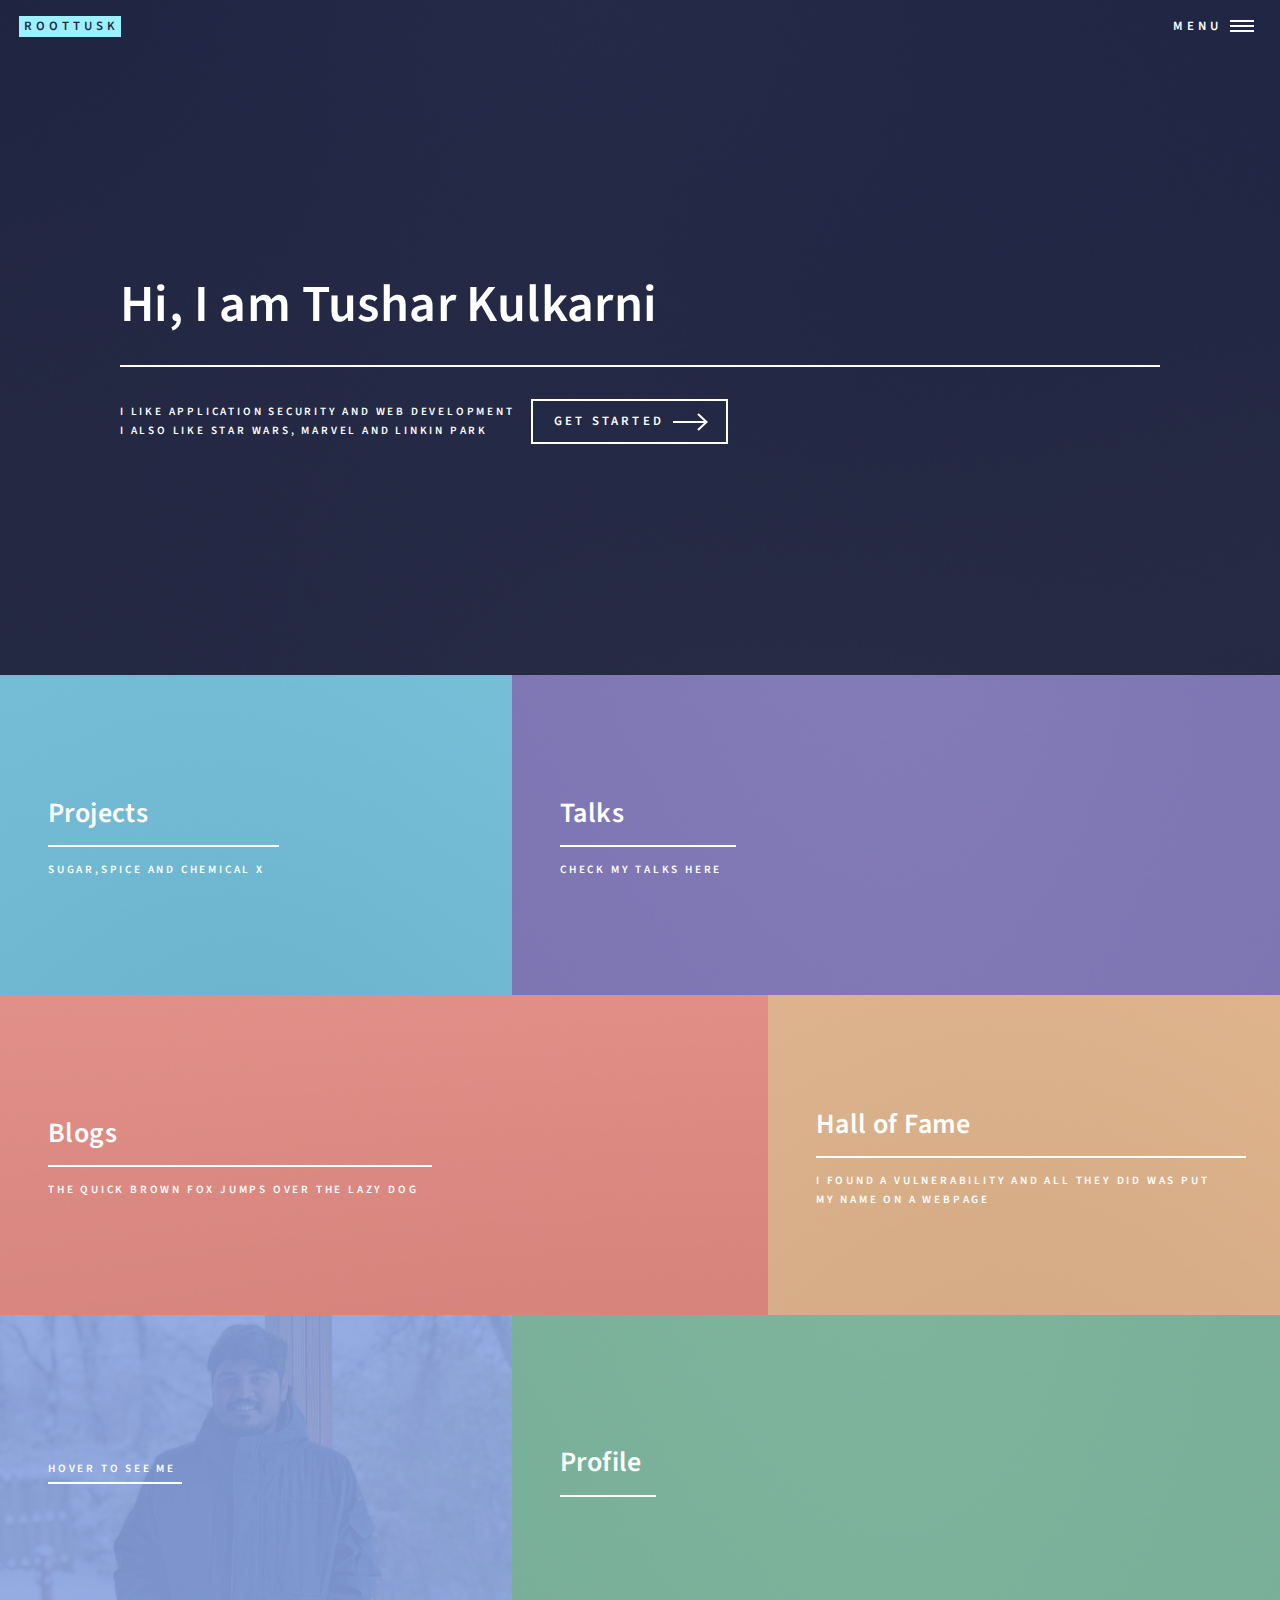
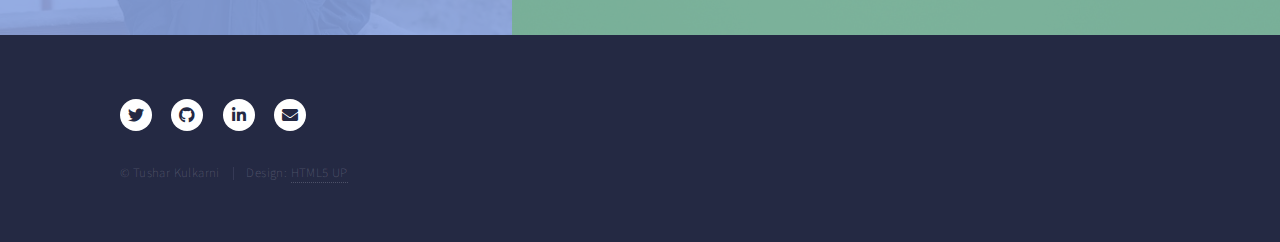
==== commit a7a981ca: "Added Talks and Fixed Blog post page" ====
--- a/index.html
+++ b/index.html
@@ -80,11 +80,29 @@
 								</article>
 								<article>
 									<span class="image">
+										<img src="images/pic01.jpg" alt="" />
+									</span>
+									<header class="major">
+										<h3><a href="halloffame.html" class="link">Hall of Fame</a></h3>
+										<p>I found a vulnerability and all they did was put my name on a webpage</p>
+									</header>
+								</article>
+								<article>
+									<span class="image">
 										<img src="images/pic04.png" alt="" />
 									</span>
 									<header class="major">
 										<p>Hover to see me</p>
 										
+									</header>
+								</article>
+								<article>
+									<span class="image">
+										<img src="images/pic02.jpg" alt="" />
+									</span>
+									<header class="major">
+										<h3><a href="profile.html" class="link">Profile</a></h3>
+										<p></p>
 									</header>
 								</article>
 							</section>
